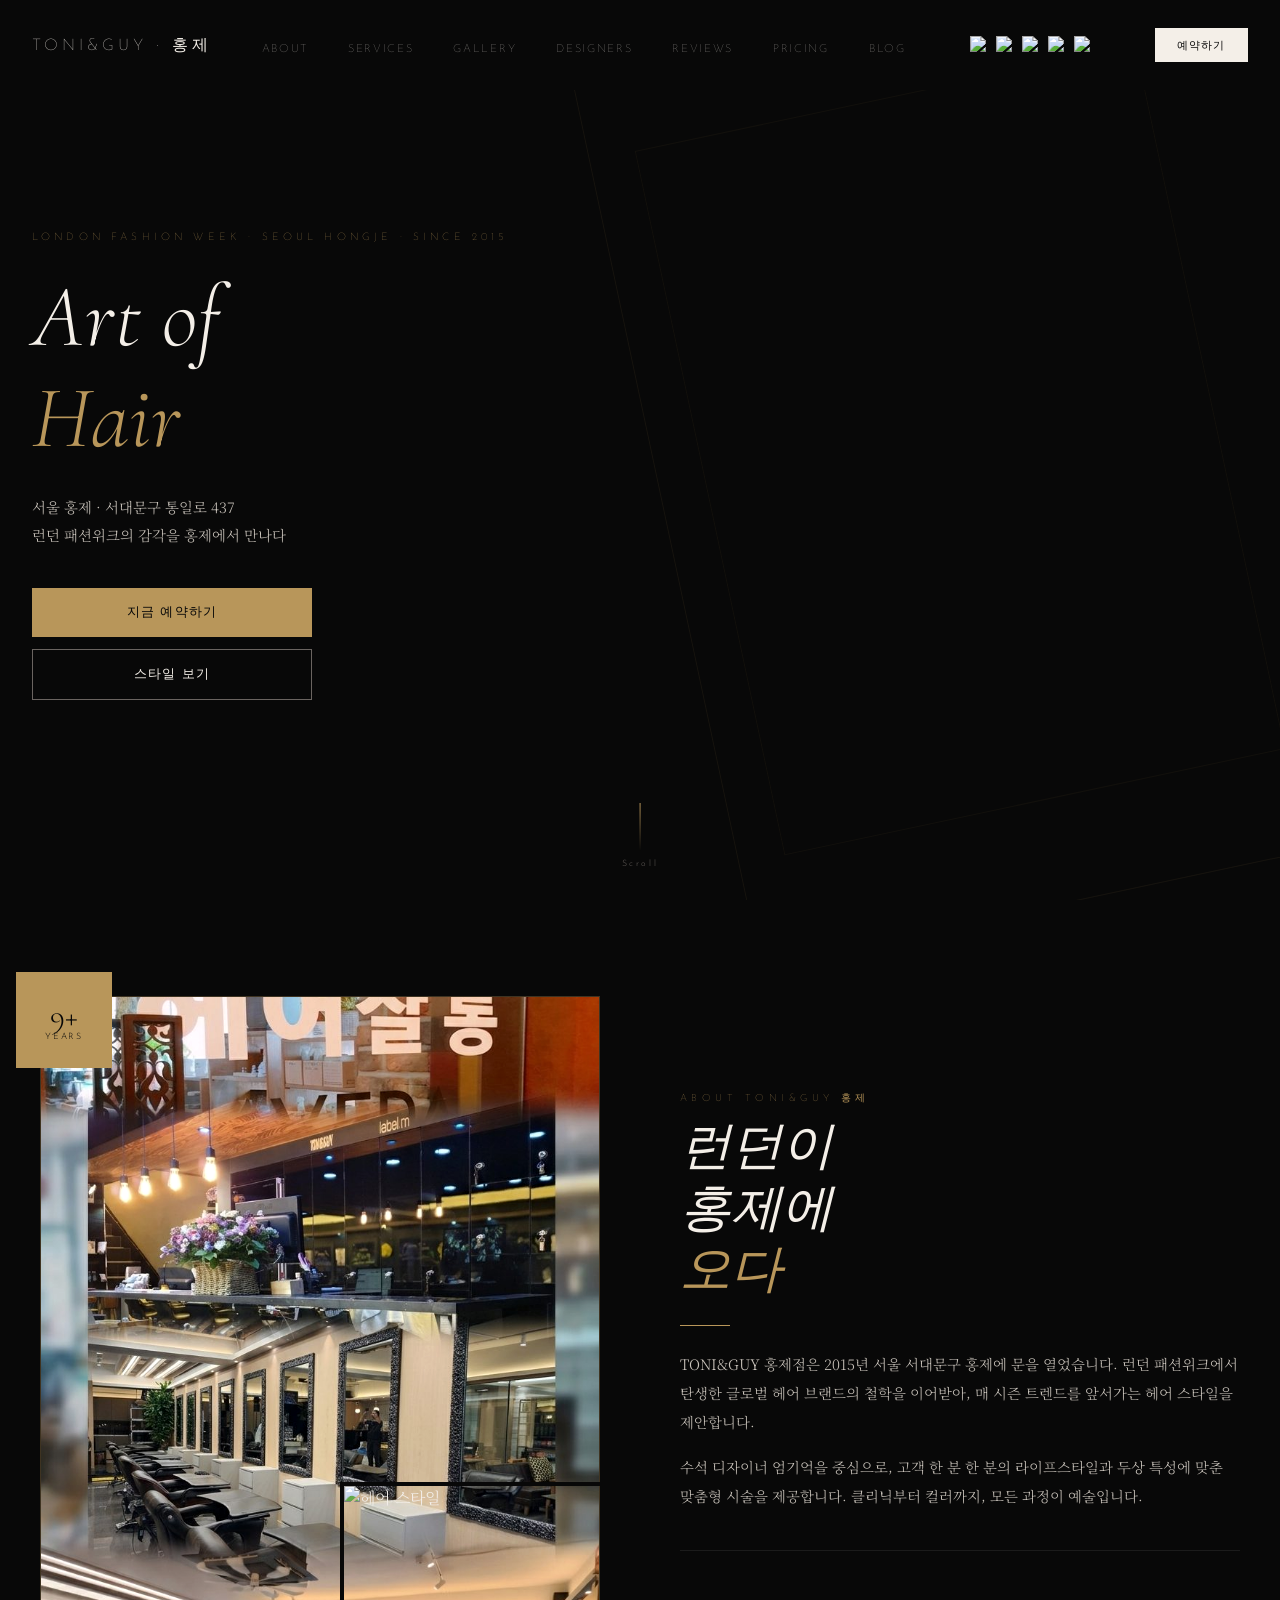
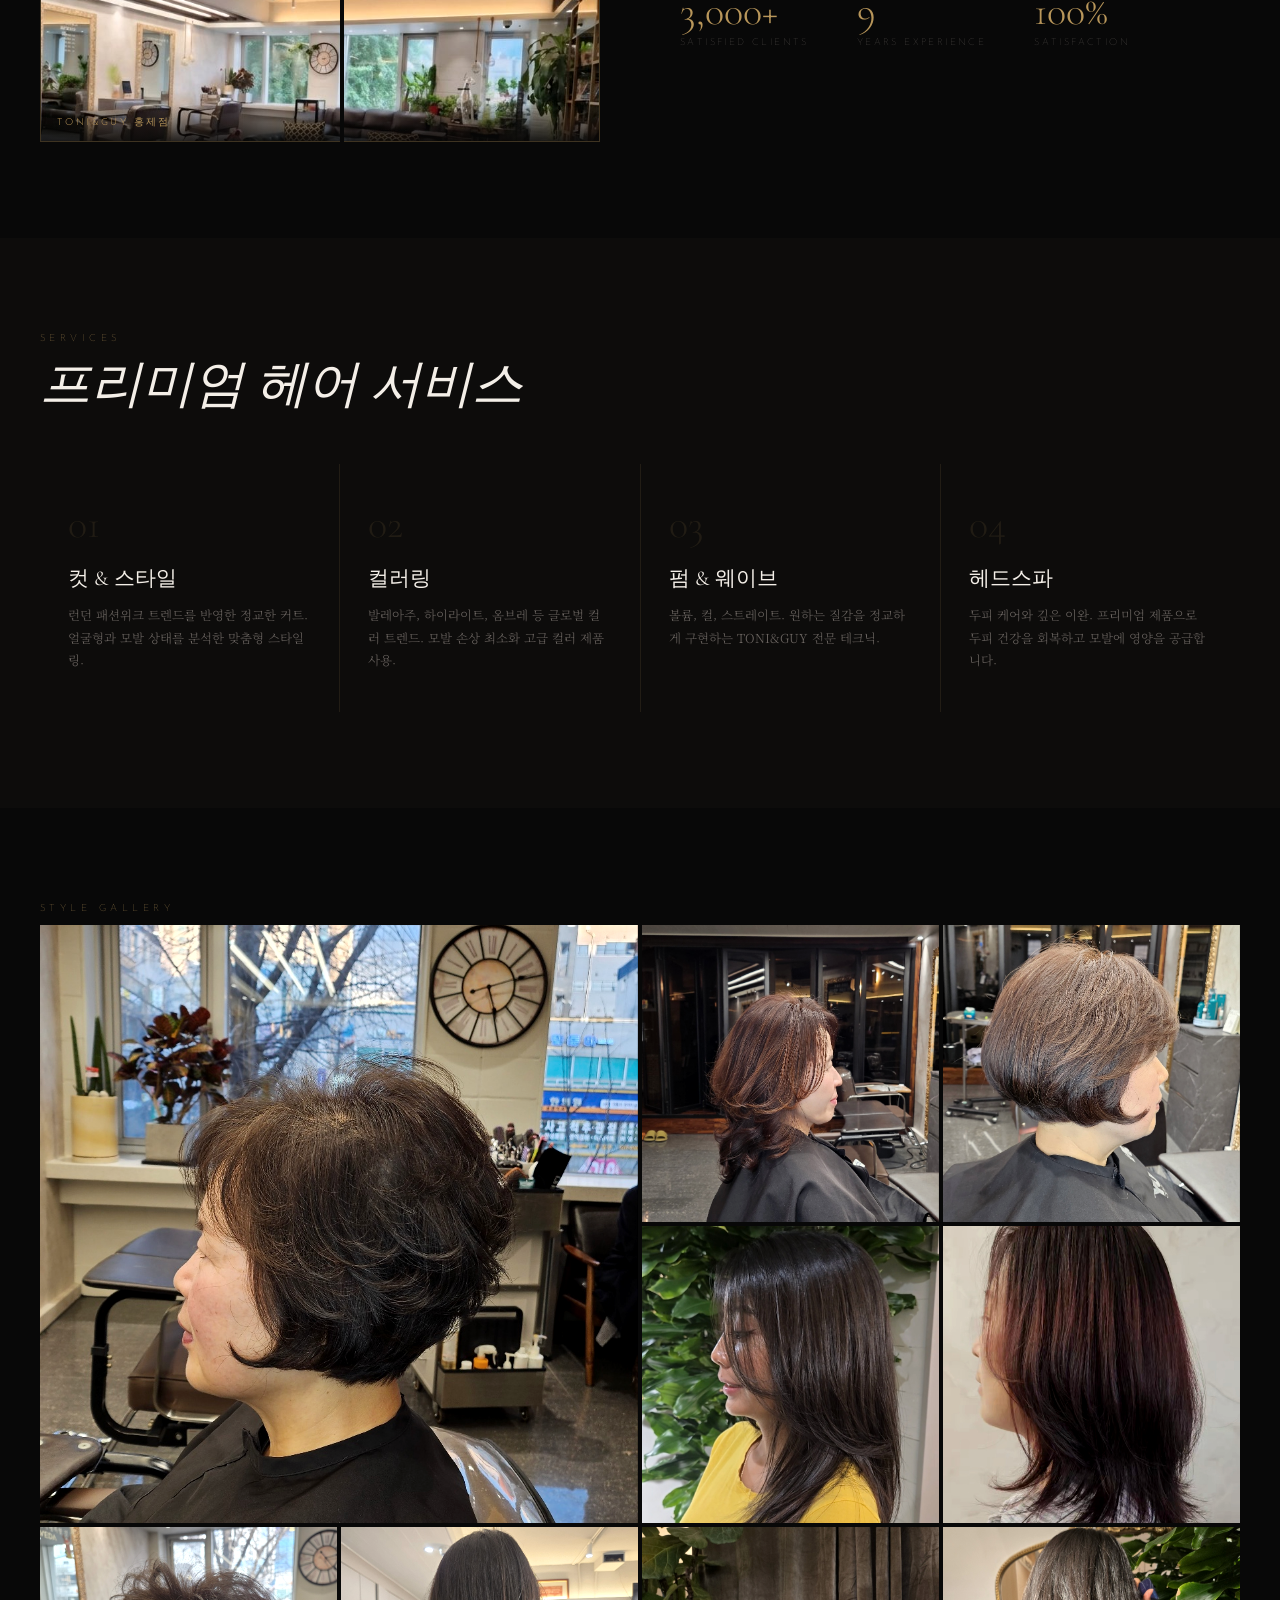
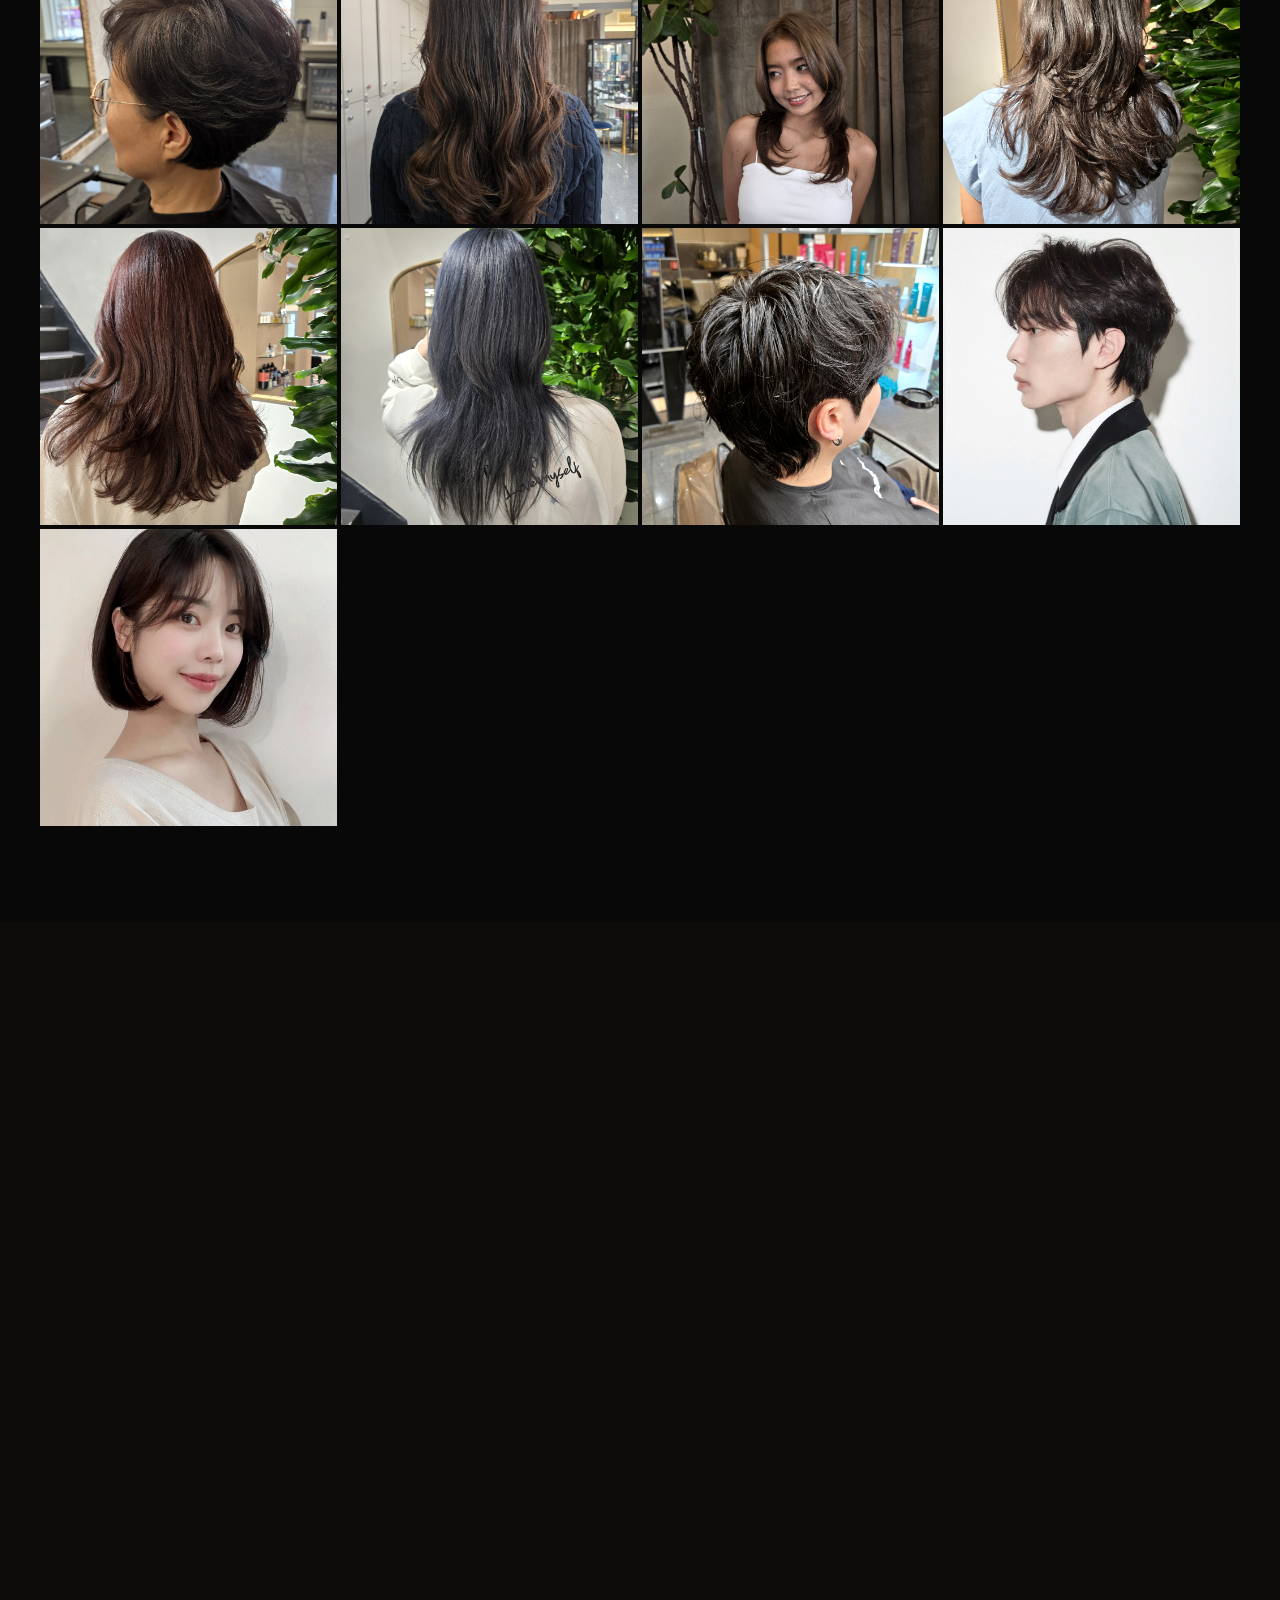
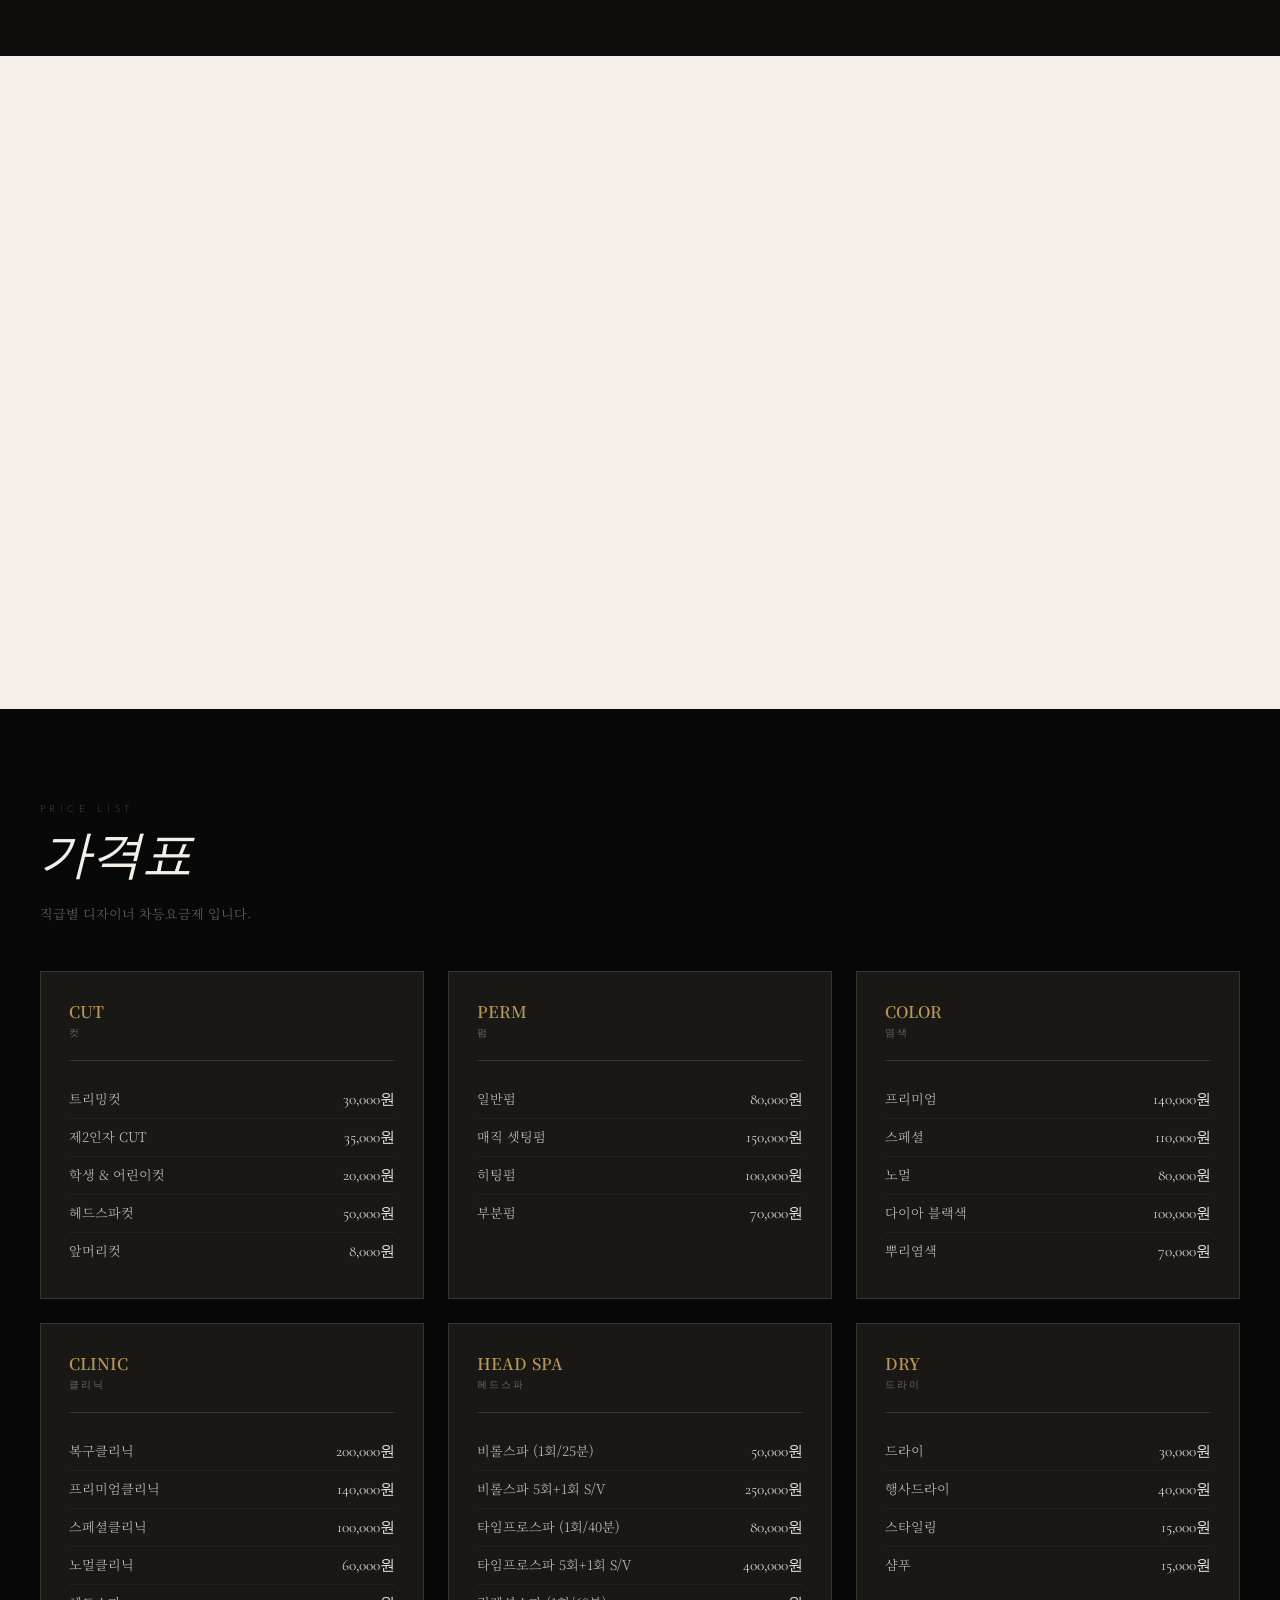
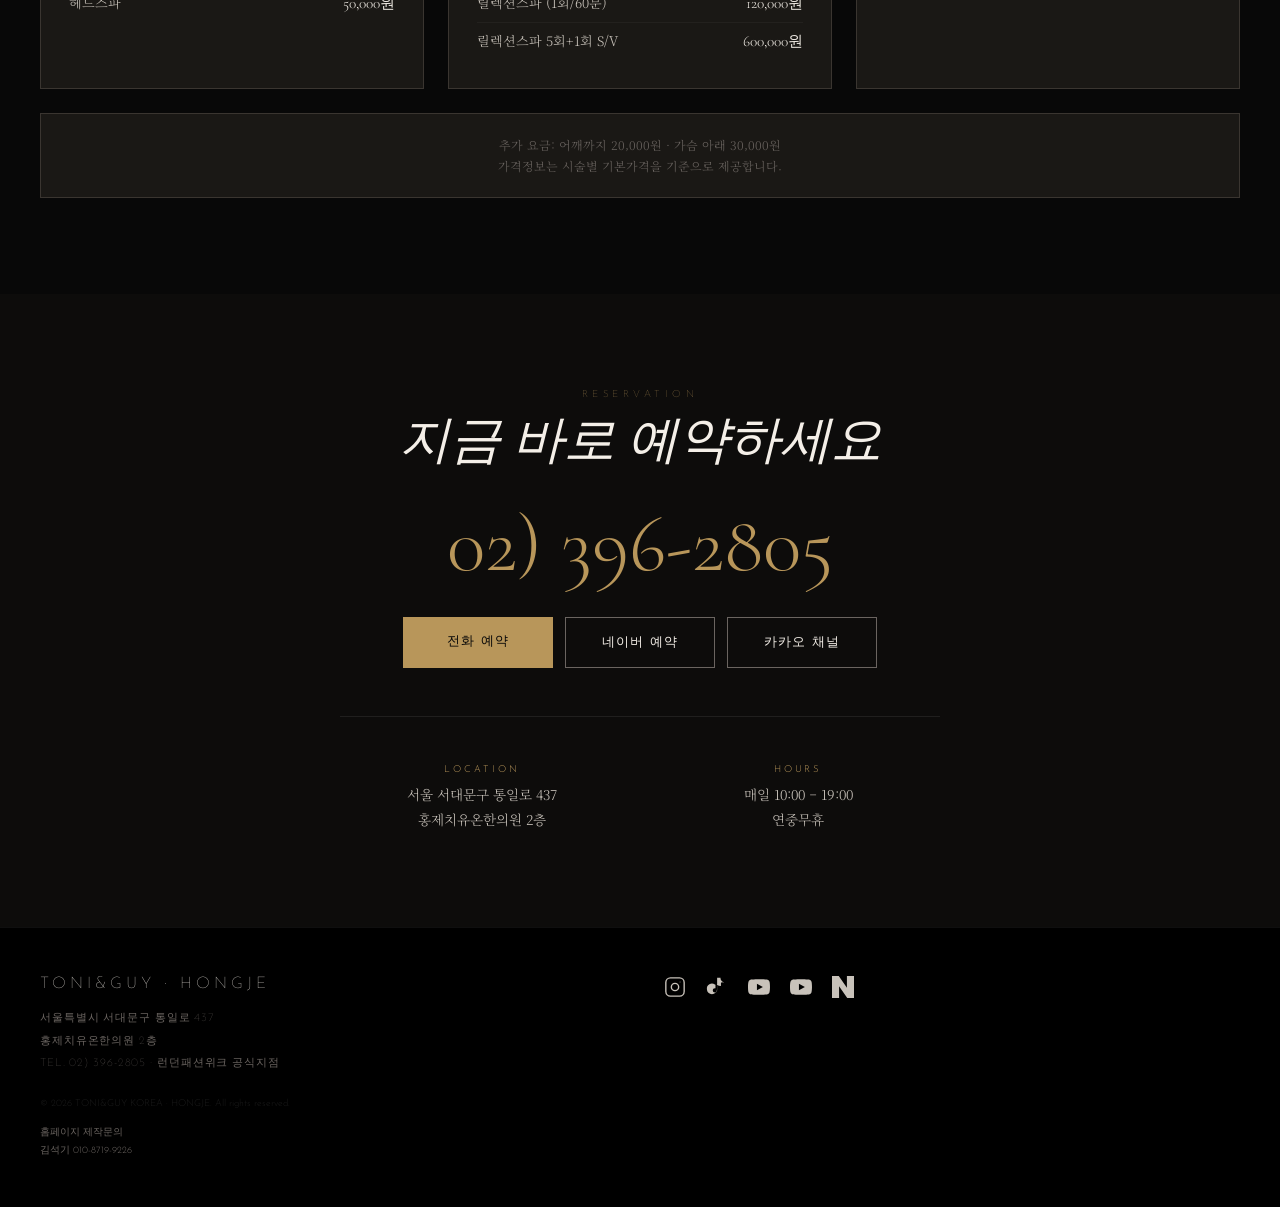
==== index.html @ 8ac2a091 "Add social media links to navigation" ====
<!DOCTYPE html>
<html lang="ko" style="overflow-x:hidden;">
<head>
  <meta charset="UTF-8" />
  <meta name="viewport" content="width=device-width, initial-scale=1.0, maximum-scale=1" />
  <title>TONI&GUY 홍제점 | London Fashion Week Hair</title>
  <meta name="description" content="TONI&GUY 홍제점 - 런던 패션위크의 감각을 서울 홍제에서. 프리미엄 헤어 살롱, 컷, 컬러, 펌, 헤드스파 전문. 예약 02-396-2805">
  <meta name="keywords" content="토니앤가이, 홍제미용실, 홍제헤어, 서대문구미용실, 헤드스파, 펌, 염색">
  <meta property="og:title" content="TONI&GUY 홍제점 | London Fashion Week Hair">
  <meta property="og:description" content="런던 패션위크의 감각을 서울 홍제에서 만나다. 프리미엄 헤어 살롱">
  <meta property="og:type" content="website">
  <link rel="preconnect" href="https://fonts.googleapis.com" />
  <link rel="preconnect" href="https://fonts.gstatic.com" crossorigin />
  <link href="https://fonts.googleapis.com/css2?family=Cormorant+Garamond:ital,wght@0,300;0,400;0,600;1,300;1,400&family=Noto+Serif+KR:wght@300;400;600&family=Josefin+Sans:wght@100;200;300;400&display=swap" rel="stylesheet" />
  <style>
    :root{--black:#080808;--black2:#0d0c0b;--white:#f4efe8;--gold:#b8965a;--gold-l:#d4b07a;--grey:#6a6460;--grey-l:#c8c2ba;--bdr:rgba(255,255,255,0.08);}
    *,*::before,*::after{box-sizing:border-box;margin:0;padding:0;}
    html{scroll-behavior:smooth;}
    body{background:var(--black);color:var(--white);font-family:'Noto Serif KR',serif;font-weight:300;overflow-x:hidden;}

    /* NAV */
    nav{position:fixed;top:0;left:0;right:0;z-index:100;display:flex;justify-content:space-between;align-items:center;padding:1.75rem 2rem;background:var(--black);transition:padding .3s,background .3s;}
    nav.sc{padding:1rem 2rem;background:rgba(8,8,8,.92);backdrop-filter:blur(8px);}
    .nlogo{font-family:'Josefin Sans',sans-serif;font-weight:100;font-size:1rem;letter-spacing:.25em;color:var(--white);text-decoration:none;}
    .nlinks{display:flex;gap:2.5rem;list-style:none;}
    .nlinks a{font-family:'Josefin Sans',sans-serif;font-weight:100;font-size:.7rem;letter-spacing:.15em;text-transform:uppercase;color:var(--white);opacity:.7;text-decoration:none;transition:opacity .3s;}
    .nlinks a:hover{opacity:1;}
    .ncta{font-family:'Josefin Sans',sans-serif;font-weight:100;font-size:.7rem;letter-spacing:.1em;text-transform:uppercase;color:var(--black);background:var(--white);padding:.6rem 1.4rem;text-decoration:none;transition:background .3s;}
    .ncta:hover{background:var(--gold-l);}
    .nham{display:none;background:none;border:none;cursor:pointer;padding:4px;flex-direction:column;gap:5px;}
    .nham span{display:block;width:22px;height:1px;background:var(--white);}
    .mmenu{display:none;position:fixed;inset:0;top:60px;background:var(--black);z-index:90;flex-direction:column;align-items:center;justify-content:center;gap:2rem;}
    .mmenu.open{display:flex;}
    .mmenu a{font-family:'Cormorant Garamond',serif;font-style:italic;font-weight:300;font-size:2rem;color:var(--white);text-decoration:none;transition:color .3s;}
    .mmenu a:hover,.mmenu a.gld{color:var(--gold);}

    /* HERO */
    #hero{min-height:100vh;display:flex;align-items:center;background:var(--black);position:relative;overflow:hidden;padding:5rem 2rem 3rem;}
    .hdeco{position:absolute;pointer-events:none;}
    .hdeco1{top:-20%;right:-10%;width:60vw;height:120vh;border:1px solid rgba(184,150,90,.08);transform:rotate(-12deg);}
    .hdeco2{top:10%;right:5%;width:40vw;height:80vh;border:1px solid rgba(184,150,90,.05);transform:rotate(-12deg);}
    .hinner{position:relative;z-index:1;max-width:560px;}
    .htag{font-family:'Josefin Sans',sans-serif;font-weight:100;font-size:.65rem;letter-spacing:.4em;text-transform:uppercase;color:var(--gold);margin-bottom:1.5rem;opacity:0;animation:fup 1s .3s forwards;}
    .htitle{font-family:'Cormorant Garamond',serif;font-weight:300;font-style:italic;font-size:clamp(3.5rem,8vw,5.5rem);line-height:1.15;color:var(--white);margin-bottom:1.5rem;opacity:0;animation:fup 1s .5s forwards;}
    .htitle .gld{color:var(--gold);}
    .hsub{font-size:.9rem;color:var(--grey-l);line-height:1.9;margin-bottom:2.5rem;opacity:0;animation:fup 1s .7s forwards;}
    .hbtns{display:flex;flex-direction:column;gap:.75rem;max-width:280px;opacity:0;animation:fup 1s .9s forwards;}
    .bpri{display:block;text-align:center;padding:1rem 2rem;background:var(--gold);color:var(--black);font-family:'Josefin Sans',sans-serif;font-weight:100;font-size:.8rem;letter-spacing:.1em;text-transform:uppercase;text-decoration:none;transition:background .3s;}
    .bpri:hover{background:var(--gold-l);}
    .bsec{display:block;text-align:center;padding:1rem 2rem;border:1px solid var(--grey);color:var(--white);font-family:'Josefin Sans',sans-serif;font-weight:100;font-size:.8rem;letter-spacing:.1em;text-transform:uppercase;text-decoration:none;transition:border-color .3s;}
    .bsec:hover{border-color:var(--gold-l);}
    .hscroll{position:absolute;bottom:2rem;left:50%;transform:translateX(-50%);display:flex;flex-direction:column;align-items:center;gap:.5rem;opacity:0;animation:fin 1s 1.5s forwards;}
    .hscroll span{font-family:'Josefin Sans',sans-serif;font-size:.55rem;letter-spacing:.3em;color:var(--grey);}
    .sbar{width:1px;height:48px;background:linear-gradient(to bottom,var(--gold),transparent);animation:pls 2s ease-in-out infinite;}
    @keyframes fup{from{opacity:0;transform:translateY(28px)}to{opacity:1;transform:translateY(0)}}
    @keyframes fin{from{opacity:0}to{opacity:1}}
    @keyframes pls{0%,100%{opacity:.3}50%{opacity:1}}

    /* SECTIONS */
    section{padding:6rem 2rem;}
    .cnt{max-width:1200px;margin:0 auto;}
    .stag{font-family:'Josefin Sans',sans-serif;font-weight:100;font-size:.62rem;letter-spacing:.45em;text-transform:uppercase;color:var(--gold);margin-bottom:.75rem;}
    .stitle{font-family:'Cormorant Garamond',serif;font-weight:300;font-style:italic;font-size:clamp(2.2rem,5vw,3.2rem);line-height:1.2;color:var(--white);margin-bottom:1.5rem;}
    .dvdr{width:50px;height:1px;background:var(--gold);margin:1.5rem 0;}
    .r{opacity:0;transform:translateY(32px);transition:opacity .9s ease,transform .9s ease;}
    .r.vis{opacity:1;transform:translateY(0);}
    .d1{transition-delay:.1s}.d2{transition-delay:.2s}.d3{transition-delay:.3s}.d4{transition-delay:.4s}

    /* ABOUT */
    #about{background:var(--black);}
    .agrid{display:grid;grid-template-columns:1fr 1fr;gap:5rem;align-items:center;}
    .awrap{position:relative;}
    .awrap-frame{position:relative;border:1px solid rgba(184,150,90,.3);overflow:hidden;}
    .awrap-frame::before{content:'TONI\00026GUY 홍제점';position:absolute;bottom:0;left:0;right:0;padding:.75rem 1rem;background:linear-gradient(to top,rgba(8,8,8,.85),transparent);font-family:'Josefin Sans',sans-serif;font-size:.6rem;letter-spacing:.25em;color:var(--gold);z-index:2;text-transform:uppercase;}
    .abadge{position:absolute;top:-1.5rem;left:-1.5rem;z-index:2;width:6rem;height:6rem;background:var(--gold);display:flex;flex-direction:column;align-items:center;justify-content:center;}
    .abnum{font-family:'Cormorant Garamond',serif;font-size:2rem;font-weight:300;color:var(--black);line-height:1;}
    .absub{font-family:'Josefin Sans',sans-serif;font-size:.55rem;letter-spacing:.2em;color:var(--black);}
    .amain{width:100%;aspect-ratio:3/4;object-fit:cover;display:block;filter:grayscale(10%) contrast(1.08);}
    .aacc{position:absolute;bottom:-3rem;right:-3rem;width:55%;aspect-ratio:1;border:4px solid var(--black);overflow:hidden;}
    .aacc img{width:100%;height:100%;object-fit:cover;display:block;filter:grayscale(20%);}
    .atext p{color:var(--grey-l);line-height:2;font-size:.9rem;margin-bottom:1rem;}
    .astats{display:flex;gap:3rem;margin-top:2.5rem;padding-top:2.5rem;border-top:1px solid var(--bdr);}
    .stn{font-family:'Cormorant Garamond',serif;font-size:2.5rem;font-weight:300;color:var(--gold);line-height:1;}
    .stl{font-family:'Josefin Sans',sans-serif;font-weight:100;font-size:.6rem;letter-spacing:.25em;color:var(--grey);margin-top:.4rem;text-transform:uppercase;}

    /* SERVICES */
    #services{background:var(--black2);}
    .sgrid{display:grid;grid-template-columns:repeat(4,1fr);gap:1px;background:rgba(184,150,90,.12);margin-top:3rem;}
    .scard{background:var(--black2);padding:2.5rem 1.75rem;position:relative;transition:background .4s;}
    .scard::after{content:'';position:absolute;bottom:0;left:0;width:100%;height:2px;background:var(--gold);transform:scaleX(0);transform-origin:left;transition:transform .4s;}
    .scard:hover{background:#121008;}
    .scard:hover::after{transform:scaleX(1);}
    .snum{font-family:'Cormorant Garamond',serif;font-size:2.5rem;font-weight:300;color:rgba(184,150,90,.12);line-height:1;margin-bottom:1.25rem;transition:color .4s;}
    .scard:hover .snum{color:rgba(184,150,90,.25);}
    .sname{font-family:'Cormorant Garamond',serif;font-size:1.3rem;font-weight:400;color:var(--white);margin-bottom:.75rem;}
    .sdesc{font-size:.78rem;color:var(--grey);line-height:1.8;}

    /* GALLERY */
    #gallery{background:var(--black);}
    .ggrid{display:grid;grid-template-columns:repeat(4,1fr);gap:4px;}
    .gi{position:relative;overflow:hidden;cursor:pointer;aspect-ratio:1;}
    .gi:nth-child(1){grid-column:1/3;grid-row:1/3;}
    .gi img{width:100%;height:100%;object-fit:cover;display:block;filter:grayscale(20%) contrast(1.1);transition:transform .5s;}
    .gi:hover img{transform:scale(1.06);}
    .gov{position:absolute;inset:0;background:linear-gradient(to top,rgba(8,8,8,.75) 0%,transparent 60%);opacity:0;transition:opacity .4s;display:flex;flex-direction:column;justify-content:flex-end;padding:1rem;}
    .gi:hover .gov{opacity:1;}
    .glbl{font-family:'Josefin Sans',sans-serif;font-size:.6rem;letter-spacing:.2em;color:var(--gold);}

    /* DESIGNERS */
    #designers{background:var(--black2);}
    .dgrid{display:grid;grid-template-columns:repeat(4,1fr);gap:2rem;margin-top:3rem;}
    .dphoto{position:relative;aspect-ratio:1;overflow:hidden;margin-bottom:1rem;}
    .dphoto img{width:100%;height:100%;object-fit:cover;display:block;filter:grayscale(20%) contrast(1.1);transition:transform .4s;}
    .dcard:hover .dphoto img{transform:scale(1.05);}
    .dhov{position:absolute;inset:0;background:rgba(8,8,8,.5);display:flex;align-items:center;justify-content:center;opacity:0;transition:opacity .4s;}
    .dcard:hover .dhov{opacity:1;}
    .dhov a{font-family:'Josefin Sans',sans-serif;font-weight:100;font-size:.65rem;letter-spacing:.25em;text-transform:uppercase;color:var(--gold);text-decoration:none;transition:color .3s;}
    .dhov a:hover{color:var(--gold-l);}
    .dname{font-family:'Cormorant Garamond',serif;font-size:1.15rem;font-weight:300;color:var(--white);margin-bottom:.2rem;}
    .drole{font-family:'Josefin Sans',sans-serif;font-weight:100;font-size:.6rem;letter-spacing:.2em;color:var(--gold);margin-bottom:.5rem;}
    .dmeta{font-size:.75rem;color:var(--grey-l);line-height:1.7;margin-bottom:.5rem;}
    .dmeta span{color:var(--grey);}
    .ddesc{font-size:.75rem;color:var(--grey-l);line-height:1.7;margin-bottom:.7rem;}
    .drept{font-family:'Josefin Sans',sans-serif;font-size:.6rem;letter-spacing:.15em;color:var(--gold);margin-bottom:.35rem;}
    .dreps{font-size:.72rem;color:var(--grey-l);line-height:1.7;margin-bottom:.7rem;}
    .dtags{display:flex;flex-wrap:wrap;gap:.35rem;margin-bottom:.8rem;}
    .dtag{font-size:.65rem;padding:.25rem .6rem;background:#2a2520;color:var(--grey-l);}
    .dbtn{display:block;width:100%;text-align:center;padding:.6rem;background:var(--gold);color:var(--black);font-family:'Josefin Sans',sans-serif;font-weight:100;font-size:.7rem;letter-spacing:.1em;text-transform:uppercase;text-decoration:none;transition:background .3s;}
    .dbtn:hover{background:var(--gold-l);}

    /* STYLIST PROFILE */
    .sprofile{margin-top:1rem;border-top:1px solid rgba(184,150,90,.15);padding-top:.85rem;}
    .sprofile-toggle{display:flex;align-items:center;justify-content:space-between;width:100%;background:none;border:none;cursor:pointer;padding:0;font-family:'Josefin Sans',sans-serif;font-size:.58rem;letter-spacing:.2em;text-transform:uppercase;color:var(--gold);opacity:.8;transition:opacity .3s;}
    .sprofile-toggle:hover{opacity:1;}
    .sprofile-toggle svg{transition:transform .35s;flex-shrink:0;}
    .sprofile-toggle.open svg{transform:rotate(180deg);}
    .sprofile-body{max-height:0;overflow:hidden;transition:max-height .4s ease;}
    .sprofile-body.open{max-height:600px;}
    .sprofile-intro{font-size:.73rem;color:var(--grey-l);line-height:1.8;margin:0.75rem 0 0.6rem;}
    .sprofile-items{list-style:none;padding:0;margin:0;}
    .sprofile-items li{font-size:.68rem;color:var(--grey);line-height:1.85;padding:.05rem 0 .05rem .75rem;position:relative;}
    .sprofile-items li::before{content:'—';position:absolute;left:0;color:var(--gold);opacity:.45;font-size:.58rem;top:.1rem;}

    /* REVIEWS */
    #reviews{background:var(--white);}
    #reviews .stag{color:var(--grey);}
    #reviews .stitle{color:var(--black);}
    #reviews .dvdr{background:var(--gold);}
    .rslider{position:relative;overflow:hidden;}
    .rtrack{display:flex;transition:transform .5s ease;}
    .rcard{min-width:100%;padding:3rem;background:var(--black);flex-shrink:0;}
    .rstars{color:var(--gold);font-size:1.1rem;letter-spacing:.15em;margin-bottom:1.5rem;}
    .rtext{font-size:1rem;color:var(--grey-l);line-height:1.9;font-style:italic;margin-bottom:1.5rem;font-family:'Cormorant Garamond',serif;}
    .rauth{font-family:'Josefin Sans',sans-serif;font-size:.7rem;letter-spacing:.2em;color:var(--gold);}
    .rsvc{font-family:'Josefin Sans',sans-serif;font-size:.6rem;letter-spacing:.15em;color:var(--grey);margin-top:.25rem;}
    .rctrls{display:flex;justify-content:center;gap:1rem;margin-top:2rem;}
    .rbtn{width:40px;height:40px;border:1px solid #aaa;background:none;color:var(--black);display:flex;align-items:center;justify-content:center;cursor:pointer;font-size:1rem;transition:all .3s;}
    .rbtn:hover{border-color:var(--gold);color:var(--gold);}
    .rdots{display:flex;gap:.5rem;justify-content:center;margin-top:1.25rem;}
    .rdot{width:6px;height:6px;border-radius:50%;background:var(--grey);cursor:pointer;transition:background .3s;}
    .rdot.on{background:var(--gold);}

    /* PRICING */
    #pricing{background:var(--black);}
    .pgrid{display:grid;grid-template-columns:repeat(3,1fr);gap:1.5rem;margin-top:3rem;}
    .pcard{background:#1a1815;border:1px solid #3a3530;padding:1.75rem;}
    .ptitle{font-size:1rem;font-weight:600;color:var(--gold);margin-bottom:.25rem;}
    .psub{font-family:'Josefin Sans',sans-serif;font-size:.6rem;letter-spacing:.2em;color:var(--grey);margin-bottom:1.25rem;padding-bottom:1.25rem;border-bottom:1px solid #3a3530;}
    .prow{display:flex;justify-content:space-between;align-items:baseline;padding:.5rem 0;border-bottom:1px solid rgba(255,255,255,.04);}
    .prow:last-of-type{border-bottom:none;}
    .prn{font-size:.82rem;color:var(--grey-l);}
    .prv{font-family:'Cormorant Garamond',serif;font-size:.95rem;color:var(--white);white-space:nowrap;margin-left:.75rem;}
    .pfooter{margin-top:1.5rem;padding:1.25rem;background:#1a1815;border:1px solid #3a3530;text-align:center;font-size:.75rem;color:var(--grey);line-height:1.8;}

    /* RESERVE */
    #reserve{background:var(--black2);text-align:center;}
    .rphone{display:block;font-family:'Cormorant Garamond',serif;font-weight:300;font-size:clamp(2.8rem,7vw,5rem);color:var(--gold);text-decoration:none;margin:1.5rem 0;transition:color .3s;}
    .rphone:hover{color:var(--gold-l);}
    .rbtns{display:flex;gap:.75rem;justify-content:center;flex-wrap:wrap;margin-bottom:3rem;}
    .rinfo{display:grid;grid-template-columns:1fr 1fr;gap:2rem;max-width:600px;margin:0 auto;padding-top:3rem;border-top:1px solid var(--bdr);}
    .rilbl{font-family:'Josefin Sans',sans-serif;font-size:.6rem;letter-spacing:.3em;color:var(--gold);margin-bottom:.5rem;text-transform:uppercase;}
    .rival{font-size:.85rem;color:var(--grey-l);line-height:1.8;}

    /* FOOTER */
    footer{background:#000;border-top:1px solid rgba(255,255,255,.06);padding:3rem 2rem;}
    .finner{max-width:1200px;margin:0 auto;display:grid;grid-template-columns:1fr 1fr;gap:3rem;}
    .flogo{font-family:'Josefin Sans',sans-serif;font-weight:100;font-size:1rem;letter-spacing:.25em;color:var(--white);display:block;margin-bottom:1rem;text-decoration:none;}
    .faddr{font-family:'Josefin Sans',sans-serif;font-weight:100;font-size:.7rem;letter-spacing:.08em;color:var(--grey);line-height:2;}
    .fcopy{font-family:'Josefin Sans',sans-serif;font-size:.6rem;color:rgba(255,255,255,.1);margin-top:1.5rem;}
    .fcred{font-family:'Josefin Sans',sans-serif;font-size:.6rem;color:var(--grey);margin-top:1rem;line-height:1.8;}
    .fsns{display:flex;gap:1.25rem;align-items:center;}
    .fsns a{color:var(--grey-l);transition:color .3s;text-decoration:none;}
    .fsns a:hover{color:var(--gold);}

    /* STYLIST PROFILE */
    .sprofile{margin-top:1.25rem;padding-top:1.25rem;border-top:1px solid rgba(184,150,90,.2);}
    .sprofile-toggle{display:flex;align-items:center;gap:.5rem;background:none;border:none;cursor:pointer;padding:0;font-family:'Josefin Sans',sans-serif;font-size:.6rem;letter-spacing:.2em;text-transform:uppercase;color:var(--gold);opacity:.75;transition:opacity .3s;}
    .sprofile-toggle:hover{opacity:1;}
    .sprofile-toggle svg{transition:transform .3s;}
    .sprofile-toggle.open svg{transform:rotate(180deg);}
    .sprofile-body{display:none;margin-top:1rem;}
    .sprofile-body.open{display:block;}
    .sprofile-items{list-style:none;padding:0;margin:0;}
    .sprofile-items li{font-size:.72rem;color:var(--grey-l);line-height:1.85;padding:.1rem 0;padding-left:.8rem;position:relative;}
    .sprofile-items li::before{content:'—';position:absolute;left:0;color:var(--gold);opacity:.5;font-size:.6rem;}
    @media(max-width:900px){
      nav{padding:1.2rem 1.5rem;}
      .nlinks,.ncta{display:none;}
      .nham{display:flex;}
      section{padding:4rem 1.25rem;}
      .agrid{display:flex;flex-direction:column;gap:2rem;overflow:hidden;max-width:100%;}
      .agrid > *{width:100%;max-width:100%;overflow:hidden;}
      .awrap{overflow:hidden;}
      .awrap-frame{height:240px;width:100%;max-width:100%;}
      .awrap-frame .amain{width:100% !important;height:240px !important;aspect-ratio:unset !important;object-fit:cover;object-position:center 30%;}
      .aacc{display:none;}
      .abadge{top:-.75rem;left:-.75rem;}
      .sgrid{grid-template-columns:1fr 1fr;}
      .ggrid{grid-template-columns:1fr 1fr;}
      .gi:nth-child(1){grid-column:auto;grid-row:auto;}
      .dgrid{grid-template-columns:1fr 1fr;}
      .pgrid{grid-template-columns:1fr 1fr;}
      .rinfo{grid-template-columns:1fr;}
      .finner{grid-template-columns:1fr;gap:2rem;}
    }
    @media(max-width:540px){
      .sgrid,.dgrid,.pgrid{grid-template-columns:1fr;}
    }
  </style>
</head>
<body>

<!-- NAV -->
<nav id="nb">
  <a href="#hero" class="nlogo">TONI&GUY · 홍제</a>
  <ul class="nlinks">
    <li><a href="#about">About</a></li>
    <li><a href="#services">Services</a></li>
    <li><a href="#gallery">Gallery</a></li>
    <li><a href="#designers">Designers</a></li>
    <li><a href="#reviews">Reviews</a></li>
    <li><a href="#pricing">Pricing</a></li>
    <li><a href="https://m.blog.naver.com/p750616" target="_blank" rel="noopener">Blog</a></li>
  </ul>
  <div class="nav-sns-top" style="display: flex; gap: 10px; align-items: center; margin: 0 15px; z-index: 1001;">
  <a href="https://www.instagram.com/toniguy_hongje" target="_blank"><img src="https://img.icons8.com/ios-filled/20/c9a96e/instagram-new.png" style="width:18px;"></a>
  <a href="https://www.tiktok.com/@toni_guy777" target="_blank"><img src="https://img.icons8.com/ios-filled/20/c9a96e/tiktok.png" style="width:18px;"></a>
  <a href="https://youtube.com/@tonihongje2580" target="_blank"><img src="https://img.icons8.com/ios-filled/20/c9a96e/youtube-play.png" style="width:18px;"></a>
  <a href="https://m.blog.naver.com/p750616" target="_blank"><img src="https://img.icons8.com/ios-filled/20/c9a96e/naver.png" style="width:18px;"></a>
  <a href="http://pf.kakao.com/_ZHCXj" target="_blank"><img src="https://img.icons8.com/ios-filled/20/c9a96e/kakao-talk.png" style="width:18px;"></a>
</div>

  <a href="tel:02-396-2805" class="ncta">예약하기</a>
  <button class="nham" id="ham"><span></span><span></span><span></span></button>
</nav>

<div class="mmenu" id="mm">
  <a href="#about" onclick="cm()">About</a>
  <a href="#services" onclick="cm()">Services</a>
  <a href="#gallery" onclick="cm()">Gallery</a>
  <a href="#designers" onclick="cm()">Designers</a>
  <a href="#reviews" onclick="cm()">Reviews</a>
  <a href="#pricing" onclick="cm()">Pricing</a>
  <a href="https://m.blog.naver.com/p750616" target="_blank" rel="noopener" onclick="cm()">Blog</a>
  <a href="tel:02-396-2805" class="gld" onclick="cm()">예약하기</a>
</div>

<!-- HERO -->
<section id="hero">
  <div class="hdeco hdeco1"></div>
  <div class="hdeco hdeco2"></div>
  <div class="hinner">
    <p class="htag">London Fashion Week · Seoul Hongje · Since 2015</p>
    <h1 class="htitle">Art of<br><span class="gld">Hair</span></h1>
    <p class="hsub">서울 홍제 · 서대문구 통일로 437<br>런던 패션위크의 감각을 홍제에서 만나다</p>
    <div class="hbtns">
      <a href="https://naver.me/GI651JOX" target="_blank" rel="noopener" class="bpri">지금 예약하기</a>
      <a href="#gallery" class="bsec">스타일 보기</a>
    </div>
  </div>
  <div class="hscroll"><div class="sbar"></div><span>Scroll</span></div>
</section>

<!-- ABOUT -->
<section id="about">
  <div class="cnt">
    <div class="agrid">
      <div class="r">
        <div class="awrap">
          <div class="abadge"><span class="abnum">9+</span><span class="absub">YEARS</span></div>
          <div class="awrap-frame">
          <img class="amain" src="[data-uri]" alt="TONI&GUY 홍제점 내부" /></div>
          <div class="aacc"><img src="https://d2xsxph8kpxj0f.cloudfront.net/110903155/eXjKMB8VtT6ULVPXcfBvVn/about-image-accent-in9DdJU3Q3dVHaRLR6kNER.webp" alt="헤어 스타일" /></div>
        </div>
      </div>
      <div class="r d2">
        <div class="stag">About TONI&GUY 홍제</div>
        <h2 class="stitle">런던이<br>홍제에<br><span style="color:var(--gold)">오다</span></h2>
        <div class="dvdr"></div>
        <div class="atext">
          <p>TONI&GUY 홍제점은 2015년 서울 서대문구 홍제에 문을 열었습니다. 런던 패션위크에서 탄생한 글로벌 헤어 브랜드의 철학을 이어받아, 매 시즌 트렌드를 앞서가는 헤어 스타일을 제안합니다.</p>
          <p>수석 디자이너 엄기억을 중심으로, 고객 한 분 한 분의 라이프스타일과 두상 특성에 맞춘 맞춤형 시술을 제공합니다. 클리닉부터 컬러까지, 모든 과정이 예술입니다.</p>
        </div>
        <div class="astats">
          <div><div class="stn">3,000+</div><div class="stl">Satisfied Clients</div></div>
          <div><div class="stn">9</div><div class="stl">Years Experience</div></div>
          <div><div class="stn">100%</div><div class="stl">Satisfaction</div></div>
        </div>
      </div>
    </div>
  </div>
</section>

<!-- SERVICES -->
<section id="services">
  <div class="cnt">
    <div class="r"><div class="stag">Services</div><h2 class="stitle">프리미엄 헤어 서비스</h2></div>
    <div class="sgrid">
      <div class="scard r d1"><div class="snum">01</div><div class="sname">컷 & 스타일</div><p class="sdesc">런던 패션위크 트렌드를 반영한 정교한 커트. 얼굴형과 모발 상태를 분석한 맞춤형 스타일링.</p></div>
      <div class="scard r d2"><div class="snum">02</div><div class="sname">컬러링</div><p class="sdesc">발레아주, 하이라이트, 옴브레 등 글로벌 컬러 트렌드. 모발 손상 최소화 고급 컬러 제품 사용.</p></div>
      <div class="scard r d3"><div class="snum">03</div><div class="sname">펌 & 웨이브</div><p class="sdesc">볼륨, 컬, 스트레이트. 원하는 질감을 정교하게 구현하는 TONI&GUY 전문 테크닉.</p></div>
      <div class="scard r d4"><div class="snum">04</div><div class="sname">헤드스파</div><p class="sdesc">두피 케어와 깊은 이완. 프리미엄 제품으로 두피 건강을 회복하고 모발에 영양을 공급합니다.</p></div>
    </div>
  </div>
</section>
<section id="gallery">
    <div class="cnt">
        <div class="r"><div class="stag">Style Gallery</div></div>
        <div class="ggrid r">
            <div class="gi"><img src="8209.jpg"></div>
            <div class="gi"><img src="8210.jpg"></div>
            <div class="gi"><img src="8211.jpg"></div>
            <div class="gi"><img src="8212.jpg"></div>
            <div class="gi"><img src="8213.jpg"></div>
            <div class="gi"><img src="8214.jpg"></div>
            <div class="gi"><img src="8215.jpg"></div>
            <div class="gi"><img src="8216.jpg"></div>
            <div class="gi"><img src="8217.jpg"></div>
            <div class="gi"><img src="8218.jpg"></div>
            <div class="gi"><img src="8219.jpg"></div>
            <div class="gi"><img src="8220.jpg"></div>
            <div class="gi"><img src="8221.jpg"></div>
            <div class="gi"><img src="8222.jpg"></div>
        </div>
    </div>
</section>

<!-- DESIGNERS -->
<section id="designers">
  <div class="cnt">
    <div class="r"><div class="stag">Our Team</div><h2 class="stitle">디자이너</h2></div>
    <div class="dgrid">

      <div class="dcard r d1">
        <div class="dphoto"><img src="https://d2xsxph8kpxj0f.cloudfront.net/110903155/eXjKMB8VtT6ULVPXcfBvVn/Screenshot_20260402_013909_NAVER_70ce2b4b.jpg" alt="엄기억"/><div class="dhov"><a href="https://m.blog.naver.com/p750616" target="_blank" rel="noopener">작품 보기</a></div></div>
        <div class="dname">엄기억</div><div class="drole">Art Director · 대표원장</div>
        <div class="dmeta"><span>경력:</span> 30년 · <span>소요:</span> 1.5~3시간</div>
        <div class="ddesc">TONI&GUY 영국 크리에이티브 컷 디플로마 소유. KBS 2TV 인간극장 5회 출연, 유명 연예인 다수 헤어 담당.</div>
        <div class="drept">대표 시술</div>
        <div class="dreps">• 시니어 볼륨 웨이브 (100,000원)<br>• 우아한 레이어드 스타일 (40,000원)<br>• 프리미엄 클리닉 (80,000원)</div>
        <div class="dtags"><span class="dtag">시니어 볼륨컷</span><span class="dtag">볼륨펌</span><span class="dtag">레이어드컷</span><span class="dtag">헤드스파</span></div>
        <a href="https://booking.naver.com/booking/13/bizes/49697" target="_blank" rel="noopener" class="dbtn">네이버로 예약</a>
        <div class="sprofile">
          <button class="sprofile-toggle" onclick="this.classList.toggle('open');this.nextElementSibling.classList.toggle('open')">
            Stylist Profile <svg width="12" height="12" viewBox="0 0 24 24" fill="none" stroke="currentColor" stroke-width="2"><polyline points="6 9 12 15 18 9"/></svg>
          </button>
          <div class="sprofile-body">
            <p class="sprofile-intro">시니어 전문 홍제동 1위. 볼륨컷·볼륨펌·디자인보브컷·레이어드컷 전문. 꼼꼼하고 세심한 상담으로 얼굴형에 맞는 스타일을 추천해드립니다.</p>
            <ul class="sprofile-items">
              <li>TONI&GUY 영국 크리에이티브컷 디플로마</li>
              <li>TONI&GUY 코리아 살롱인터내셔널 수료</li>
              <li>로레알 컬러키 수료 / 밀본컬러 과정 이수</li>
              <li>화쇼코리아 기술강사 / 정화예술대 외래교수</li>
              <li>볼륨펌 전문경력 30년</li>
              <li>KBS 2TV 인간극장 5회 출연</li>
              <li>유명 연예인 다수 헤어 담당</li>
            </ul>
          </div>
        </div>
      </div>

      <div class="dcard r d2">
        <div class="dphoto"><img src="https://d2xsxph8kpxj0f.cloudfront.net/110903155/eXjKMB8VtT6ULVPXcfBvVn/Screenshot_20260402_015754_NAVER_40bb2ed1.jpg" alt="진"/><div class="dhov"><a href="https://m.blog.naver.com/p750616" target="_blank" rel="noopener">작품 보기</a></div></div>
        <div class="dname">진</div><div class="drole">Vice Director · 부원장</div>
        <div class="dmeta"><span>경력:</span> 25년 · <span>소요:</span> 1.5~3시간</div>
        <div class="ddesc">1:1 맞춤 상담과 25년 전문가의 손길로 아름다운 디자인을 선물해드립니다.</div>
        <div class="drept">대표 시술</div>
        <div class="dreps">• 단발 펌 (80,000원)<br>• 보브 스타일 (40,000원)<br>• 매직셋팅 (120,000원)</div>
        <div class="dtags"><span class="dtag">단발컷&펌</span><span class="dtag">보브컷&펌</span><span class="dtag">매직셋팅</span></div>
        <a href="https://booking.naver.com/booking/13/bizes/49697" target="_blank" rel="noopener" class="dbtn">네이버로 예약</a>
        <div class="sprofile">
          <button class="sprofile-toggle" onclick="this.classList.toggle('open');this.nextElementSibling.classList.toggle('open')">
            Stylist Profile <svg width="12" height="12" viewBox="0 0 24 24" fill="none" stroke="currentColor" stroke-width="2"><polyline points="6 9 12 15 18 9"/></svg>
          </button>
          <div class="sprofile-body">
            <p class="sprofile-intro">단발컷&펌·보브컷&펌·매직셋팅&펌 전문. 1:1 맞춤 상담과 25년 전문가의 손길을 담아 디자인해드립니다.</p>
            <ul class="sprofile-items">
              <li>TONI&GUY ACADEMY 수료</li>
              <li>L'OREAL pro Color key 수료</li>
              <li>마케자이너 교육 이수</li>
              <li>아시아 해외 연수 (일본 / 방콕)</li>
            </ul>
          </div>
        </div>
      </div>

      <div class="dcard r d3">
        <div class="dphoto"><img src="https://d2xsxph8kpxj0f.cloudfront.net/110903155/eXjKMB8VtT6ULVPXcfBvVn/Screenshot_20260402_013552_NAVER_f59200f7.jpg" alt="안나"/><div class="dhov"><a href="https://m.blog.naver.com/p750616" target="_blank" rel="noopener">작품 보기</a></div></div>
        <div class="dname">안나</div><div class="drole">Senior Designer · 실장</div>
        <div class="dmeta"><span>경력:</span> 26년 · <span>소요:</span> 1~3시간</div>
        <div class="ddesc">얼굴형, 모질, 라이프스타일까지 고려해 매일 기분 좋아지는 헤어를 디자인합니다.</div>
        <div class="drept">대표 시술</div>
        <div class="dreps">• 레이어드 롱 웨이브 (40,000원)<br>• 손상 최소화 펌 (80,000원)<br>• 남성 컷 (35,000원)</div>
        <div class="dtags"><span class="dtag">레이어드컷</span><span class="dtag">손상모펌</span><span class="dtag">블리치 컬러</span></div>
        <a href="https://booking.naver.com/booking/13/bizes/49697" target="_blank" rel="noopener" class="dbtn">네이버로 예약</a>
        <div class="sprofile">
          <button class="sprofile-toggle" onclick="this.classList.toggle('open');this.nextElementSibling.classList.toggle('open')">
            Stylist Profile <svg width="12" height="12" viewBox="0 0 24 24" fill="none" stroke="currentColor" stroke-width="2"><polyline points="6 9 12 15 18 9"/></svg>
          </button>
          <div class="sprofile-body">
            <p class="sprofile-intro">레이어드컷·손상모펌·남성컷 전문. 재방문으로 증명되는 1:1 맞춤 디자인. 얼굴형·모질·라이프스타일까지 고려해 매일 기분 좋아지는 헤어를 디자인합니다.</p>
            <ul class="sprofile-items">
              <li>본사 아카데미 교육 이수 (경력 26년)</li>
              <li>레이어드컷 재방문 고객 다수</li>
              <li>손상 최소화 펌 디자인 전문</li>
              <li>안나실장 지정예약 시 시술 이력·스타일 관리 연속 진행</li>
            </ul>
          </div>
        </div>
      </div>

      <div class="dcard r d4">
        <div class="dphoto"><img src="https://d2xsxph8kpxj0f.cloudfront.net/110903155/eXjKMB8VtT6ULVPXcfBvVn/Screenshot_20260402_015009_NAVER_27e8b377.jpg" alt="수호"/><div class="dhov"><a href="https://m.blog.naver.com/p750616" target="_blank" rel="noopener">작품 보기</a></div></div>
        <div class="dname">수호</div><div class="drole">Specialist · 실장</div>
        <div class="dmeta"><span>경력:</span> 10년+ · <span>소요:</span> 30분~2.5시간</div>
        <div class="ddesc">멘즈 스타일 NO.1, 재방문율 NO.1. 한 분만을 위한 인생머리를 만들어드립니다.</div>
        <div class="drept">대표 시술</div>
        <div class="dreps">• 남성 아이롱펌 (80,000원)<br>• 트렌드 쇼트 컷 (35,000원)<br>• 다운펌 (80,000원)</div>
        <div class="dtags"><span class="dtag">아이롱펌</span><span class="dtag">다운펌</span><span class="dtag">가일컷</span></div>
        <a href="https://booking.naver.com/booking/13/bizes/49697" target="_blank" rel="noopener" class="dbtn">네이버로 예약</a>
        <div class="sprofile">
          <button class="sprofile-toggle" onclick="this.classList.toggle('open');this.nextElementSibling.classList.toggle('open')">
            Stylist Profile <svg width="12" height="12" viewBox="0 0 24 24" fill="none" stroke="currentColor" stroke-width="2"><polyline points="6 9 12 15 18 9"/></svg>
          </button>
          <div class="sprofile-body">
            <p class="sprofile-intro">멘즈 스타일 NO.1 · 재방문율 NO.1. 아이롱펌·다운펌·가일컷·애즈펌·시스루댄디 전문. 한 분만을 위한 디자인으로 인생머리를 만들어드립니다.</p>
            <ul class="sprofile-items">
              <li>TONI&GUY ACADEMY 수료</li>
              <li>KDB 아카데미 수료</li>
              <li>밀본 컬러 교육 이수</li>
              <li>앙포레 헤드스파 교육</li>
              <li>K-뷰티 월드페스티벌 디자인펌 그랑프리 수상</li>
            </ul>
          </div>
        </div>
      </div>

      <div class="dcard r">
        <div class="dphoto"><img src="https://d2xsxph8kpxj0f.cloudfront.net/110903155/eXjKMB8VtT6ULVPXcfBvVn/Screenshot_20260402_014553_NAVER_2faf6528.jpg" alt="가희"/><div class="dhov"><a href="https://m.blog.naver.com/p750616" target="_blank" rel="noopener">작품 보기</a></div></div>
        <div class="dname">가희</div><div class="drole">Specialist · 실장</div>
        <div class="dmeta"><span>경력:</span> 8년+ · <span>소요:</span> 1.5~3시간</div>
        <div class="ddesc">고객님의 라이프 스타일에 맞게 아름다운 디자인을 선물해드리겠습니다.</div>
        <div class="drept">대표 시술</div>
        <div class="dreps">• 히든펌 (100,000원)<br>• 탈모커버펌 (120,000원)<br>• 프리미엄 컬러 (80,000원)</div>
        <div class="dtags"><span class="dtag">히든펌</span><span class="dtag">탈모커버펌</span><span class="dtag">컬러</span></div>
        <a href="https://booking.naver.com/booking/13/bizes/49697" target="_blank" rel="noopener" class="dbtn">네이버로 예약</a>
        <div class="sprofile">
          <button class="sprofile-toggle" onclick="this.classList.toggle('open');this.nextElementSibling.classList.toggle('open')">
            Stylist Profile <svg width="12" height="12" viewBox="0 0 24 24" fill="none" stroke="currentColor" stroke-width="2"><polyline points="6 9 12 15 18 9"/></svg>
          </button>
          <div class="sprofile-body">
            <p class="sprofile-intro">히든펌·탈모커버펌 전문. 일상을 이해하는 단 하나의 디자인으로 달라집니다.</p>
            <ul class="sprofile-items">
              <li>TONI&GUY ACADEMY 수료</li>
              <li>Milbon Color Masters 수료</li>
              <li>LOREAL Silver Diploma / Milbon ColorDay's Diploma</li>
              <li>Aveda Colorist & Specialist Diploma</li>
              <li>2016~2019 TONI&GUY New Trend Collection 교육 이수</li>
              <li>2018 뷰쎄콘테스트 대상 수상</li>
              <li>2017 뷰쎄콘테스트 금상·우수상 수상</li>
              <li>피부·두피관리사·가모관리·미용 실기교사 자격증</li>
            </ul>
          </div>
        </div>
      </div>

      <div class="dcard r d1">
        <div class="dphoto"><img src="https://d2xsxph8kpxj0f.cloudfront.net/110903155/eXjKMB8VtT6ULVPXcfBvVn/Screenshot_20260402_015629_NAVER_15f72070.jpg" alt="솔빈"/><div class="dhov"><a href="https://m.blog.naver.com/p750616" target="_blank" rel="noopener">작품 보기</a></div></div>
        <div class="dname">솔빈</div><div class="drole">Designer · 디자이너</div>
        <div class="dmeta"><span>경력:</span> 8년+ · <span>소요:</span> 1.5~3.5시간</div>
        <div class="ddesc">손상 없이 건강한 머릿결을 유지하면서 최신 트렌드를 선도하는 디자이너.</div>
        <div class="drept">대표 시술</div>
        <div class="dreps">• 매직스트레이트 + 컬러 (180,000원)<br>• 젤리펌 + 클리닉 (160,000원)<br>• 릴렉싱 헤드스파 (120,000원)</div>
        <div class="dtags"><span class="dtag">매직스트레이트</span><span class="dtag">레이어드컷</span><span class="dtag">젤리펌</span></div>
        <a href="https://booking.naver.com/booking/13/bizes/49697" target="_blank" rel="noopener" class="dbtn">네이버로 예약</a>
        <div class="sprofile">
          <button class="sprofile-toggle" onclick="this.classList.toggle('open');this.nextElementSibling.classList.toggle('open')">
            Stylist Profile <svg width="12" height="12" viewBox="0 0 24 24" fill="none" stroke="currentColor" stroke-width="2"><polyline points="6 9 12 15 18 9"/></svg>
          </button>
          <div class="sprofile-body">
            <p class="sprofile-intro">매직·레이어드컷 전문. 손상 없이 건강한 머릿결을 유지하면서 최신 트렌드를 선도하는 디자이너.</p>
            <ul class="sprofile-items">
              <li>TONI&GUY ACADEMY 수료</li>
              <li>진솔사 베이직커트 과정 / KDB 디자인 베이직컷 수료</li>
              <li>로레알 컬러키 / 아베체·아베다·밀본 컬러 이수</li>
              <li>앙포레 헤드스파 수료</li>
            </ul>
          </div>
        </div>
      </div>

      <div class="dcard r d2">
        <div class="dphoto"><img src="https://d2xsxph8kpxj0f.cloudfront.net/110903155/eXjKMB8VtT6ULVPXcfBvVn/Screenshot_20260402_015126_NAVER_2255ea2d.jpg" alt="은지"/><div class="dhov"><a href="https://m.blog.naver.com/p750616" target="_blank" rel="noopener">작품 보기</a></div></div>
        <div class="dname">은지</div><div class="drole">Designer · 디자이너</div>
        <div class="dmeta"><span>경력:</span> 7년+ · <span>소요:</span> 1.5~3시간</div>
        <div class="ddesc">트렌디한 디자인으로 당신만을 위한 맞춤 시그니처 스타일로 함께 하겠습니다.</div>
        <div class="drept">대표 시술</div>
        <div class="dreps">• 레이어드 웨이브 (100,000원)<br>• 슬릭 스타일 (80,000원)<br>• 허쉬 펌 (90,000원)</div>
        <div class="dtags"><span class="dtag">레이어드컷&펌</span><span class="dtag">슬릭컷&펌</span><span class="dtag">허쉬컷</span></div>
        <a href="https://booking.naver.com/booking/13/bizes/49697" target="_blank" rel="noopener" class="dbtn">네이버로 예약</a>
        <div class="sprofile">
          <button class="sprofile-toggle" onclick="this.classList.toggle('open');this.nextElementSibling.classList.toggle('open')">
            Stylist Profile <svg width="12" height="12" viewBox="0 0 24 24" fill="none" stroke="currentColor" stroke-width="2"><polyline points="6 9 12 15 18 9"/></svg>
          </button>
          <div class="sprofile-body">
            <p class="sprofile-intro">레이어드컷&펌·슬릭컷&펌·허쉬컷&펌 전문. 트렌디한 디자인으로 당신만을 위한 맞춤 시그니처 스타일을 함께 만들어갑니다.</p>
            <ul class="sprofile-items">
              <li>TONI&GUY ACADEMY 수료</li>
              <li>앙포레 헤드스파 골드 디플로마 / 디플로마 취득</li>
              <li>로레알 실버 컬러키 취득</li>
              <li>KDB 아카데미 졸업</li>
              <li>진솔사 베이직 커트과정 수료</li>
            </ul>
          </div>
        </div>
      </div>

      <div class="dcard r d3">
        <div class="dphoto"><img src="https://d2xsxph8kpxj0f.cloudfront.net/110903155/eXjKMB8VtT6ULVPXcfBvVn/Screenshot_20260402_015436_NAVER_7325b1c7.jpg" alt="서진"/><div class="dhov"><a href="https://m.blog.naver.com/p750616" target="_blank" rel="noopener">작품 보기</a></div></div>
        <div class="dname">서진</div><div class="drole">Designer · 디자이너</div>
        <div class="dmeta"><span>경력:</span> 5년+ · <span>소요:</span> 1~3시간</div>
        <div class="ddesc">디테일한 상담으로 두상과 얼굴형에 맞는 스타일 제안. 손질 편한 일상 디자인.</div>
        <div class="drept">대표 시술</div>
        <div class="dreps">• 맞춤 여성 컷 (40,000원)<br>• 펌 & 웨이브 (80,000원)<br>• 프리미엄 컬러 (80,000원)</div>
        <div class="dtags"><span class="dtag">여성 디자인 컷</span><span class="dtag">펌&웨이브</span><span class="dtag">컬러링</span></div>
        <a href="https://booking.naver.com/booking/13/bizes/49697" target="_blank" rel="noopener" class="dbtn">네이버로 예약</a>
        <div class="sprofile">
          <button class="sprofile-toggle" onclick="this.classList.toggle('open');this.nextElementSibling.classList.toggle('open')">
            Stylist Profile <svg width="12" height="12" viewBox="0 0 24 24" fill="none" stroke="currentColor" stroke-width="2"><polyline points="6 9 12 15 18 9"/></svg>
          </button>
          <div class="sprofile-body">
            <p class="sprofile-intro">디테일하고 구체적인 상담으로 두상·얼굴형·모질에 맞는 스타일 제안. 손질 편한 일상 디자인을 추구합니다.</p>
            <ul class="sprofile-items">
              <li>TONI&GUY ACADEMY BTS 수료</li>
              <li>수인아카데미 디자이너 과정 수료</li>
              <li>진솔 여성디자인컷 과정 수료</li>
              <li>밀본 컬러 스탠다드</li>
            </ul>
          </div>
        </div>
      </div>

      <div class="dcard r d4">
        <div class="dphoto"><img src="https://d2xsxph8kpxj0f.cloudfront.net/110903155/eXjKMB8VtT6ULVPXcfBvVn/Screenshot_20260402_013027_NAVER_07eff228.jpg" alt="케빈"/><div class="dhov"><a href="https://m.blog.naver.com/p750616" target="_blank" rel="noopener">작품 보기</a></div></div>
        <div class="dname">케빈</div><div class="drole">Designer · 디자이너</div>
        <div class="dmeta"><span>경력:</span> 5년+ · <span>소요:</span> 1~3시간</div>
        <div class="ddesc">재현성 100%의 스타일. 1:1 맞춤 상담 후 꼼꼼하게 시술해드립니다.</div>
        <div class="drept">대표 시술</div>
        <div class="dreps">• 여성 펌 (80,000원)<br>• 여성 염색 (80,000원)<br>• 맞춤 여성 컷 (40,000원)</div>
        <div class="dtags"><span class="dtag">여성 펌</span><span class="dtag">여성 염색</span><span class="dtag">맞춤 컷</span></div>
        <a href="https://booking.naver.com/booking/13/bizes/49697" target="_blank" rel="noopener" class="dbtn">네이버로 예약</a>
        <div class="sprofile">
          <button class="sprofile-toggle" onclick="this.classList.toggle('open');this.nextElementSibling.classList.toggle('open')">
            Stylist Profile <svg width="12" height="12" viewBox="0 0 24 24" fill="none" stroke="currentColor" stroke-width="2"><polyline points="6 9 12 15 18 9"/></svg>
          </button>
          <div class="sprofile-body">
            <p class="sprofile-intro">중국어 가능. 조용하고 편한 서비스를 원하시는 고객님께 추천. 1:1 맞춤 상담 후 재현성 100%의 스타일을 꼼꼼하게 시술해드립니다.</p>
            <ul class="sprofile-items">
              <li>TONI&GUY ACADEMY Advance 수료</li>
              <li>사이리즘 아카데미 여성컷 디플로마</li>
              <li>레삐 염색 디플로마</li>
            </ul>
          </div>
        </div>
      </div>

      <div class="dcard r d1">
        <div class="dphoto" style="position:relative;overflow:hidden;">
          <div id="cs" style="display:flex;transition:transform .4s;height:100%;">
            <img src="[data-uri]" style="min-width:100%;height:100%;object-fit:cover;filter:grayscale(20%) contrast(1.1);"/>
            <img src="[data-uri]" style="min-width:100%;height:100%;object-fit:cover;filter:grayscale(20%) contrast(1.1);"/>
          </div>
          <button onclick="sc('cs',2,-1)" style="position:absolute;left:4px;top:50%;transform:translateY(-50%);background:rgba(0,0,0,.55);border:none;color:#b8965a;cursor:pointer;padding:3px 8px;font-size:1rem;">&#8249;</button>
          <button onclick="sc('cs',2,1)" style="position:absolute;right:4px;top:50%;transform:translateY(-50%);background:rgba(0,0,0,.55);border:none;color:#b8965a;cursor:pointer;padding:3px 8px;font-size:1rem;">&#8250;</button>
        </div>
        <div class="dname">모발 클리닉</div><div class="drole">Premium Hair Clinic · 전문 시술</div>
        <div class="dmeta"><span>시술:</span> 팀장 직접 시술 · <span>소요:</span> 상담 후 안내</div>
        <div class="ddesc">단계별로 필요한 영양분을 상담 후 모발에 맞게 집중 케어해드립니다.</div>
        <div class="drept">안내 사항</div>
        <div class="dreps">• 네이버 예약 후 방문, 시술 후 매장 결제<br>• 팀장님이 직접 시술</div>
        <div class="dtags"><span class="dtag">모발복구</span><span class="dtag">집중케어</span><span class="dtag">영양클리닉</span></div>
        <a href="https://booking.naver.com/booking/13/bizes/49697" target="_blank" rel="noopener" class="dbtn">네이버로 예약</a>
      </div>

      <div class="dcard r d2">
        <div class="dphoto" style="position:relative;overflow:hidden;">
          <div id="ss" style="display:flex;transition:transform .4s;height:100%;">
            <img src="[data-uri]" style="min-width:100%;height:100%;object-fit:cover;filter:grayscale(20%) contrast(1.1);"/>
            <img src="[data-uri]" style="min-width:100%;height:100%;object-fit:cover;filter:grayscale(20%) contrast(1.1);"/>
            <img src="[data-uri]" style="min-width:100%;height:100%;object-fit:cover;filter:grayscale(20%) contrast(1.1);"/>
          </div>
          <button onclick="sc('ss',3,-1)" style="position:absolute;left:4px;top:50%;transform:translateY(-50%);background:rgba(0,0,0,.55);border:none;color:#b8965a;cursor:pointer;padding:3px 8px;font-size:1rem;">&#8249;</button>
          <button onclick="sc('ss',3,1)" style="position:absolute;right:4px;top:50%;transform:translateY(-50%);background:rgba(0,0,0,.55);border:none;color:#b8965a;cursor:pointer;padding:3px 8px;font-size:1rem;">&#8250;</button>
        </div>
        <div class="dname">두피 커버링</div><div class="drole">Scalp Covering · 전문 시술</div>
        <div class="dmeta"><span>시술:</span> 김혜진 원장 직접 · <span>소요:</span> 1.5~2시간</div>
        <div class="ddesc">정수리 탈모 등 두피 커버링 전문 시술. 자세한 문의는 매장으로 연락 주시면 상담 후 진행해드립니다.</div>
        <div class="drept">안내 사항</div>
        <div class="dreps">• 매장 문의 시 박팀장 연락<br>• 1차 시술 후 2주 뒤 리터치 진행</div>
        <div class="dtags"><span class="dtag">두피커버링</span><span class="dtag">탈모커버</span><span class="dtag">정수리케어</span></div>
        <a href="tel:02-396-2805" class="dbtn">전화 문의</a>
      </div>

    </div>
  </div>
</section>

<!-- REVIEWS -->
<section id="reviews">
  <div class="cnt">
    <div class="r"><div class="stag">Customer Reviews</div><h2 class="stitle" style="color:var(--black)">고객 후기</h2><div class="dvdr"></div></div>
    <div class="rslider r">
      <div class="rtrack" id="rt">
        <div class="rcard"><div class="rstars">★★★★★</div><p class="rtext">엄기억 대표님의 시니어 볼륨컷 정말 최고예요. 얼굴형에 맞게 완벽하게 잘라주셔서 손질도 편하고 스타일도 예뻐요. 매번 방문할 때마다 만족합니다.</p><div class="rauth">김미영</div><div class="rsvc">시니어 볼륨컷 · 엄기억 디자이너</div></div>
        <div class="rcard"><div class="rstars">★★★★★</div><p class="rtext">솔빈 디자이너의 크리스탈 매직 정말 좋아요. 머릿결 손상 없이 자연스럽고 매끄러운 스트레이트가 완성돼요. 시술 후 관리법도 자세히 설명해주셔서 감사합니다.</p><div class="rauth">박수진</div><div class="rsvc">매직스트레이트 · 솔빈 디자이너</div></div>
        <div class="rcard"><div class="rstars">★★★★★</div><p class="rtext">수호 실장님의 남성 아이롱펌 정말 추천합니다. 세련되고 트렌디한 스타일로 완성해주셨어요. 펌이 자연스럽고 오래가서 정기적으로 방문하고 있습니다.</p><div class="rauth">이준호</div><div class="rsvc">남성 아이롱펌 · 수호 디자이너</div></div>
        <div class="rcard"><div class="rstars">★★★★★</div><p class="rtext">솔빈 디자이너의 헤드스파 정말 힐링돼요. 두피가 한결 개운해지고 머릿결도 부드러워져요. 겨울철 두피 건강 관리에 최고입니다.</p><div class="rauth">이영희</div><div class="rsvc">헤드스파 & 두피케어 · 솔빈 디자이너</div></div>
        <div class="rcard"><div class="rstars">★★★★★</div><p class="rtext">안나 실장님의 레이어드컷과 염색 정말 좋아요. 트렌디한 스타일로 완벽하게 변신했어요. 상담도 꼼꼼하고 시술도 정성스럽습니다.</p><div class="rauth">최지은</div><div class="rsvc">레이어드컷 & 염색 · 안나 디자이너</div></div>
        <div class="rcard"><div class="rstars">★★★★★</div><p class="rtext">솔빈 디자이너의 젤리펌 정말 탄력있고 예뻐요. 고데기 한 듯 자연스러운 웨이브가 오래 유지돼요. 20대 트렌드 펌 추천합니다!</p><div class="rauth">정민지</div><div class="rsvc">젤리펌 · 솔빈 디자이너</div></div>
      </div>
      <div class="rctrls">
        <button class="rbtn" id="rp">&#8592;</button>
        <button class="rbtn" id="rn">&#8594;</button>
      </div>
      <div class="rdots" id="rd"></div>
    </div>
  </div>
</section>

<!-- PRICING -->
<section id="pricing">
  <div class="cnt">
    <div class="r"><div class="stag">Price List</div><h2 class="stitle">가격표</h2><p style="font-size:.82rem;color:var(--grey);margin-top:-.5rem;">직급별 디자이너 차등요금제 입니다.</p></div>
    <div class="pgrid">
      <div class="pcard r d1">
        <div class="ptitle">CUT</div><div class="psub">컷</div>
        <div class="prow"><span class="prn">트리밍컷</span><span class="prv">30,000원</span></div>
        <div class="prow"><span class="prn">제2인자 CUT</span><span class="prv">35,000원</span></div>
        <div class="prow"><span class="prn">학생 & 어린이컷</span><span class="prv">20,000원</span></div>
        <div class="prow"><span class="prn">헤드스파컷</span><span class="prv">50,000원</span></div>
        <div class="prow"><span class="prn">앞머리컷</span><span class="prv">8,000원</span></div>
      </div>
      <div class="pcard r d2">
        <div class="ptitle">PERM</div><div class="psub">펌</div>
        <div class="prow"><span class="prn">일반펌</span><span class="prv">80,000원</span></div>
        <div class="prow"><span class="prn">매직 셋팅펌</span><span class="prv">150,000원</span></div>
        <div class="prow"><span class="prn">히팅펌</span><span class="prv">100,000원</span></div>
        <div class="prow"><span class="prn">부분펌</span><span class="prv">70,000원</span></div>
      </div>
      <div class="pcard r d3">
        <div class="ptitle">COLOR</div><div class="psub">염색</div>
        <div class="prow"><span class="prn">프리미엄</span><span class="prv">140,000원</span></div>
        <div class="prow"><span class="prn">스페셜</span><span class="prv">110,000원</span></div>
        <div class="prow"><span class="prn">노멀</span><span class="prv">80,000원</span></div>
        <div class="prow"><span class="prn">다이아 블랙색</span><span class="prv">100,000원</span></div>
        <div class="prow"><span class="prn">뿌리염색</span><span class="prv">70,000원</span></div>
      </div>
      <div class="pcard r d1">
        <div class="ptitle">CLINIC</div><div class="psub">클리닉</div>
        <div class="prow"><span class="prn">복구클리닉</span><span class="prv">200,000원</span></div>
        <div class="prow"><span class="prn">프리미엄클리닉</span><span class="prv">140,000원</span></div>
        <div class="prow"><span class="prn">스페셜클리닉</span><span class="prv">100,000원</span></div>
        <div class="prow"><span class="prn">노멀클리닉</span><span class="prv">60,000원</span></div>
        <div class="prow"><span class="prn">헤드스파</span><span class="prv">50,000원</span></div>
      </div>
      <div class="pcard r d2">
        <div class="ptitle">HEAD SPA</div><div class="psub">헤드스파</div>
        <div class="prow"><span class="prn">비롤스파 (1회/25분)</span><span class="prv">50,000원</span></div>
        <div class="prow"><span class="prn">비롤스파 5회+1회 S/V</span><span class="prv">250,000원</span></div>
        <div class="prow"><span class="prn">타임프로스파 (1회/40분)</span><span class="prv">80,000원</span></div>
        <div class="prow"><span class="prn">타임프로스파 5회+1회 S/V</span><span class="prv">400,000원</span></div>
        <div class="prow"><span class="prn">릴렉션스파 (1회/60분)</span><span class="prv">120,000원</span></div>
        <div class="prow"><span class="prn">릴렉션스파 5회+1회 S/V</span><span class="prv">600,000원</span></div>
      </div>
      <div class="pcard r d3">
        <div class="ptitle">DRY</div><div class="psub">드라이</div>
        <div class="prow"><span class="prn">드라이</span><span class="prv">30,000원</span></div>
        <div class="prow"><span class="prn">행사드라이</span><span class="prv">40,000원</span></div>
        <div class="prow"><span class="prn">스타일링</span><span class="prv">15,000원</span></div>
        <div class="prow"><span class="prn">샴푸</span><span class="prv">15,000원</span></div>
      </div>
    </div>
    <div class="pfooter r">추가 요금: 어깨까지 20,000원 · 가슴 아래 30,000원<br>가격정보는 시술별 기본가격을 기준으로 제공합니다.</div>
  </div>
</section>

<!-- RESERVE -->
<section id="reserve">
  <div class="cnt" style="max-width:700px;text-align:center;">
    <div class="r">
      <div class="stag">Reservation</div>
      <h2 class="stitle">지금 바로 예약하세요</h2>
      <a href="tel:+82-2-396-2805" class="rphone">02) 396-2805</a>
      <div class="rbtns">
        <a href="tel:+82-2-396-2805" class="bpri" style="min-width:150px;">전화 예약</a>
        <a href="https://booking.naver.com/booking/13/bizes/49697" target="_blank" rel="noopener" class="bsec" style="min-width:150px;">네이버 예약</a>
        <a href="http://pf.kakao.com/_ZHCXj" target="_blank" rel="noopener" class="bsec" style="min-width:150px;">카카오 채널</a>
      </div>
      <div class="rinfo">
        <div><div class="rilbl">Location</div><div class="rival">서울 서대문구 통일로 437<br>홍제치유온한의원 2층</div></div>
        <div><div class="rilbl">Hours</div><div class="rival">매일 10:00 – 19:00<br>연중무휴</div></div>
      </div>
    </div>
  </div>
</section>

<!-- FOOTER -->
<footer>
  <div class="finner">
    <div>
      <a href="#" class="flogo">TONI&GUY · HONGJE</a>
      <div class="faddr">서울특별시 서대문구 통일로 437<br>홍제치유온한의원 2층<br>TEL. 02) 396-2805 · 런던패션위크 공식지점</div>
      <div class="fcopy">© 2026 TONI&GUY KOREA · HONGJE. All rights reserved.</div>
      <div class="fcred">홈페이지 제작문의<br>김석기 010-8719-9226</div>
    </div>
    <div>
      <div class="fsns">
        <a href="https://www.instagram.com/toniguy_hongje" target="_blank" rel="noopener" aria-label="Instagram">
          <svg width="22" height="22" viewBox="0 0 24 24" fill="none" stroke="currentColor" stroke-width="1.5"><rect x="2" y="2" width="20" height="20" rx="5"/><circle cx="12" cy="12" r="4"/><circle cx="17.5" cy="6.5" r="0.5" fill="currentColor" stroke="none"/></svg>
        </a>
        <a href="https://www.tiktok.com/@toni_guy777" target="_blank" rel="noopener" aria-label="TikTok">
          <svg width="22" height="22" viewBox="0 0 24 24" fill="currentColor"><path d="M19.59 6.69a4.83 4.83 0 0 1-3.77-4.25V2h-3.68v13.67a2.4 2.4 0 1 1-2.4-2.4c.2 0 .41.02.6.05V9.41a5.5 5.5 0 0 0-.6-.05A5.5 5.5 0 0 0 1 14.5a5.5 5.5 0 0 0 5.5 5.5 5.5 5.5 0 0 0 5.5-5.5V9.59a7.35 7.35 0 0 0 4.3 1.38V7.37A4.85 4.85 0 0 1 19.59 6.69z"/></svg>
        </a>
        <a href="https://youtube.com/@tonihongje2580" target="_blank" rel="noopener" aria-label="YouTube">
          <svg width="22" height="22" viewBox="0 0 24 24" fill="currentColor"><path d="M23.5 6.2a3 3 0 0 0-2.1-2.1C19.6 3.5 12 3.5 12 3.5s-7.6 0-9.4.6a3 3 0 0 0-2.1 2.1C0 8 0 12 0 12s0 4 .5 5.8a3 3 0 0 0 2.1 2.1C4.4 20.5 12 20.5 12 20.5s7.6 0 9.4-.6a3 3 0 0 0 2.1-2.1C24 16 24 12 24 12s0-4-.5-5.8zM9.75 15.5v-7l6.5 3.5-6.5 3.5z"/></svg>
        </a>
        <a href="https://youtube.com/@tv-wj6wn?si=zYsSw8a2Rw_w2Lbj" target="_blank" rel="noopener" aria-label="YouTube2">
          <svg width="22" height="22" viewBox="0 0 24 24" fill="currentColor"><path d="M23.5 6.2a3 3 0 0 0-2.1-2.1C19.6 3.5 12 3.5 12 3.5s-7.6 0-9.4.6a3 3 0 0 0-2.1 2.1C0 8 0 12 0 12s0 4 .5 5.8a3 3 0 0 0 2.1 2.1C4.4 20.5 12 20.5 12 20.5s7.6 0 9.4-.6a3 3 0 0 0 2.1-2.1C24 16 24 12 24 12s0-4-.5-5.8zM9.75 15.5v-7l6.5 3.5-6.5 3.5z"/></svg>
        </a>
        <a href="https://m.blog.naver.com/p750616" target="_blank" rel="noopener" aria-label="Naver Blog">
          <svg width="22" height="22" viewBox="0 0 24 24" fill="currentColor"><path d="M16.273 12.845L7.376 0H0v24h7.727V11.155L16.624 24H24V0h-7.727z"/></svg>
        </a>
      </div>
    </div>
  </div>
</footer>

<script>

  // Card photo slider
  var _ci={cs:0,ss:0};
  function sc(id,tot,dir){
    _ci[id]=(_ci[id]+dir+tot)%tot;
    document.getElementById(id).style.transform='translateX(-'+(_ci[id]*100)+'%)';
  }
  // Nav scroll
  const nb=document.getElementById('nb');
  window.addEventListener('scroll',()=>nb.classList.toggle('sc',scrollY>50));

  // Mobile menu
  const ham=document.getElementById('ham'),mm=document.getElementById('mm');
  ham.addEventListener('click',()=>mm.classList.toggle('open'));
  function cm(){mm.classList.remove('open');}

  // Reveal
  const ro=new IntersectionObserver(es=>{es.forEach(e=>{if(e.isIntersecting){e.target.classList.add('vis');ro.unobserve(e.target);}});},{threshold:.08,rootMargin:'0px 0px -40px 0px'});
  document.querySelectorAll('.r').forEach(el=>ro.observe(el));

  // Reviews
  const rt=document.getElementById('rt'),rd=document.getElementById('rd');
  const tot=rt.children.length;let cur=0;
  for(let i=0;i<tot;i++){const d=document.createElement('div');d.className='rdot'+(i===0?' on':'');d.onclick=()=>gt(i);rd.appendChild(d);}
  function gt(n){cur=(n+tot)%tot;rt.style.transform=`translateX(-${cur*100}%)`;document.querySelectorAll('.rdot').forEach((d,i)=>d.classList.toggle('on',i===cur));}
  document.getElementById('rp').onclick=()=>gt(cur-1);
  document.getElementById('rn').onclick=()=>gt(cur+1);
  setInterval(()=>gt(cur+1),5000);
</script>
</body>
</html>
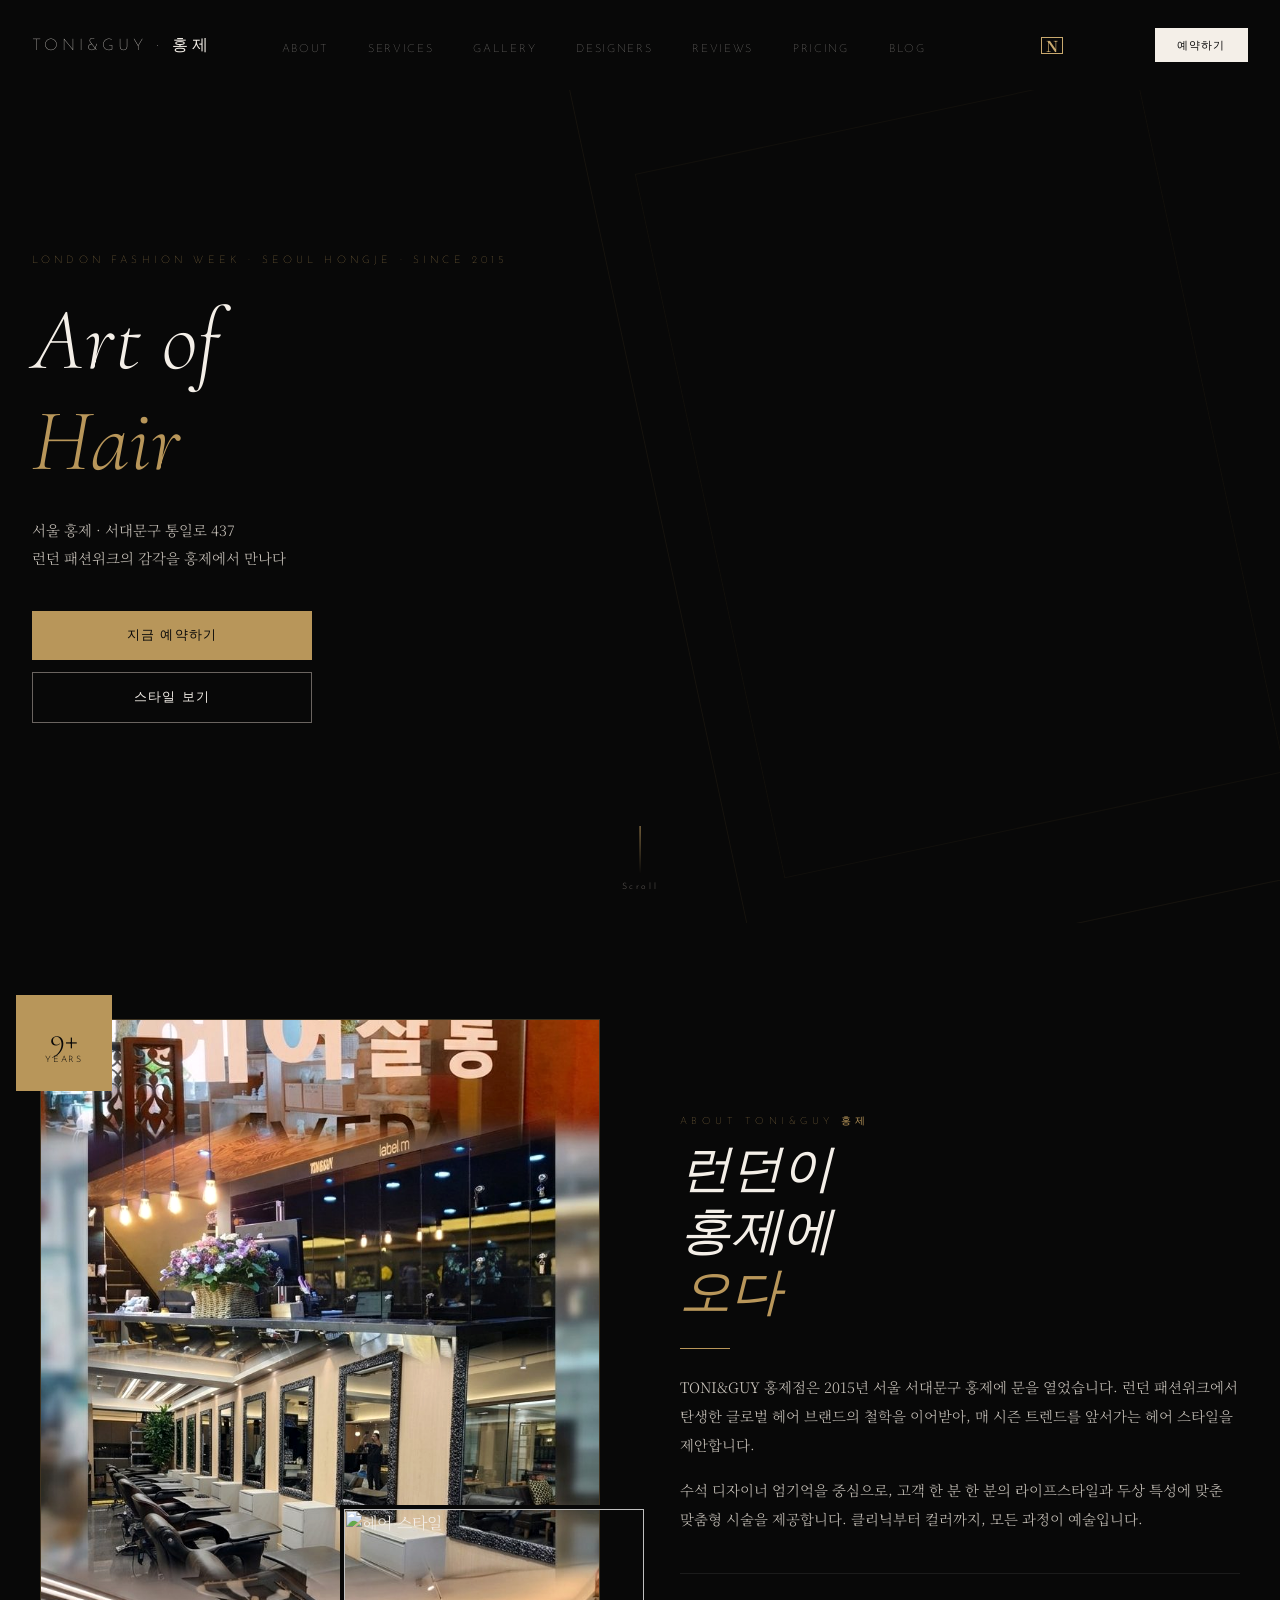
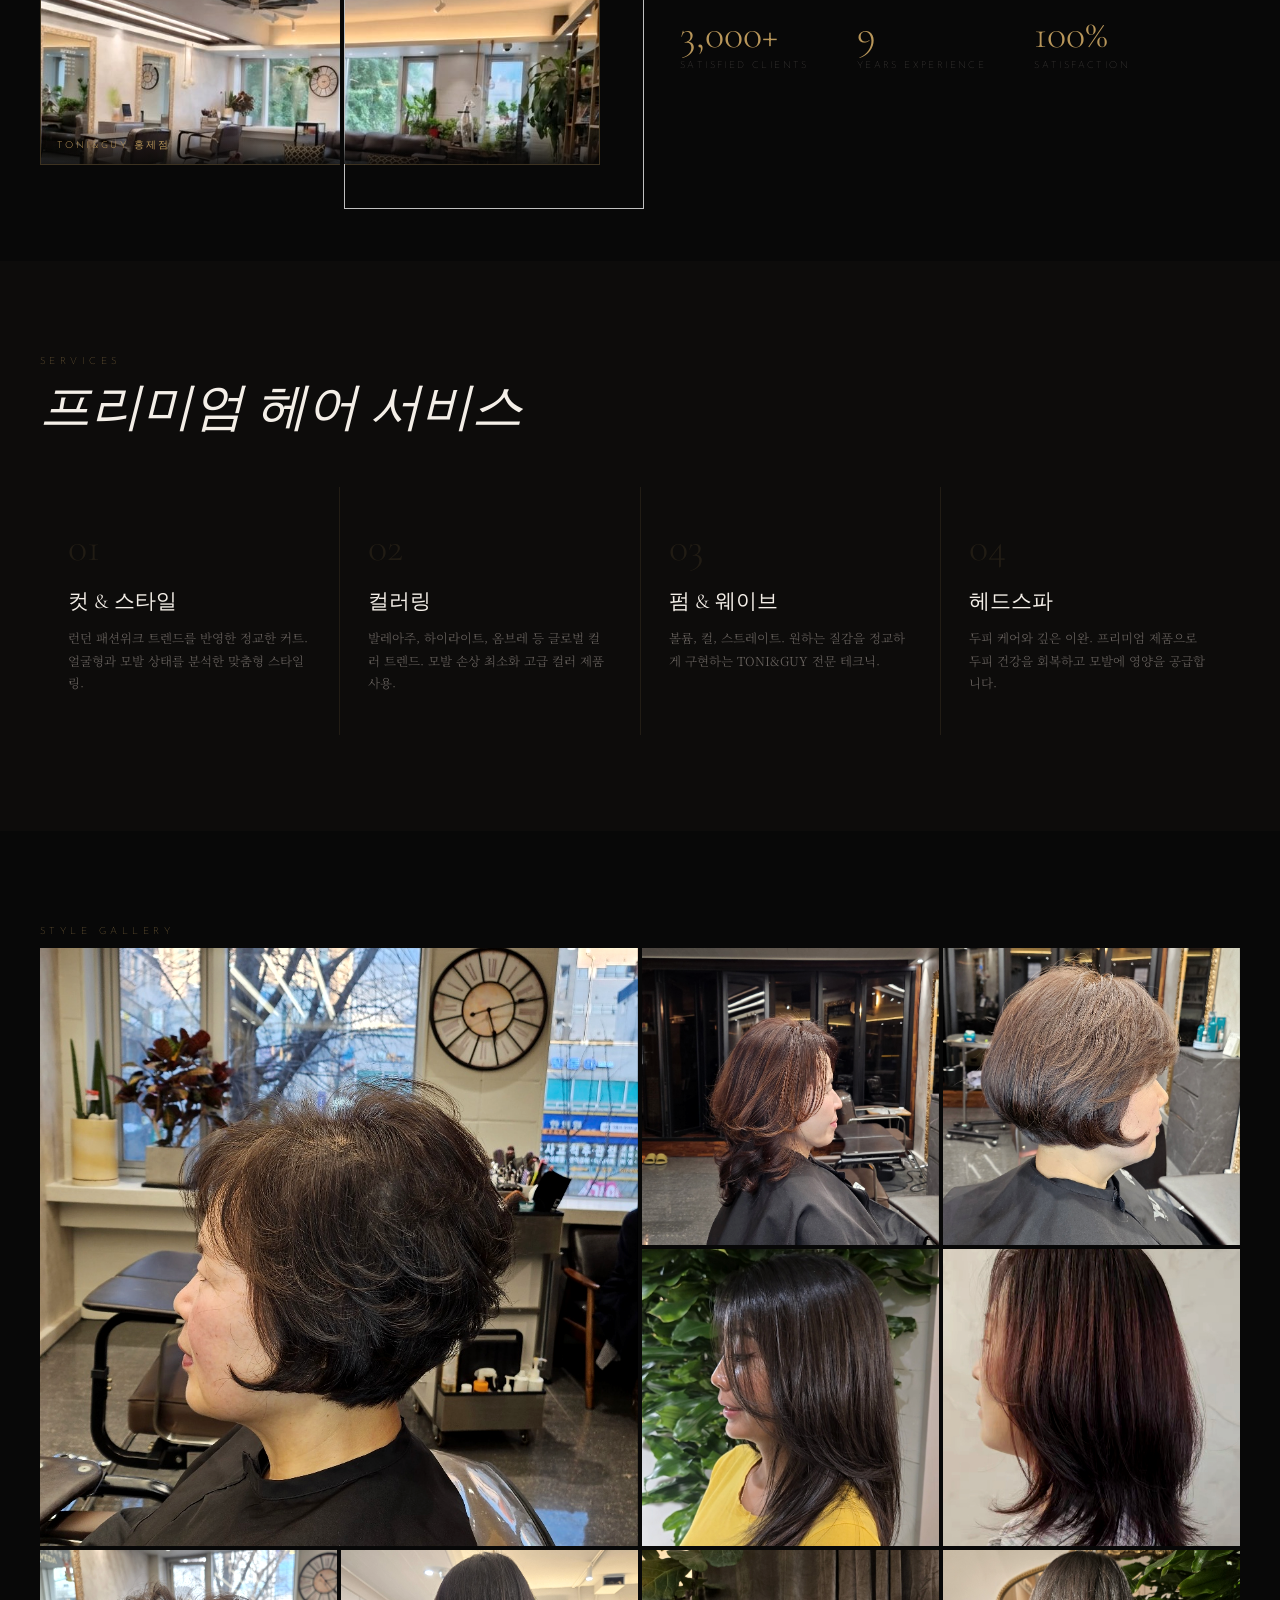
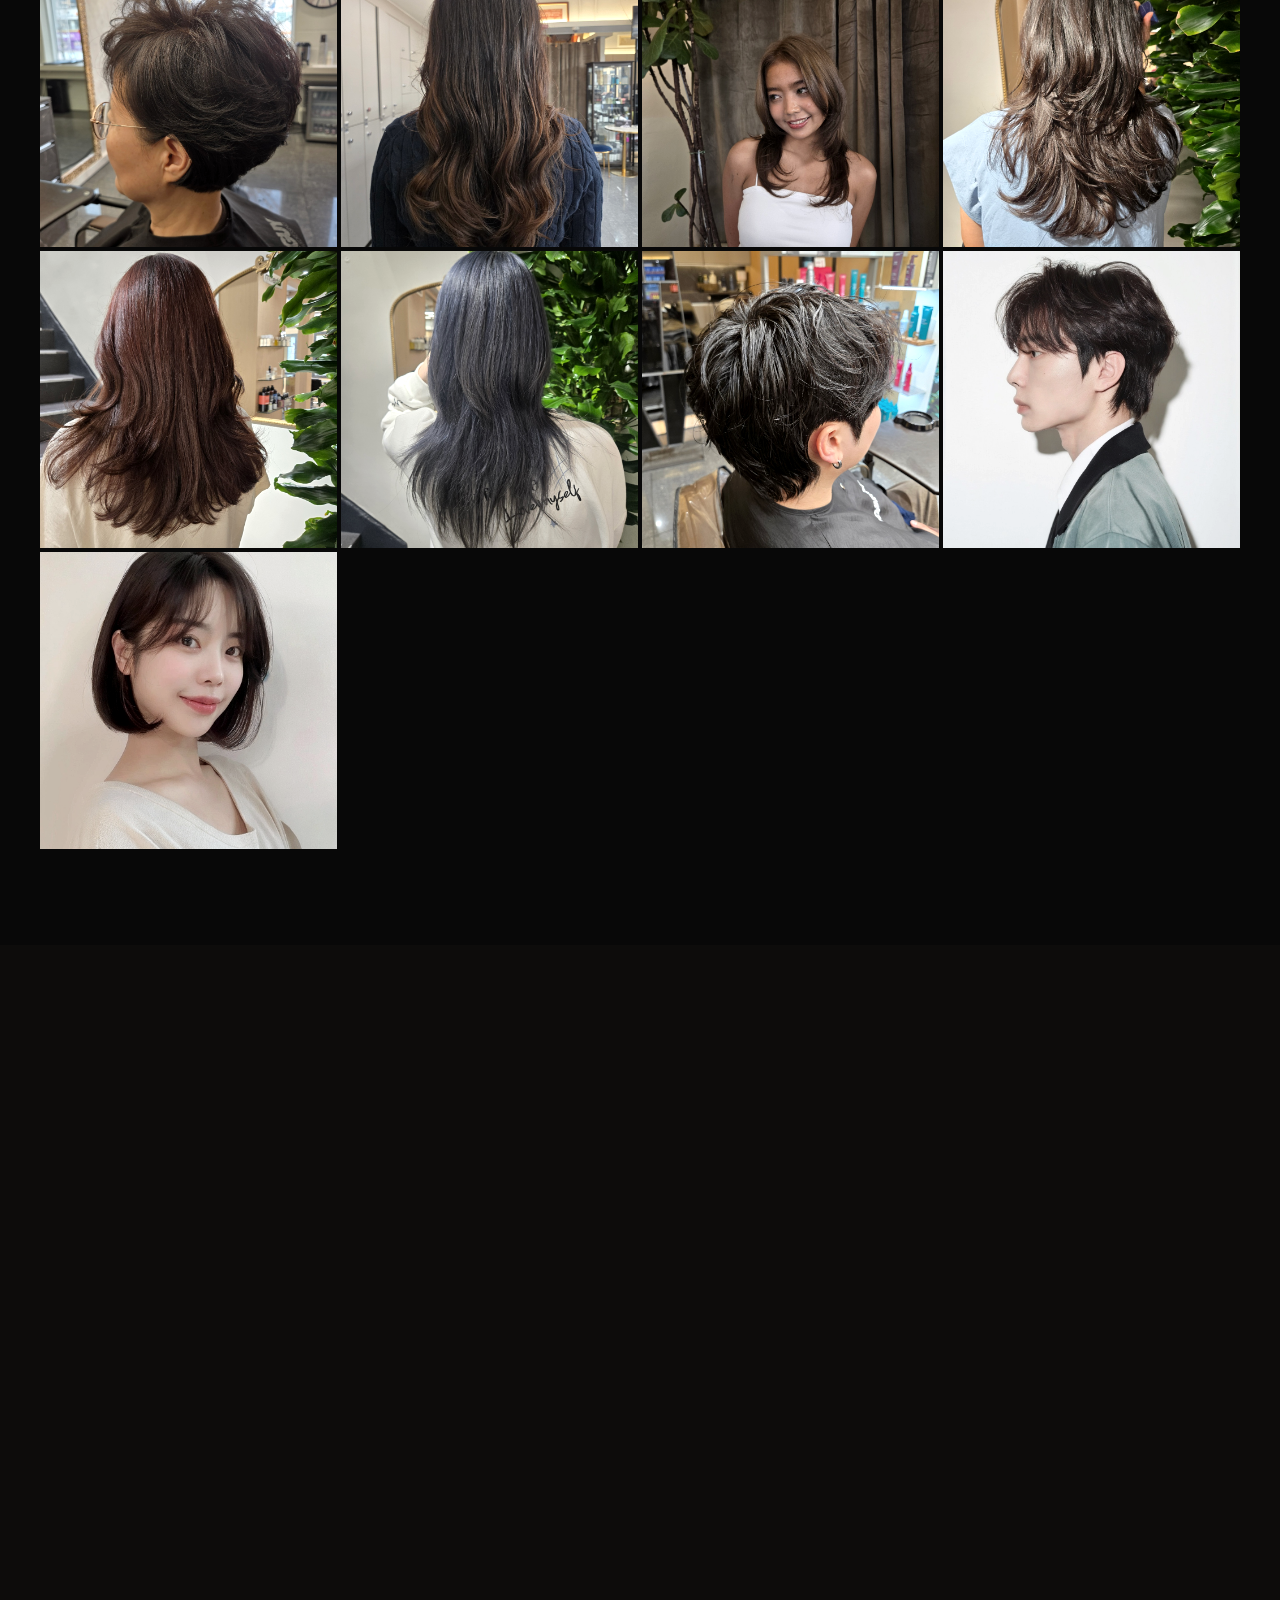
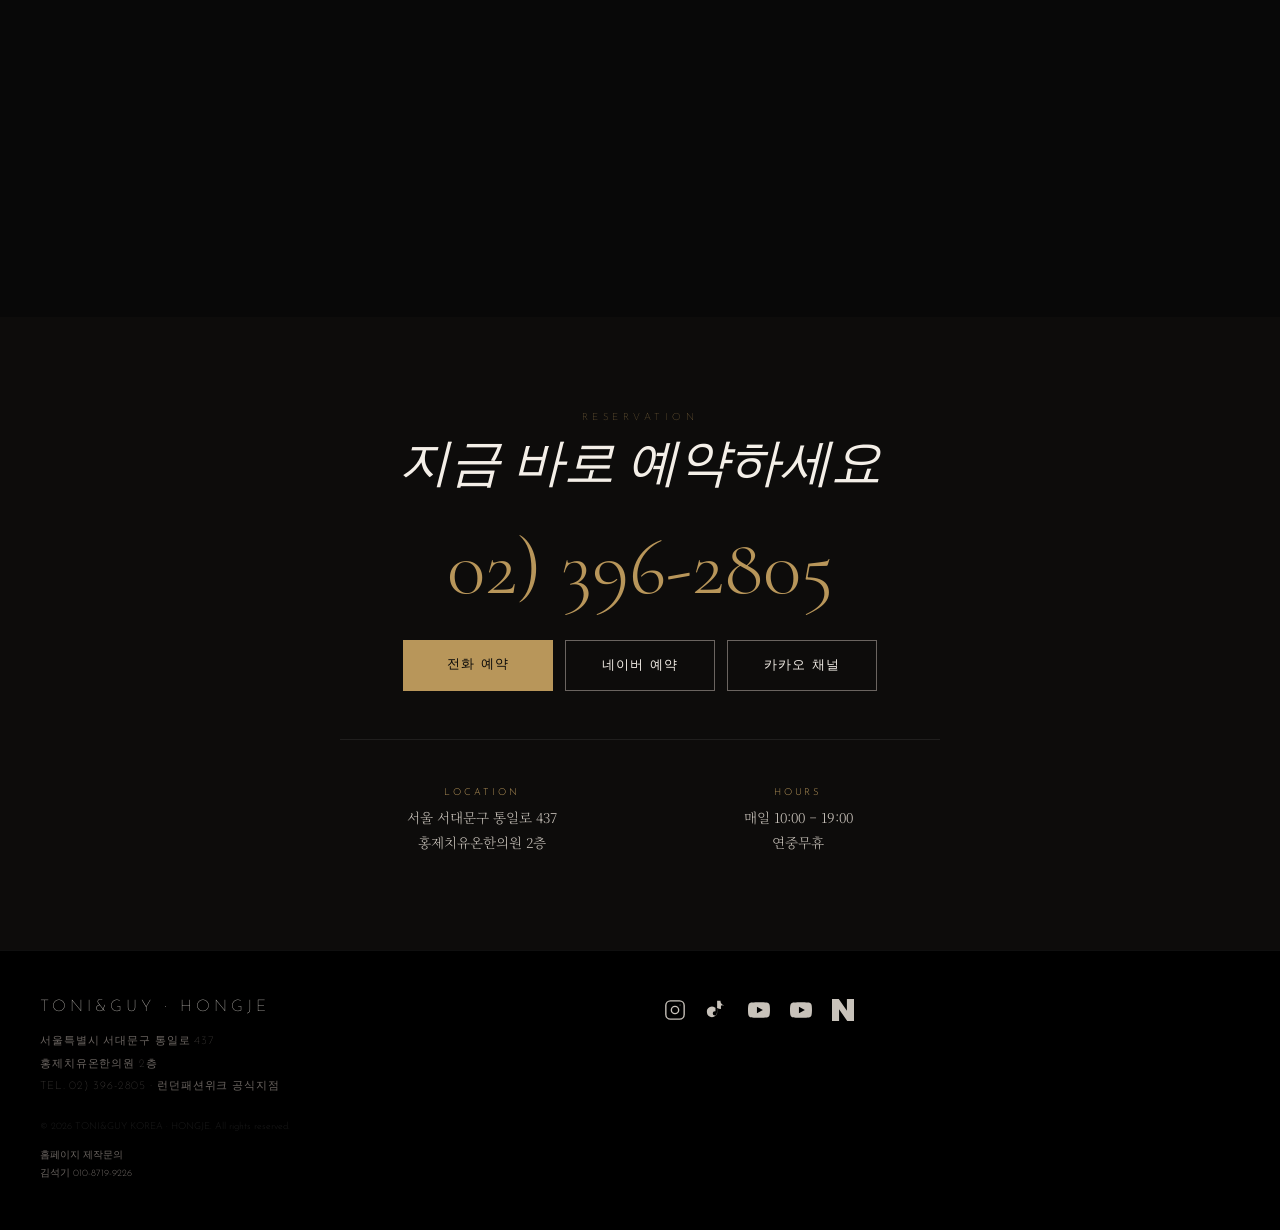
==== commit 3af453d1: "Update index.html" ====
--- a/index.html
+++ b/index.html
@@ -1,4 +1,4 @@
-<!DOCTYPE html>
+2<!DOCTYPE html>
 <html lang="ko" style="overflow-x:hidden;">
 <head>
   <meta charset="UTF-8" />
@@ -242,14 +242,13 @@
     <li><a href="#pricing">Pricing</a></li>
     <li><a href="https://m.blog.naver.com/p750616" target="_blank" rel="noopener">Blog</a></li>
   </ul>
-  <div class="nav-sns-top" style="display: flex; gap: 10px; align-items: center; margin: 0 15px; z-index: 1001;">
-  <a href="https://www.instagram.com/toniguy_hongje" target="_blank"><img src="https://img.icons8.com/ios-filled/20/c9a96e/instagram-new.png" style="width:18px;"></a>
-  <a href="https://www.tiktok.com/@toni_guy777" target="_blank"><img src="https://img.icons8.com/ios-filled/20/c9a96e/tiktok.png" style="width:18px;"></a>
-  <a href="https://youtube.com/@tonihongje2580" target="_blank"><img src="https://img.icons8.com/ios-filled/20/c9a96e/youtube-play.png" style="width:18px;"></a>
-  <a href="https://m.blog.naver.com/p750616" target="_blank"><img src="https://img.icons8.com/ios-filled/20/c9a96e/naver.png" style="width:18px;"></a>
-  <a href="http://pf.kakao.com/_ZHCXj" target="_blank"><img src="https://img.icons8.com/ios-filled/20/c9a96e/kakao-talk.png" style="width:18px;"></a>
+<div class="nav-sns-top" style="display: flex; gap: 12px; align-items: center; margin: 0 10px; z-index: 1001;">
+  <a href="https://www.instagram.com/toniguy_hongje" target="_blank" style="color:#c9a96e; text-decoration:none;"><i class="fab fa-instagram" style="font-size:18px;"></i></a>
+  <a href="https://www.tiktok.com/@toni_guy777" target="_blank" style="color:#c9a96e; text-decoration:none;"><i class="fab fa-tiktok" style="font-size:18px;"></i></a>
+  <a href="https://youtube.com/@tonihongje2580" target="_blank" style="color:#c9a96e; text-decoration:none;"><i class="fab fa-youtube" style="font-size:18px;"></i></a>
+  <a href="https://m.blog.naver.com/p750616" target="_blank" style="color:#c9a96e; text-decoration:none; font-weight:bold; font-size:15px; border:1px solid #c9a96e; padding:0 4px; line-height:1;">N</a>
+  <a href="http://pf.kakao.com/_ZHCXj" target="_blank" style="color:#c9a96e; text-decoration:none;"><i class="fas fa-comment" style="font-size:17px;"></i></a>
 </div>
-
   <a href="tel:02-396-2805" class="ncta">예약하기</a>
   <button class="nham" id="ham"><span></span><span></span><span></span></button>
 </nav>
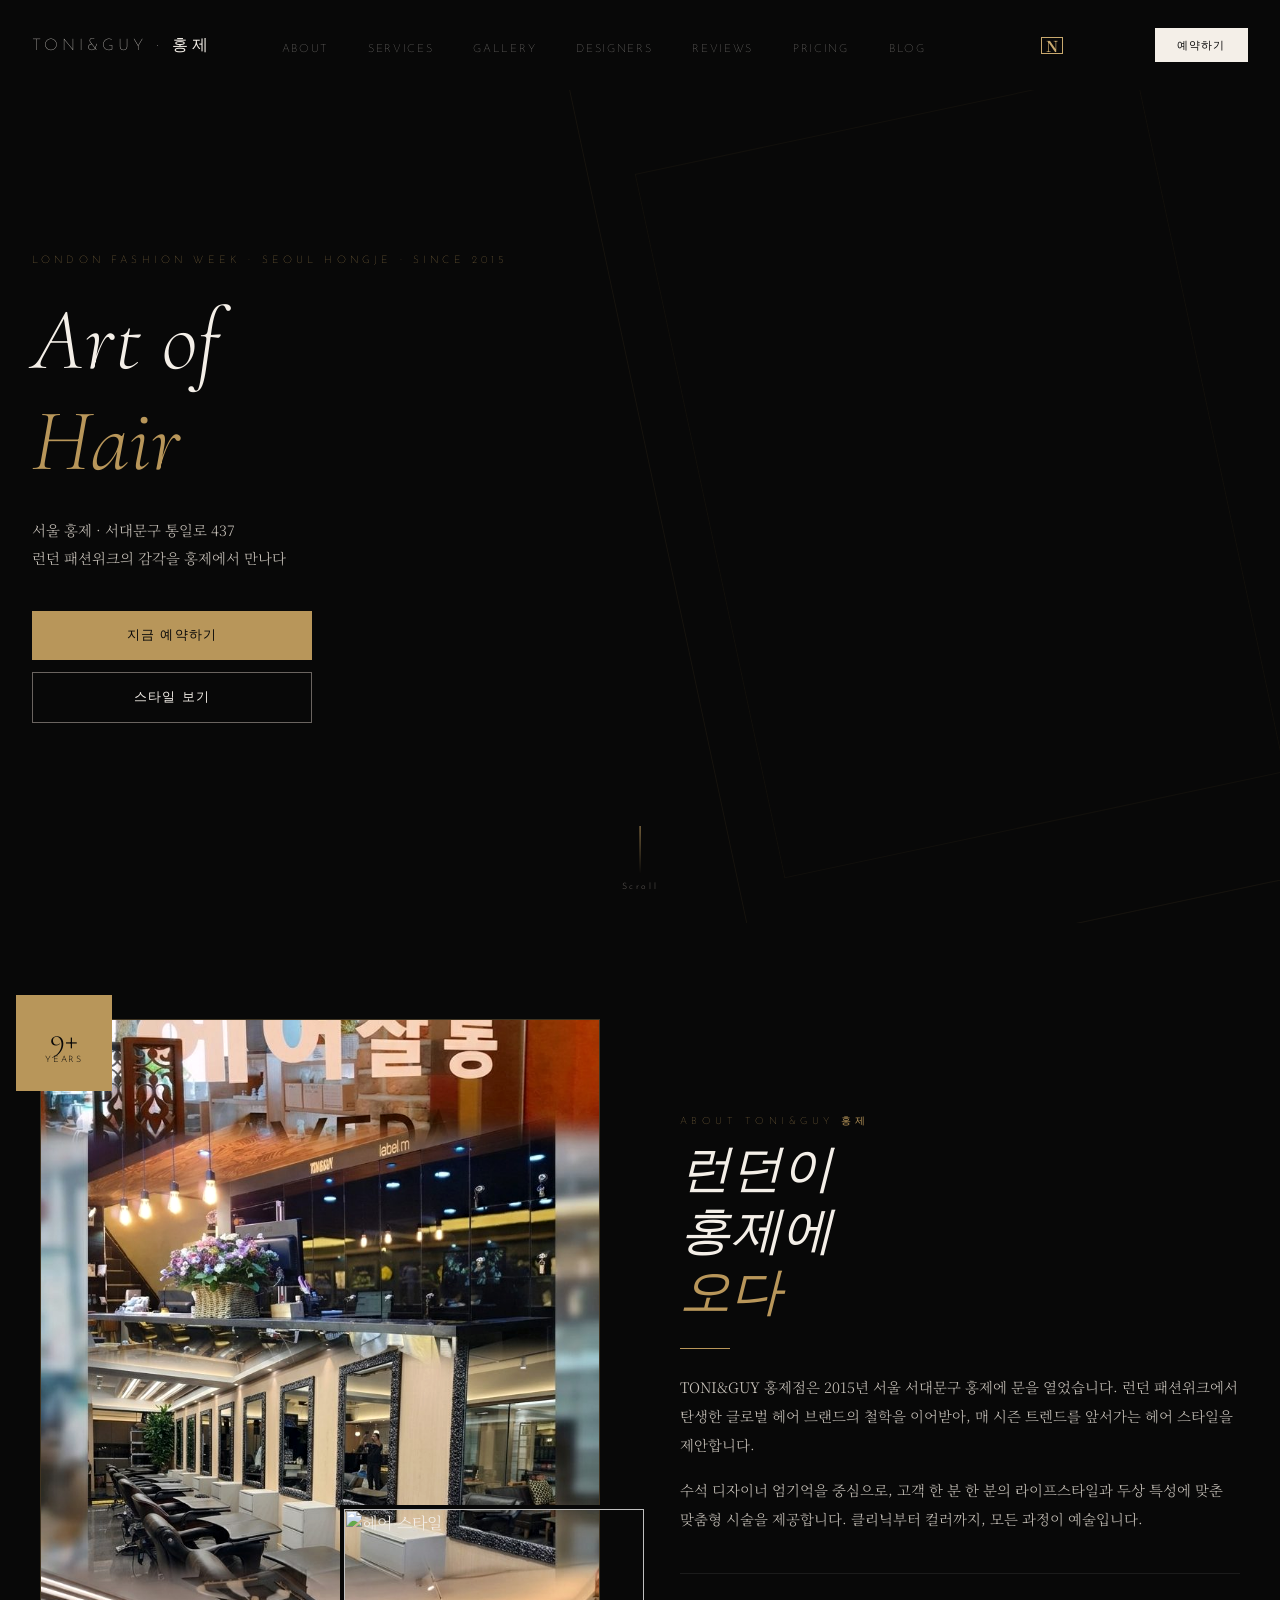
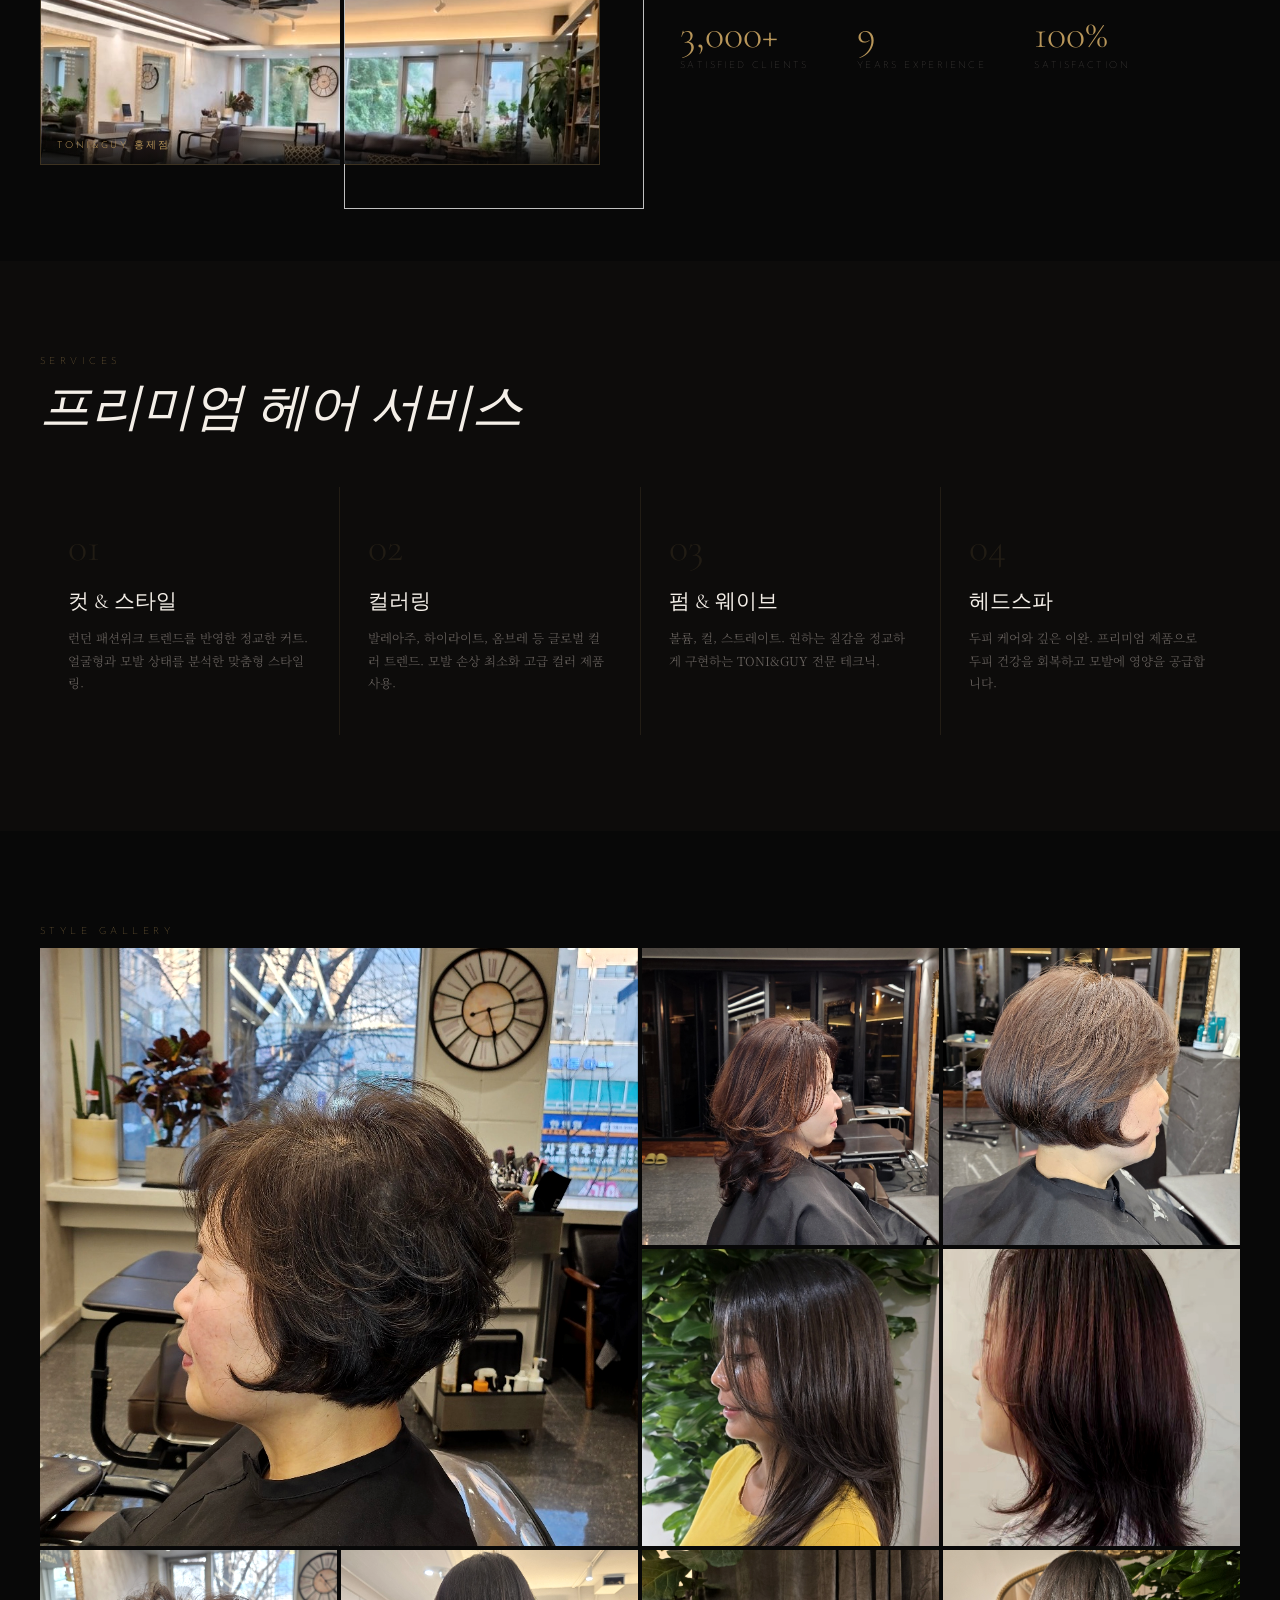
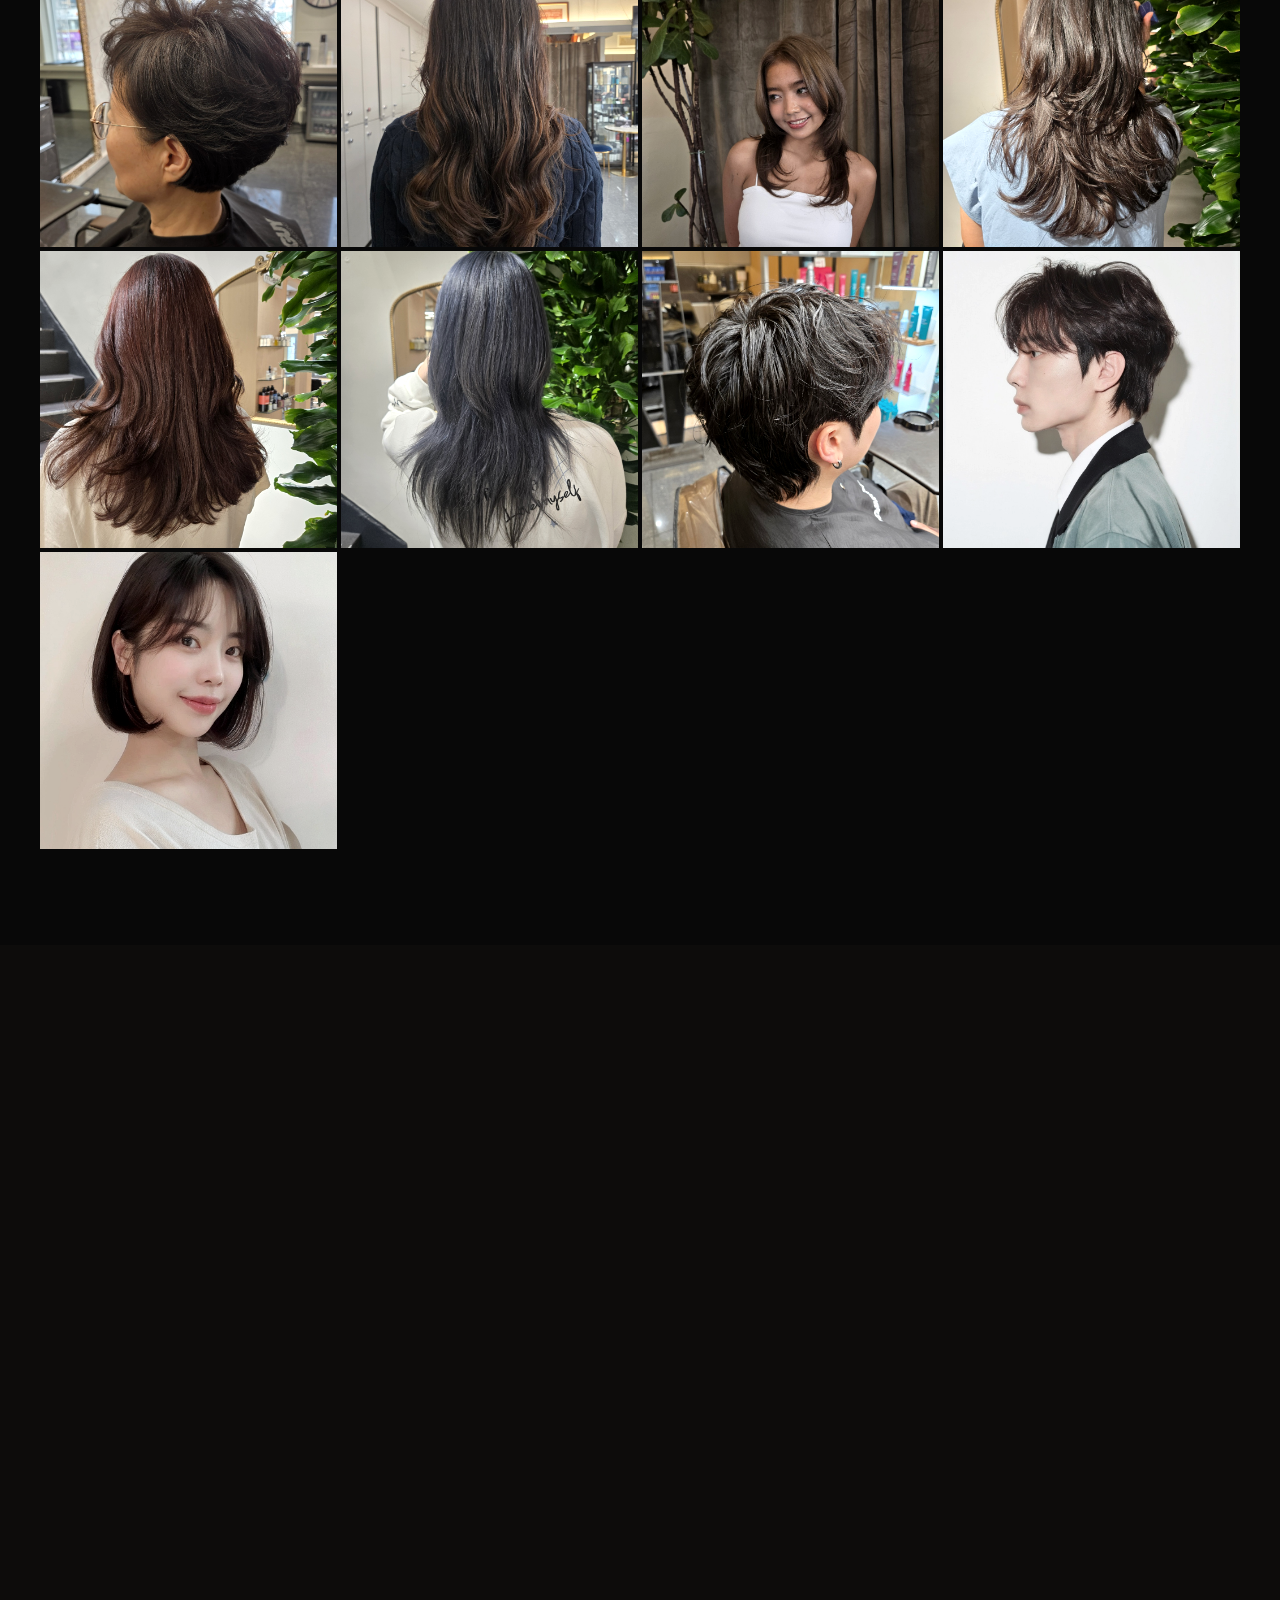
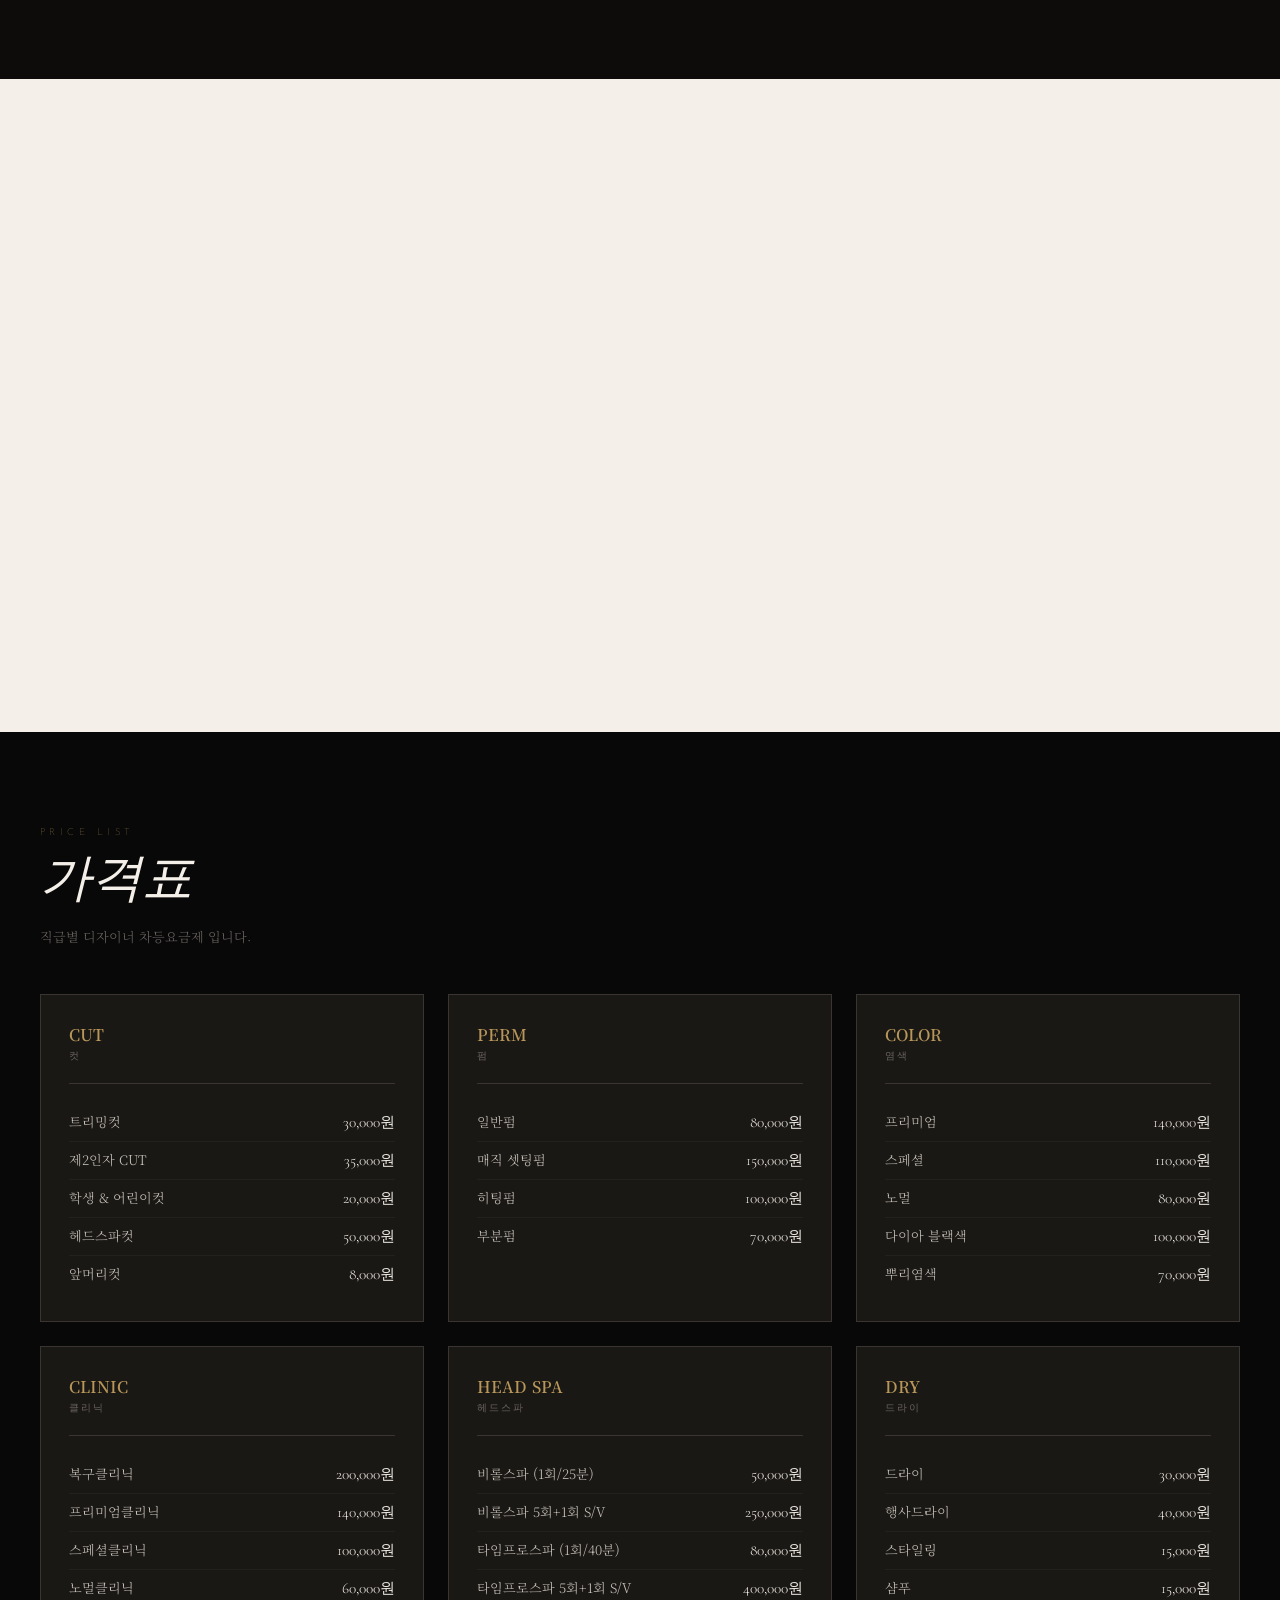
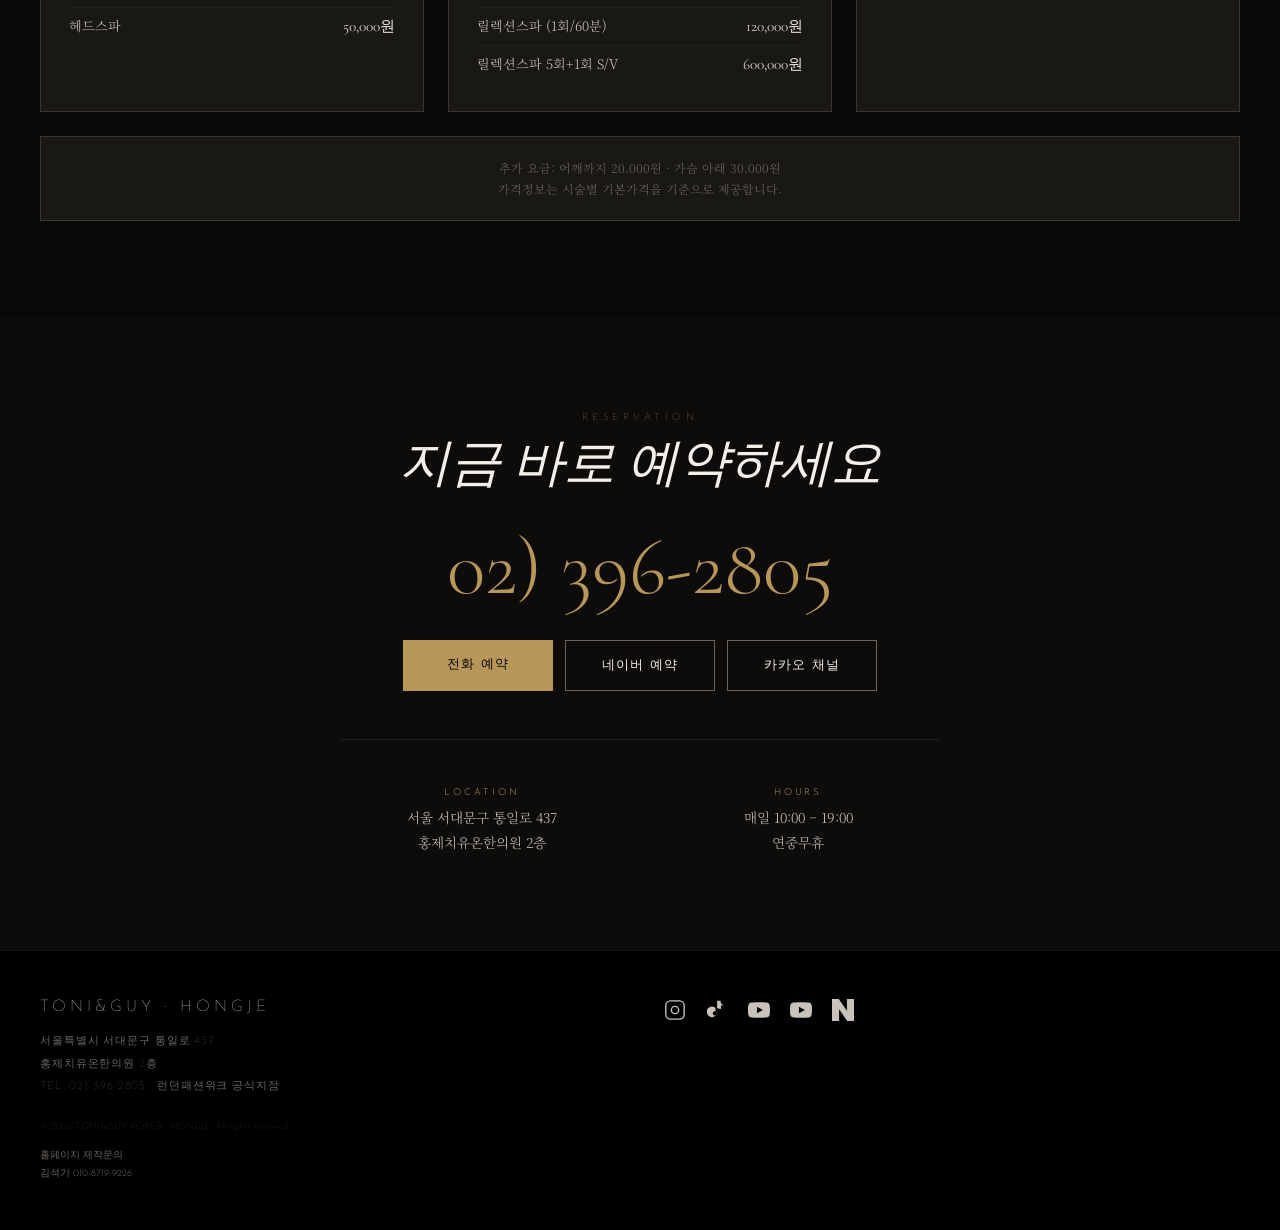
==== commit 8ab06196: "Update index.html" ====
--- a/index.html
+++ b/index.html
@@ -242,11 +242,13 @@
     <li><a href="#pricing">Pricing</a></li>
     <li><a href="https://m.blog.naver.com/p750616" target="_blank" rel="noopener">Blog</a></li>
   </ul>
-<div class="nav-sns-top" style="display: flex; gap: 12px; align-items: center; margin: 0 10px; z-index: 1001;">
+
+  <div class="nav-sns-top" style="display: flex; gap: 12px; align-items: center; margin: 0 10px; z-index: 1001;">
   <a href="https://www.instagram.com/toniguy_hongje" target="_blank" style="color:#c9a96e; text-decoration:none;"><i class="fab fa-instagram" style="font-size:18px;"></i></a>
   <a href="https://www.tiktok.com/@toni_guy777" target="_blank" style="color:#c9a96e; text-decoration:none;"><i class="fab fa-tiktok" style="font-size:18px;"></i></a>
   <a href="https://youtube.com/@tonihongje2580" target="_blank" style="color:#c9a96e; text-decoration:none;"><i class="fab fa-youtube" style="font-size:18px;"></i></a>
   <a href="https://m.blog.naver.com/p750616" target="_blank" style="color:#c9a96e; text-decoration:none; font-weight:bold; font-size:15px; border:1px solid #c9a96e; padding:0 4px; line-height:1;">N</a>
+ 
   <a href="http://pf.kakao.com/_ZHCXj" target="_blank" style="color:#c9a96e; text-decoration:none;"><i class="fas fa-comment" style="font-size:17px;"></i></a>
 </div>
   <a href="tel:02-396-2805" class="ncta">예약하기</a>
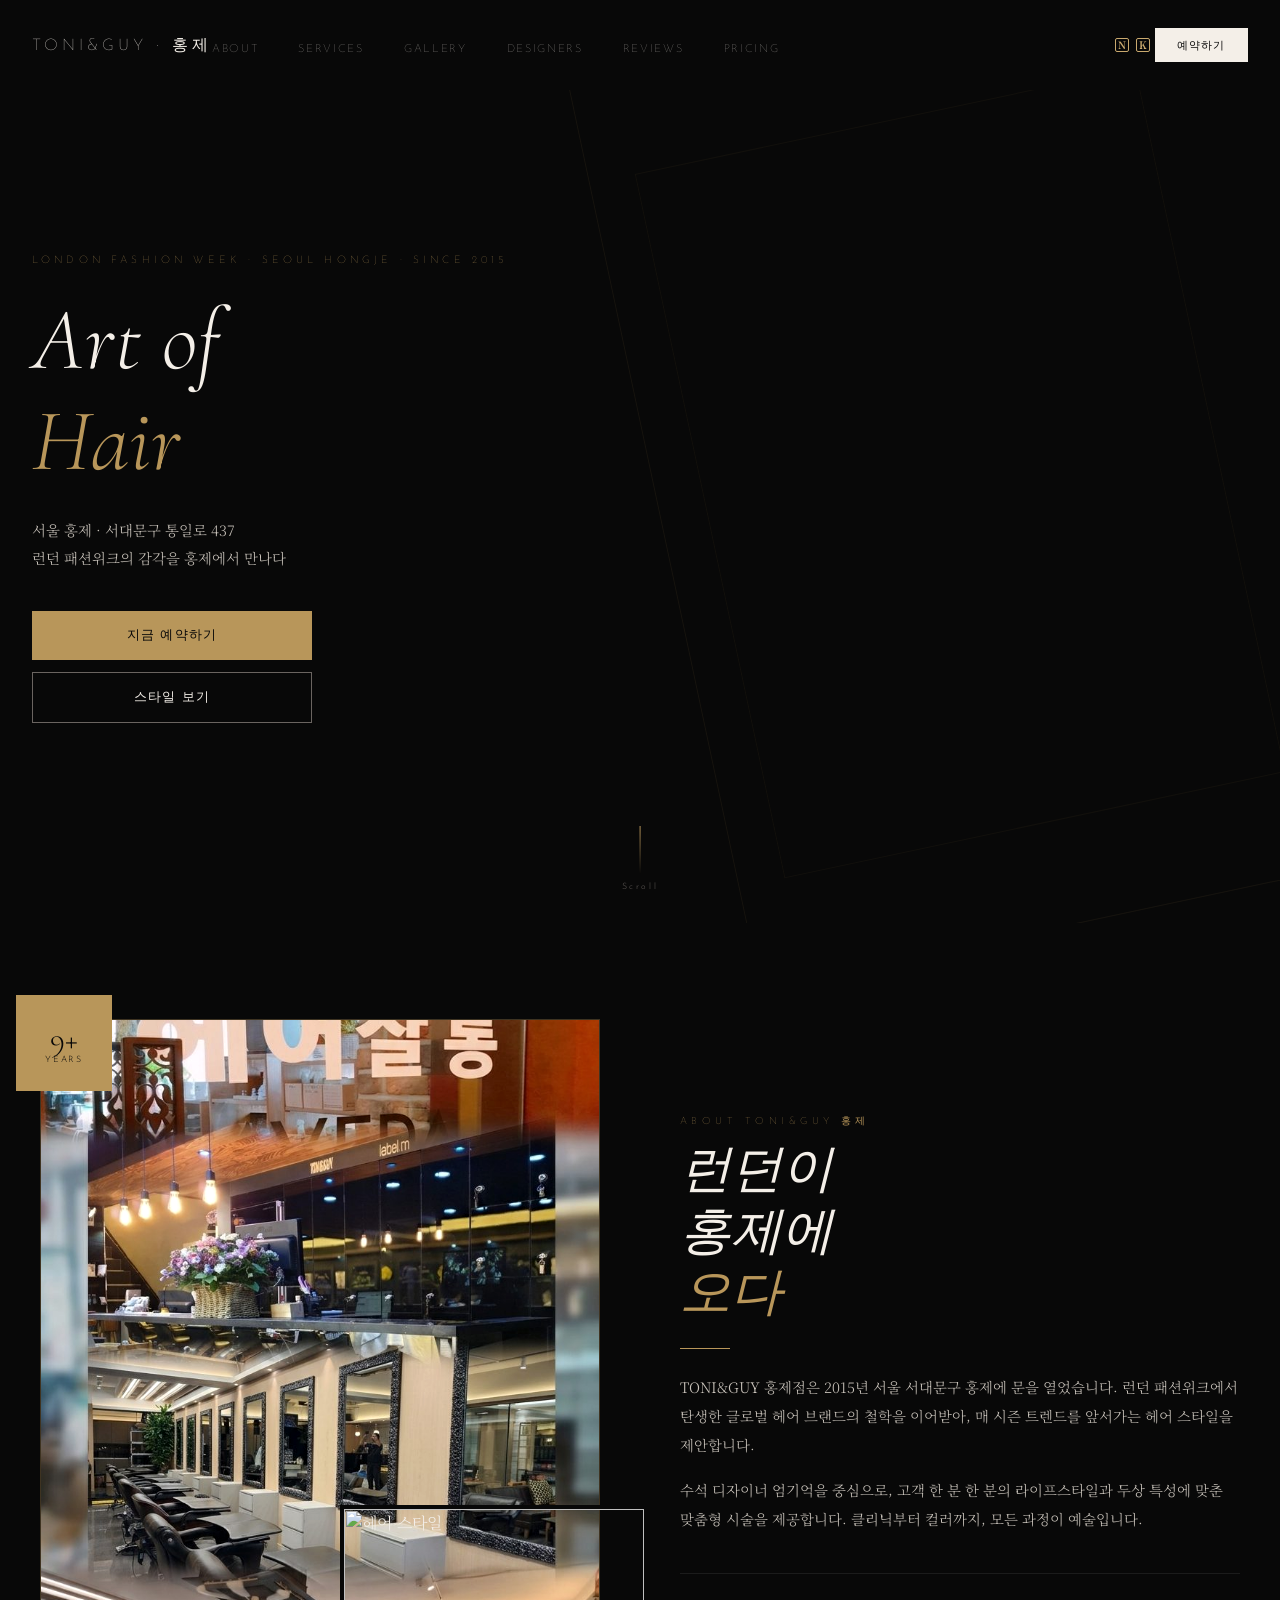
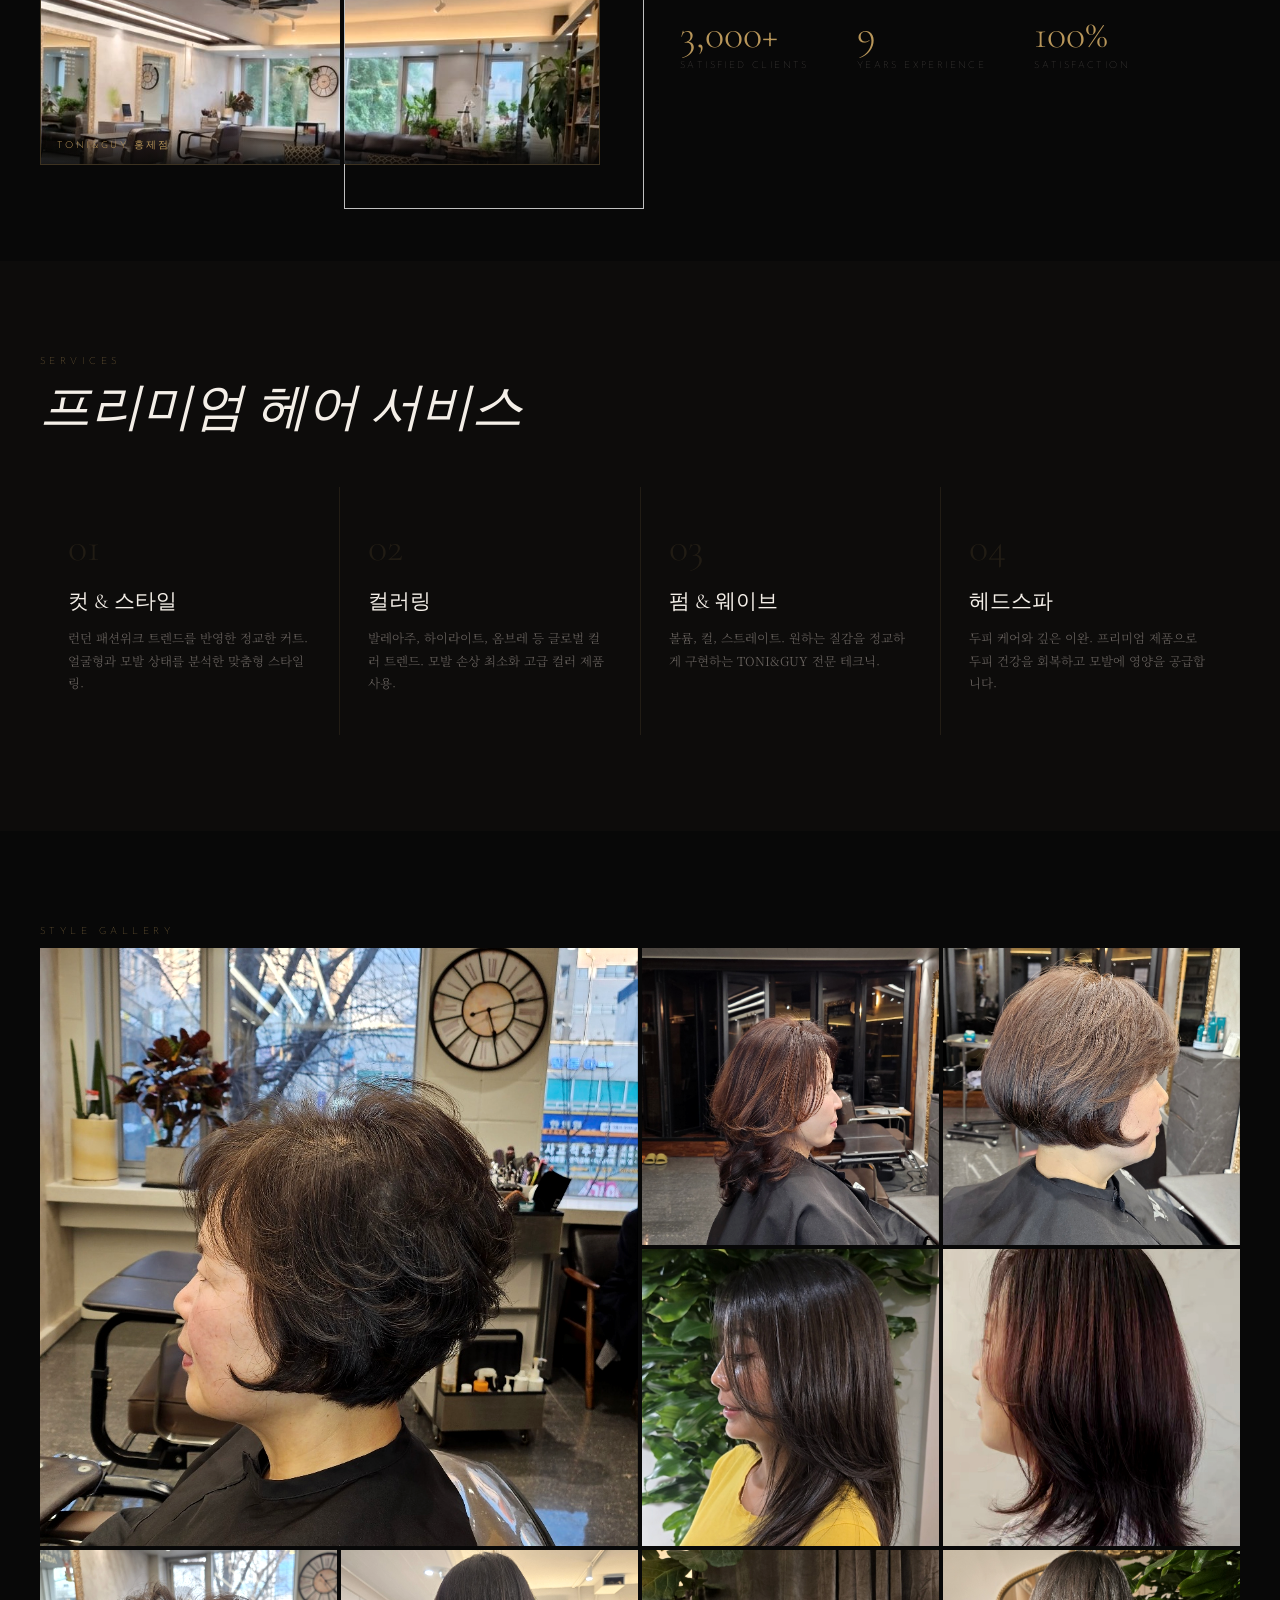
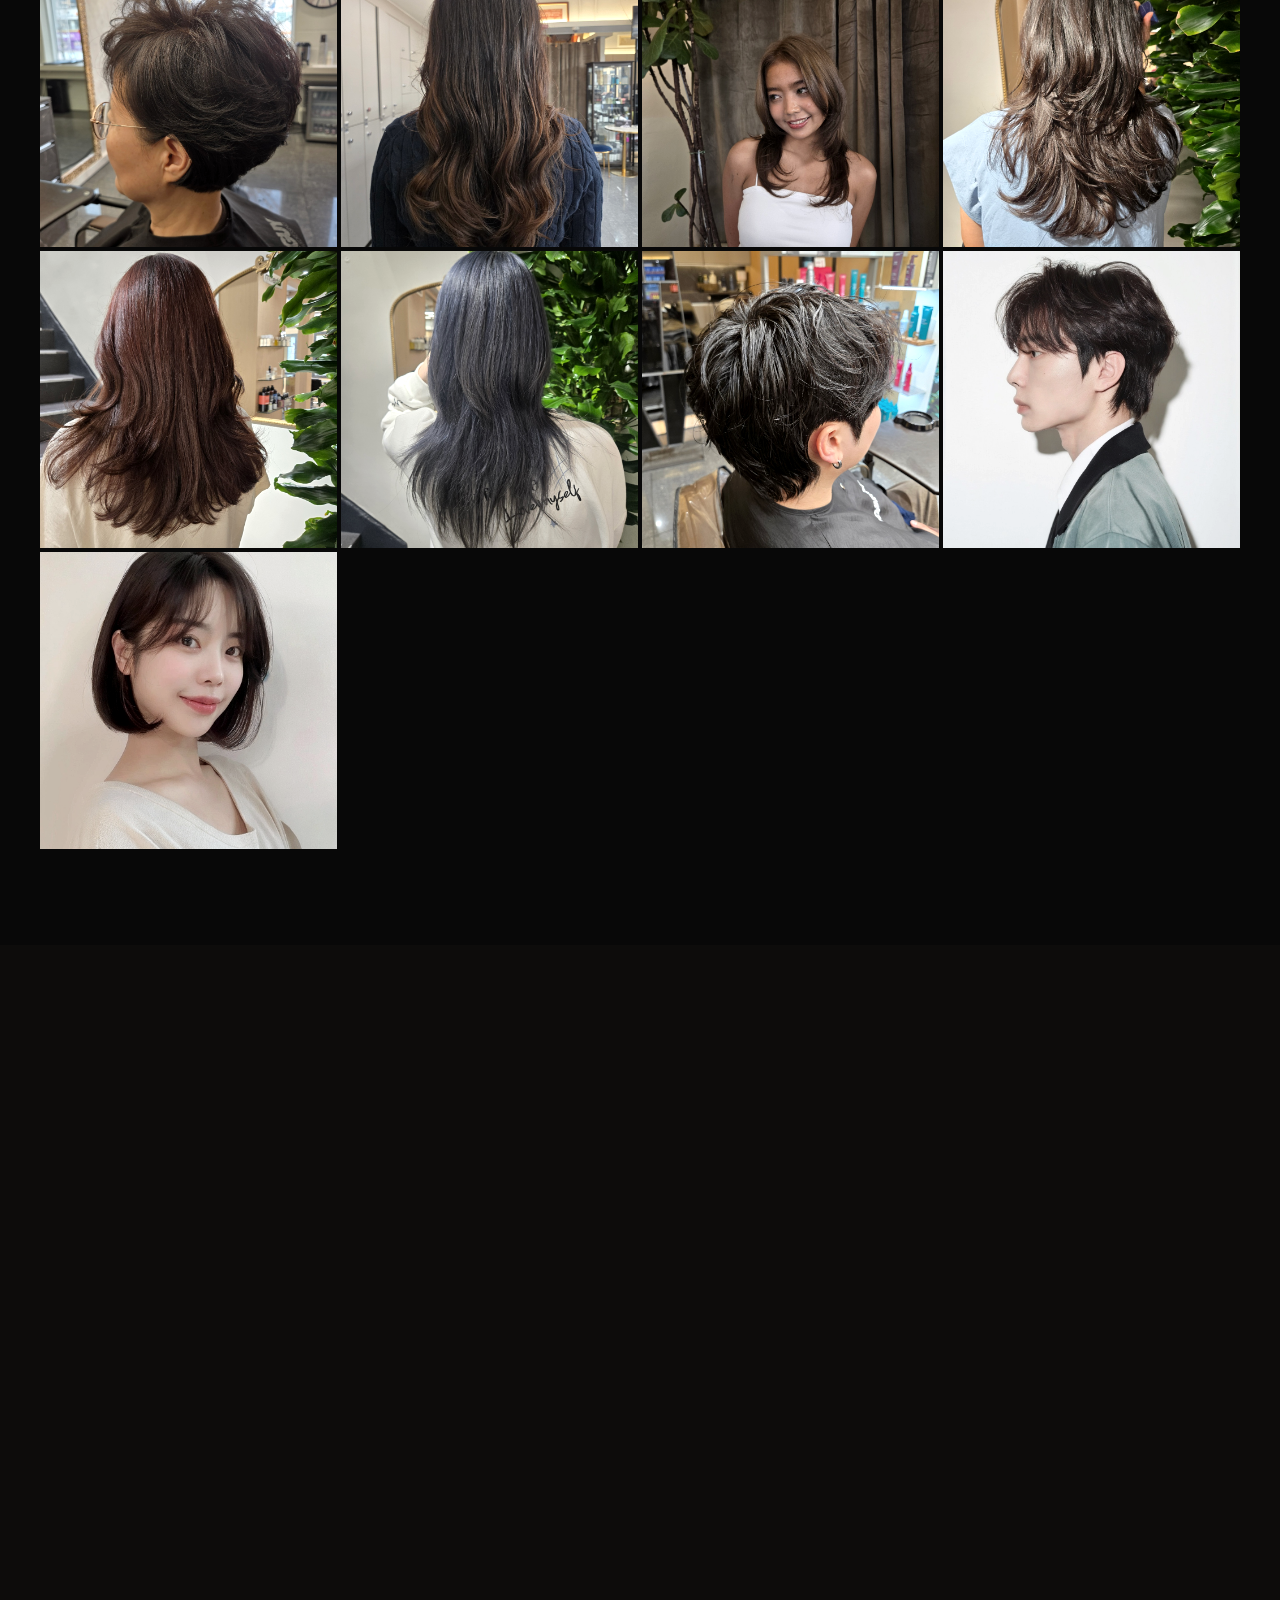
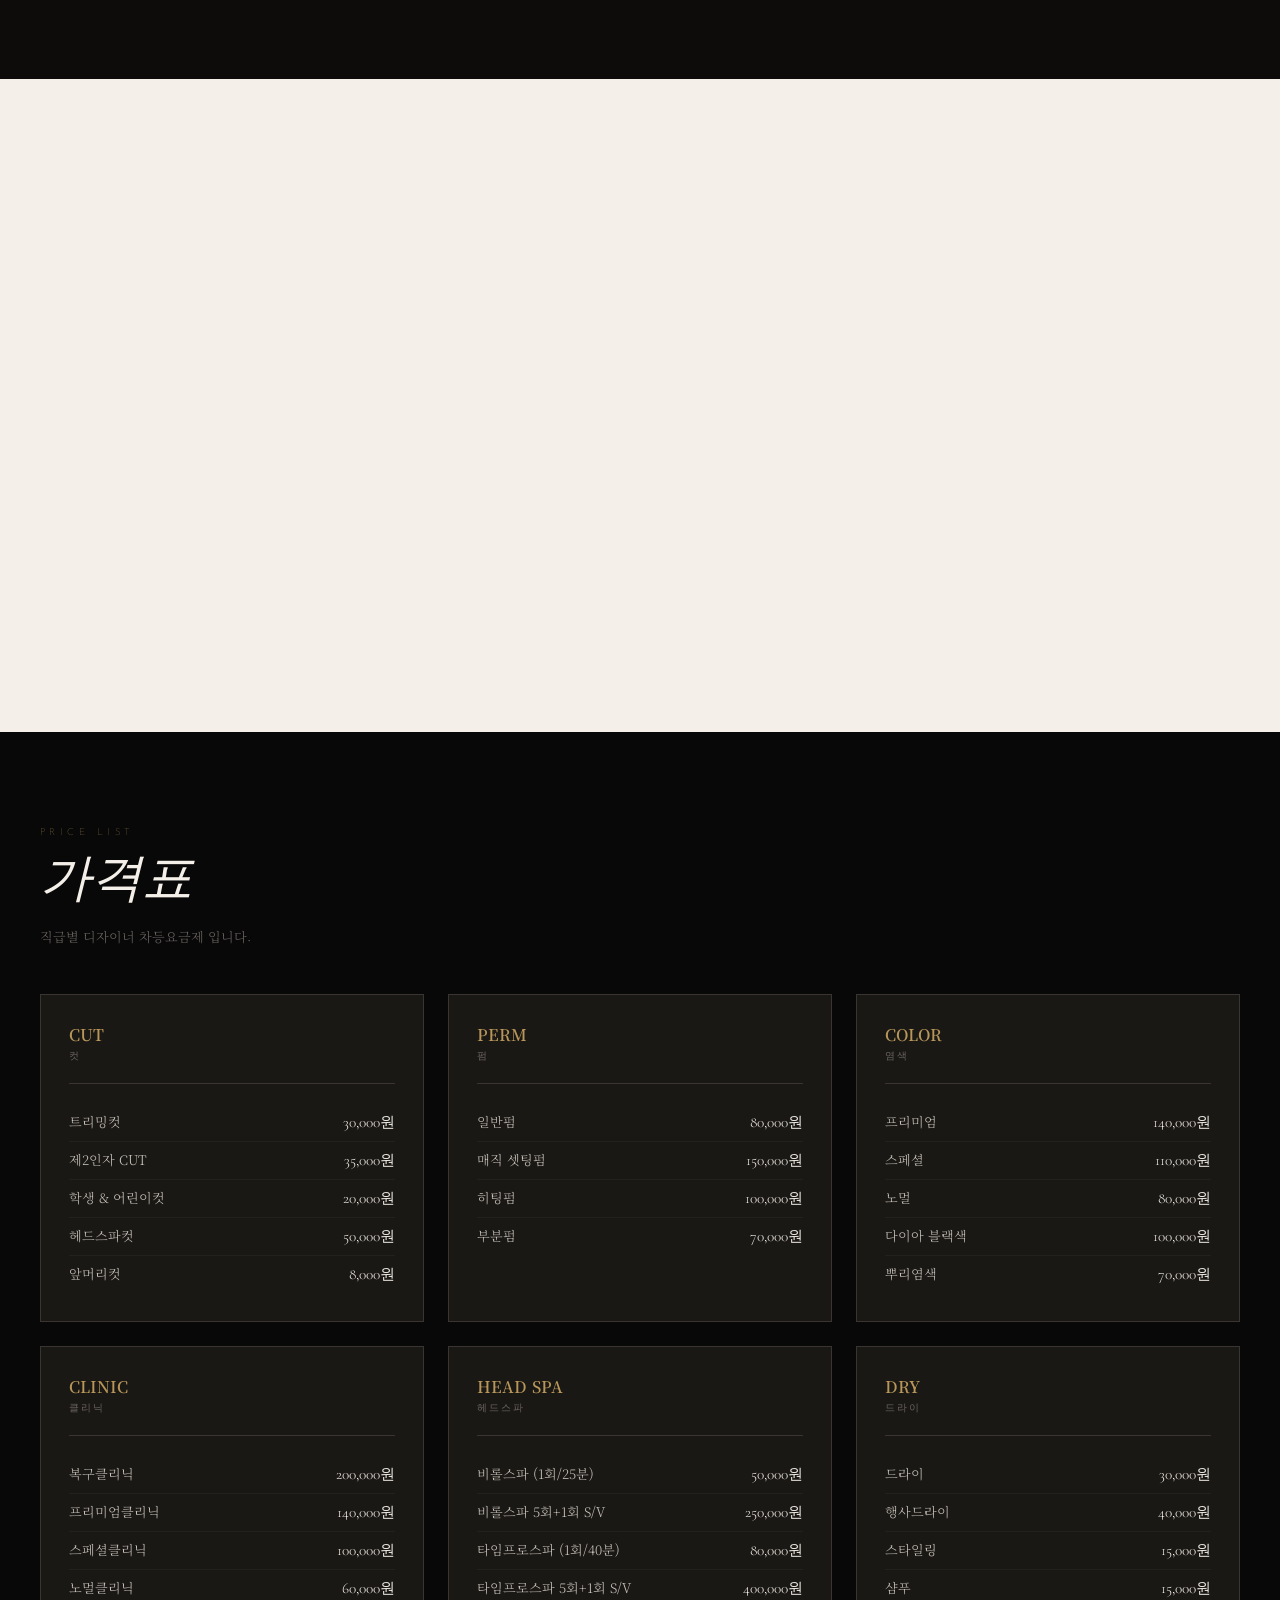
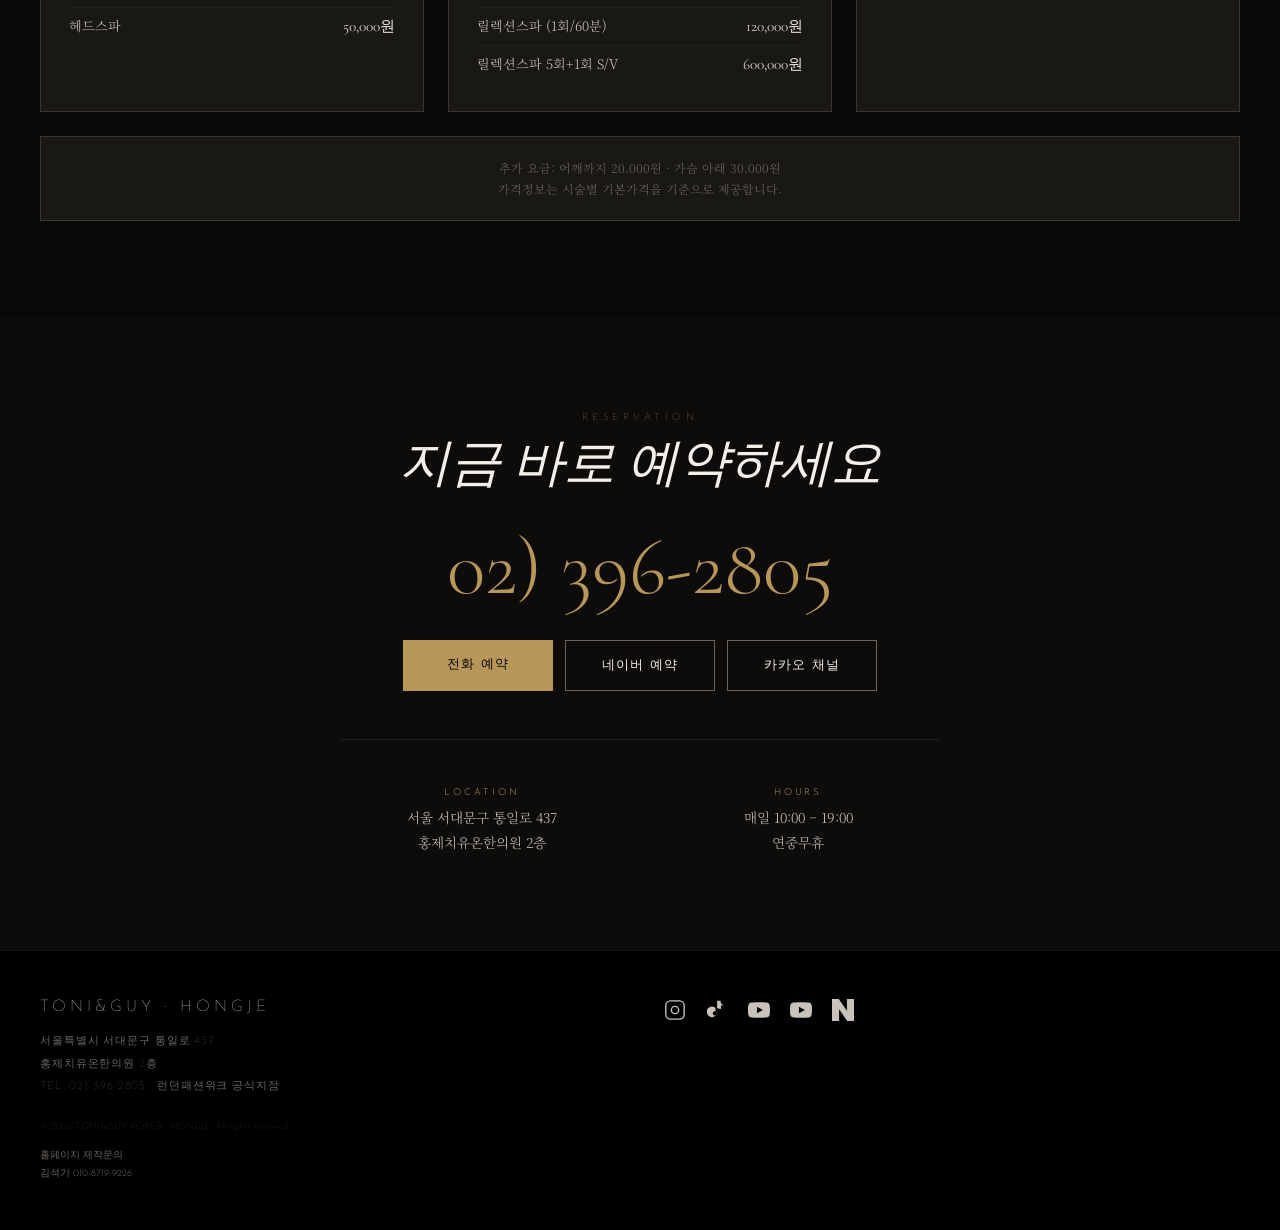
==== commit 69b68b4b: "Refactor social media links and layout Updated social media links and styles in the navigation secti" ====
--- a/index.html
+++ b/index.html
@@ -240,15 +240,17 @@
     <li><a href="#designers">Designers</a></li>
     <li><a href="#reviews">Reviews</a></li>
     <li><a href="#pricing">Pricing</a></li>
-    <li><a href="https://m.blog.naver.com/p750616" target="_blank" rel="noopener">Blog</a></li>
+    
   </ul>
 
-  <div class="nav-sns-top" style="display: flex; gap: 12px; align-items: center; margin: 0 10px; z-index: 1001;">
-  <a href="https://www.instagram.com/toniguy_hongje" target="_blank" style="color:#c9a96e; text-decoration:none;"><i class="fab fa-instagram" style="font-size:18px;"></i></a>
-  <a href="https://www.tiktok.com/@toni_guy777" target="_blank" style="color:#c9a96e; text-decoration:none;"><i class="fab fa-tiktok" style="font-size:18px;"></i></a>
-  <a href="https://youtube.com/@tonihongje2580" target="_blank" style="color:#c9a96e; text-decoration:none;"><i class="fab fa-youtube" style="font-size:18px;"></i></a>
-  <a href="https://m.blog.naver.com/p750616" target="_blank" style="color:#c9a96e; text-decoration:none; font-weight:bold; font-size:15px; border:1px solid #c9a96e; padding:0 4px; line-height:1;">N</a>
- 
+ <div class="nav-sns-top" style="display:flex; gap:7px; align-items:center; margin-left:auto; margin-right:5px; z-index:1001;">
+  <a href="https://www.instagram.com/toniguy_hongje" target="_blank" style="color:#c9a96e;"><i class="fab fa-instagram" style="font-size:15px;"></i></a>
+  <a href="https://www.tiktok.com/@toni_guy777" target="_blank" style="color:#c9a96e;"><i class="fab fa-tiktok" style="font-size:14px;"></i></a>
+  <a href="https://youtube.com/@tonihongje2580" target="_blank" style="color:#c9a96e;"><i class="fab fa-youtube" style="font-size:15px;"></i></a>
+  <a href="https://m.blog.naver.com/p750616" target="_blank" style="color:#c9a96e; text-decoration:none; font-weight:bold; font-size:10px; border:1px solid #c9a96e; padding:1px 2px; line-height:1; border-radius:2px;">N</a>
+  <a href="http://pf.kakao.com/_ZHCXj" target="_blank" style="color:#c9a96e; text-decoration:none; font-weight:bold; font-size:10px; border:1px solid #c9a96e; padding:1px 2px; line-height:1; border-radius:2px;">K</a>
+</div>
+
   <a href="http://pf.kakao.com/_ZHCXj" target="_blank" style="color:#c9a96e; text-decoration:none;"><i class="fas fa-comment" style="font-size:17px;"></i></a>
 </div>
   <a href="tel:02-396-2805" class="ncta">예약하기</a>
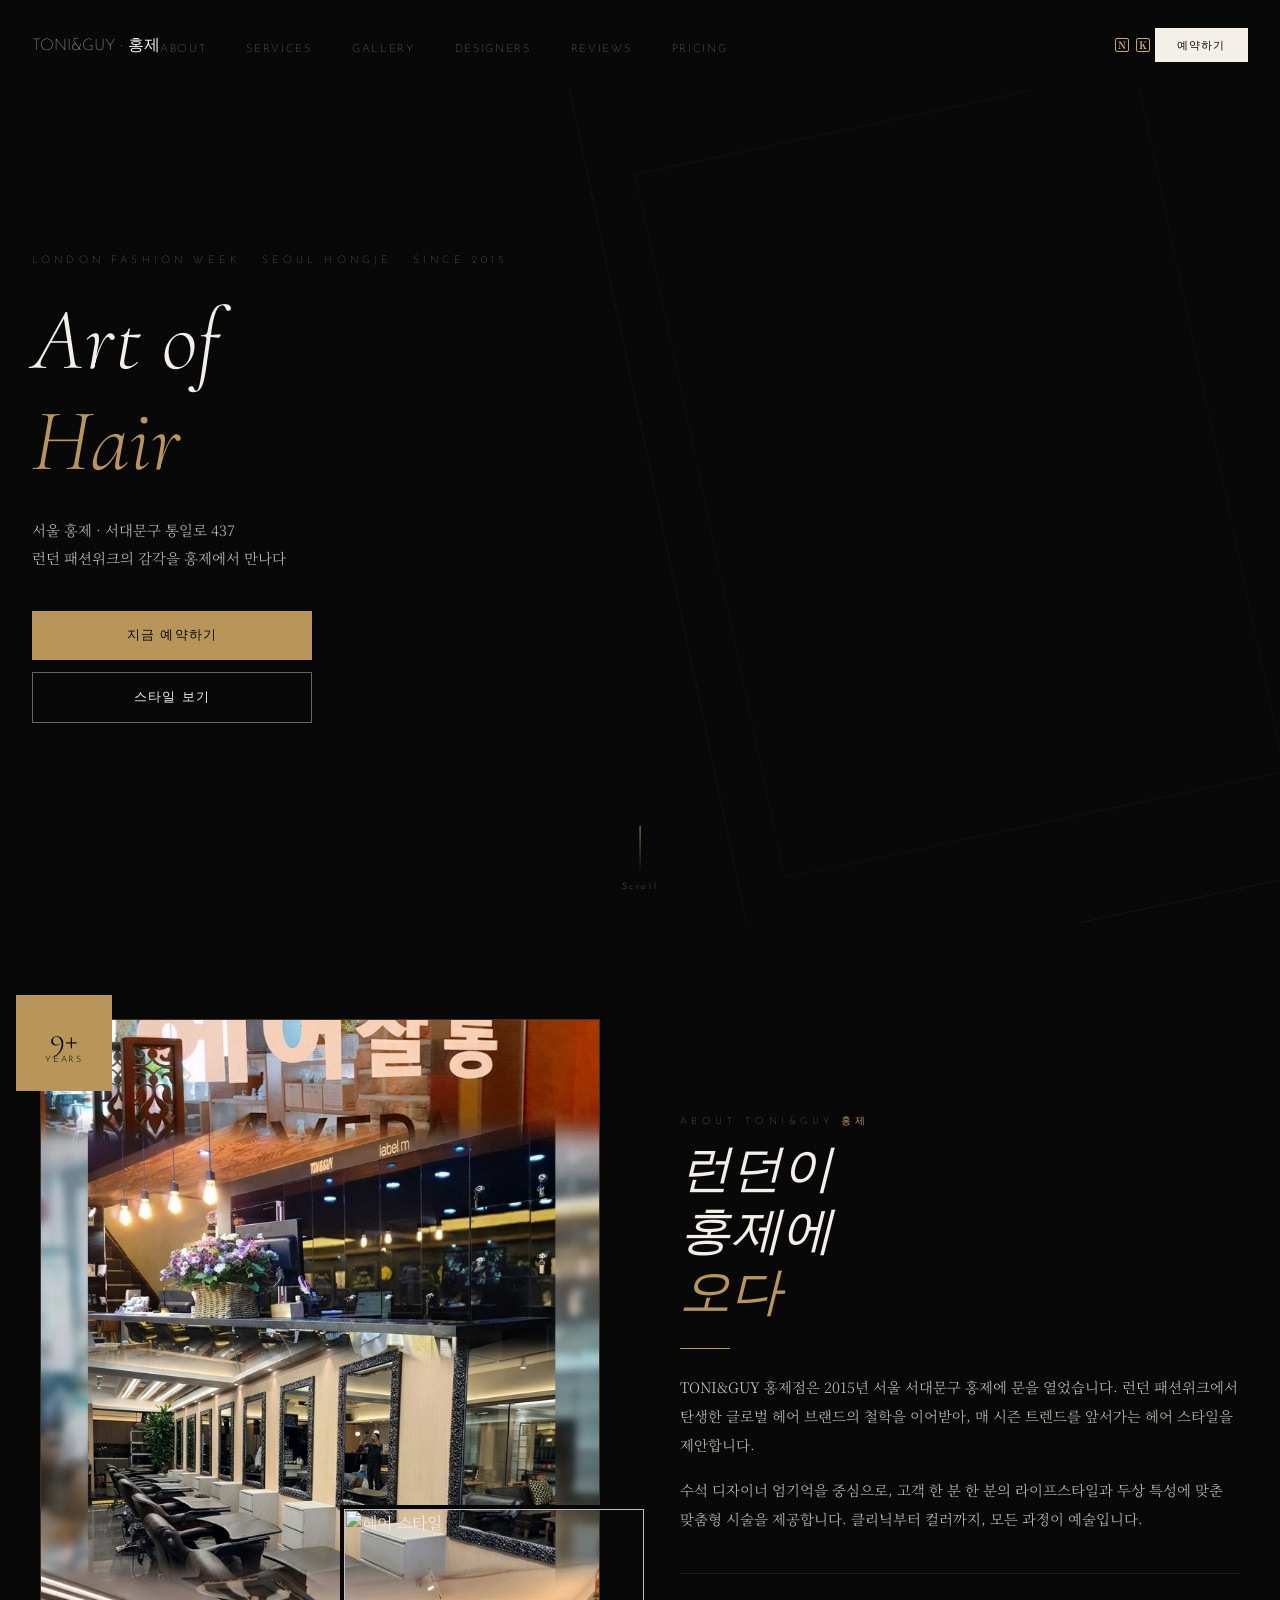
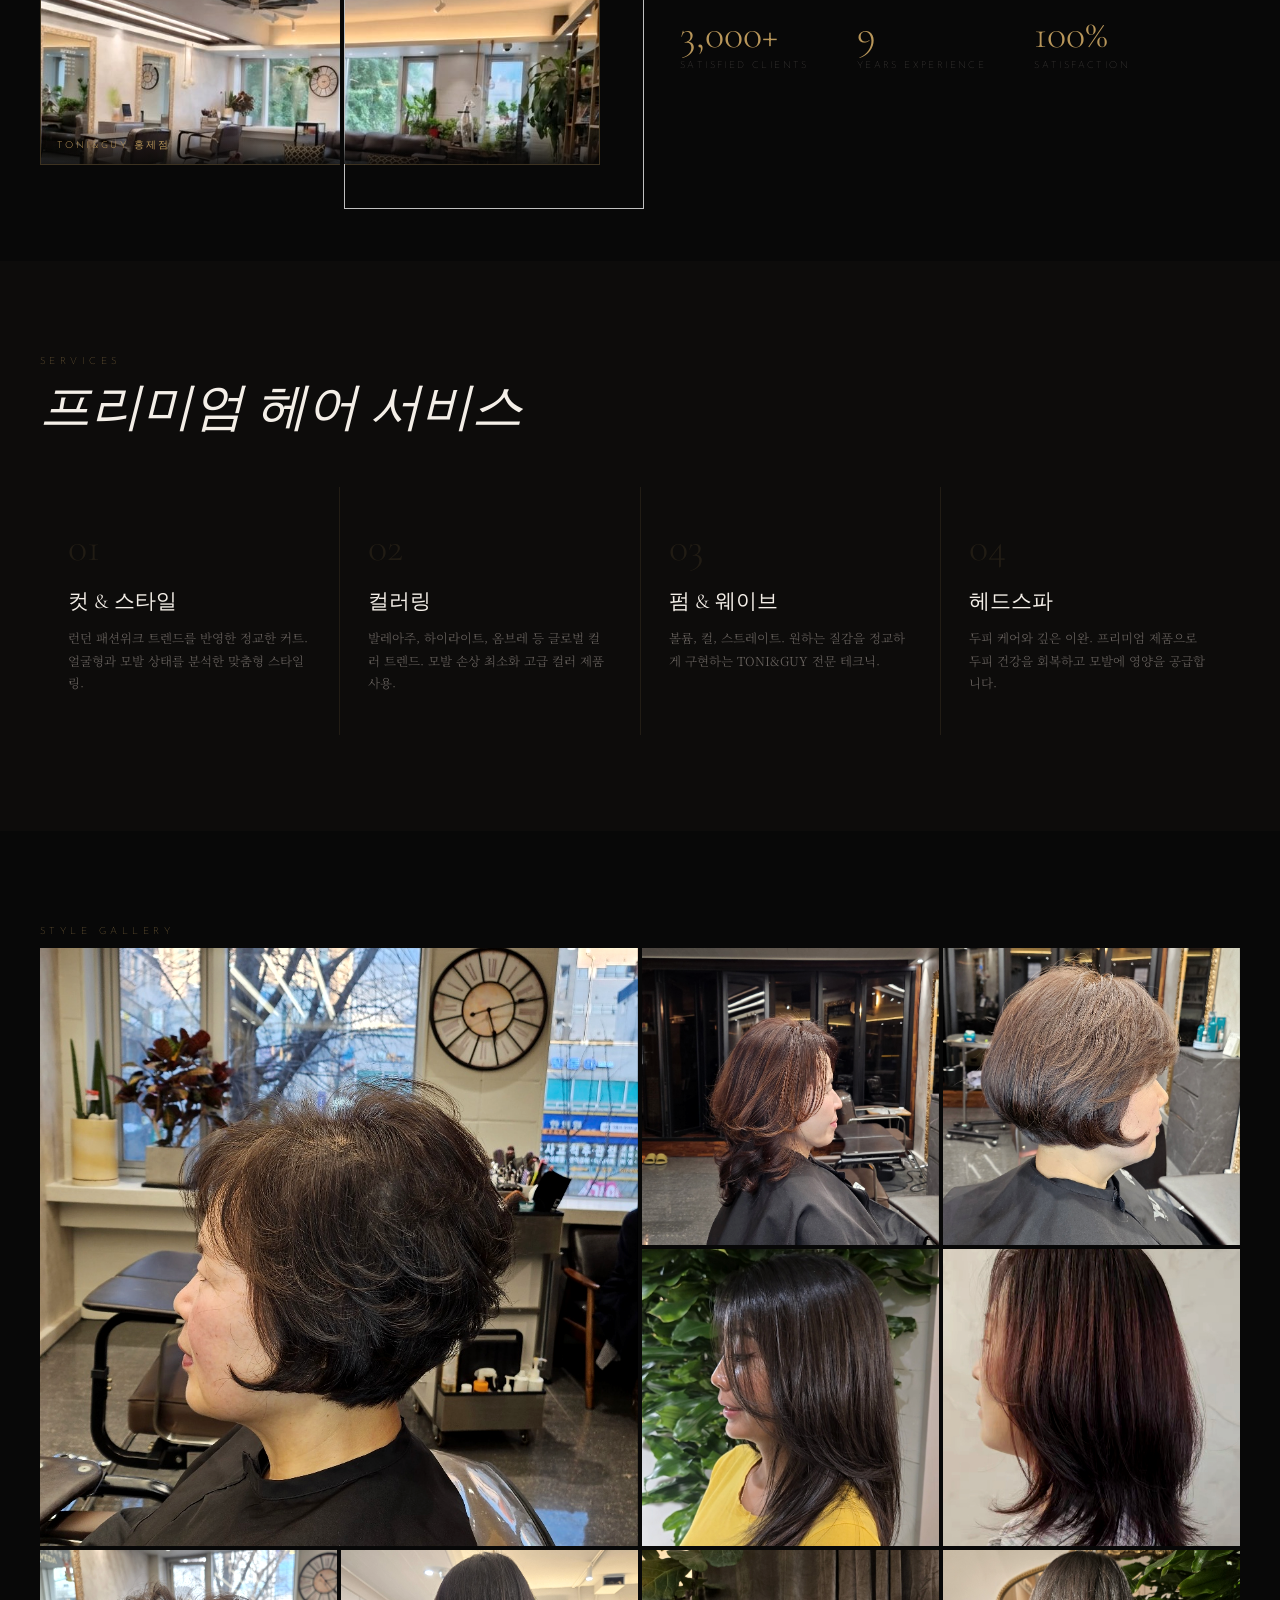
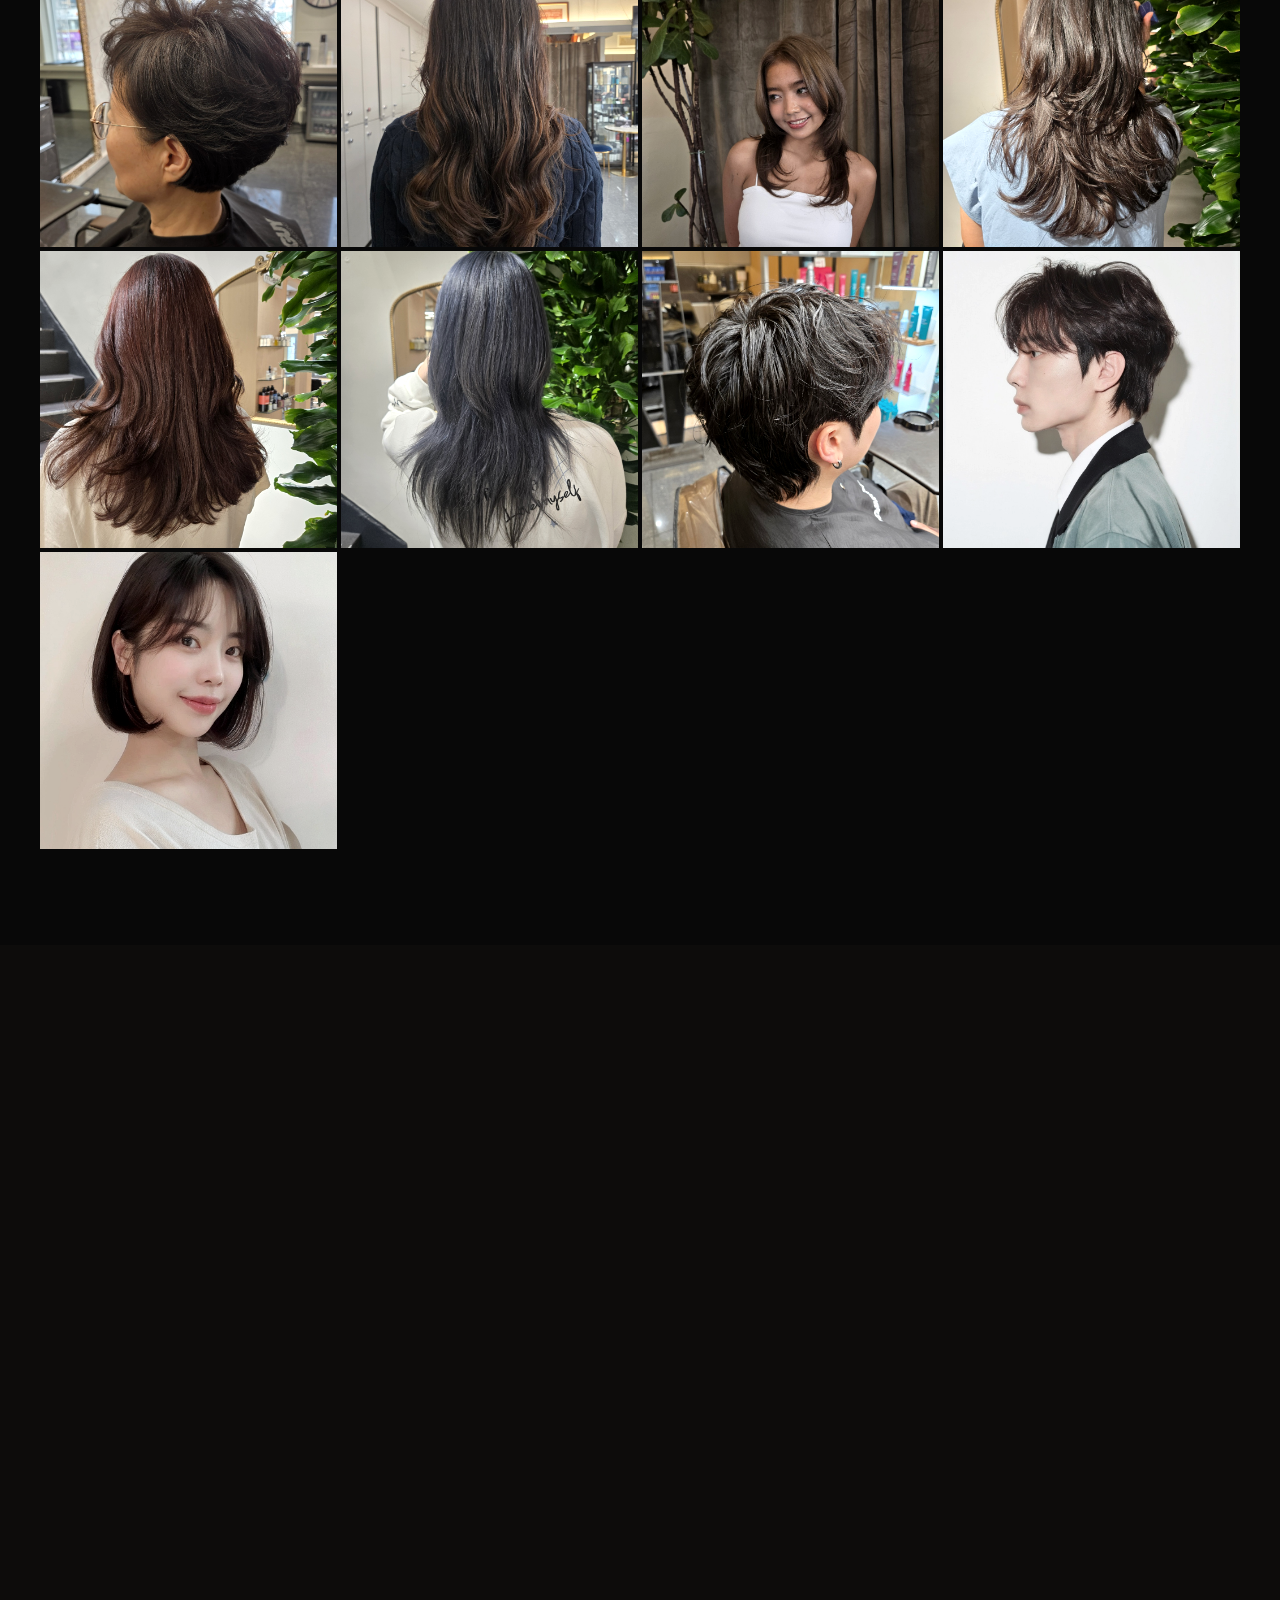
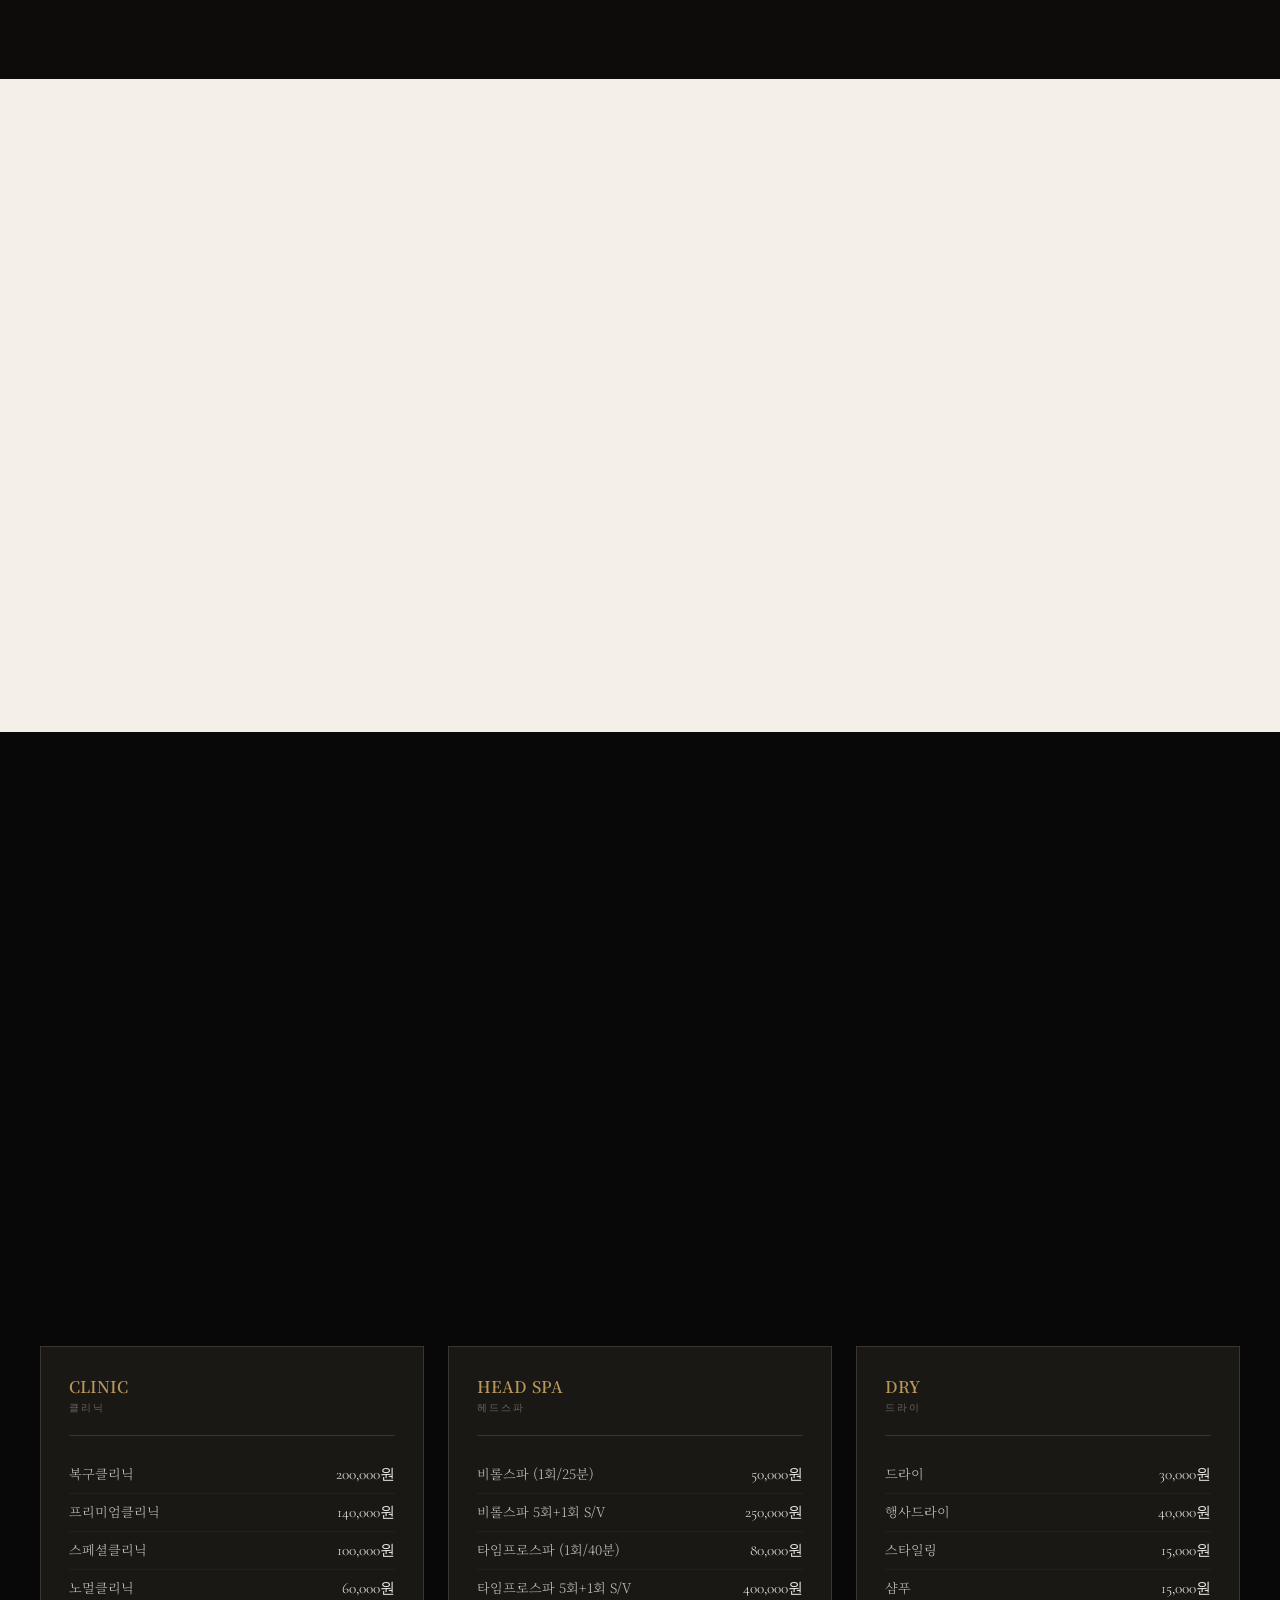
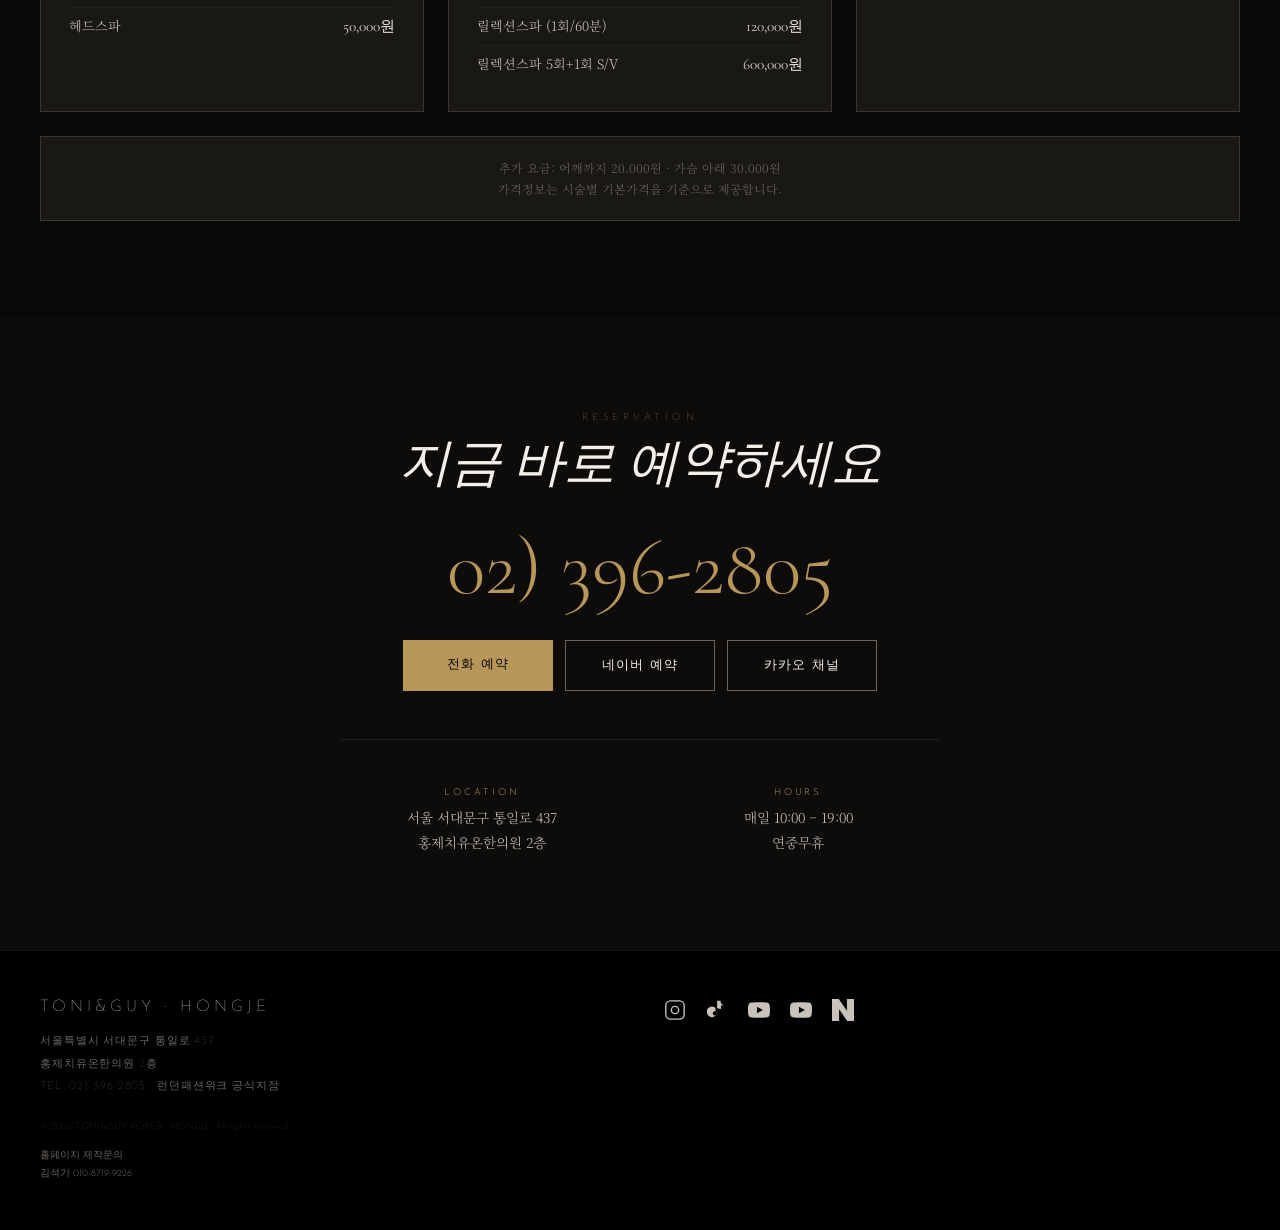
==== commit f402a551: "Adjust letter-spacing for navigation logo" ====
--- a/index.html
+++ b/index.html
@@ -21,7 +21,7 @@
     /* NAV */
     nav{position:fixed;top:0;left:0;right:0;z-index:100;display:flex;justify-content:space-between;align-items:center;padding:1.75rem 2rem;background:var(--black);transition:padding .3s,background .3s;}
     nav.sc{padding:1rem 2rem;background:rgba(8,8,8,.92);backdrop-filter:blur(8px);}
-    .nlogo{font-family:'Josefin Sans',sans-serif;font-weight:100;font-size:1rem;letter-spacing:.25em;color:var(--white);text-decoration:none;}
+    .nlogo{font-family:'Josefin Sans',sans-serif;font-weight:100;font-size:1rem;letter-spacing:0em;color:var(--white);text-decoration:none;}
     .nlinks{display:flex;gap:2.5rem;list-style:none;}
     .nlinks a{font-family:'Josefin Sans',sans-serif;font-weight:100;font-size:.7rem;letter-spacing:.15em;text-transform:uppercase;color:var(--white);opacity:.7;text-decoration:none;transition:opacity .3s;}
     .nlinks a:hover{opacity:1;}
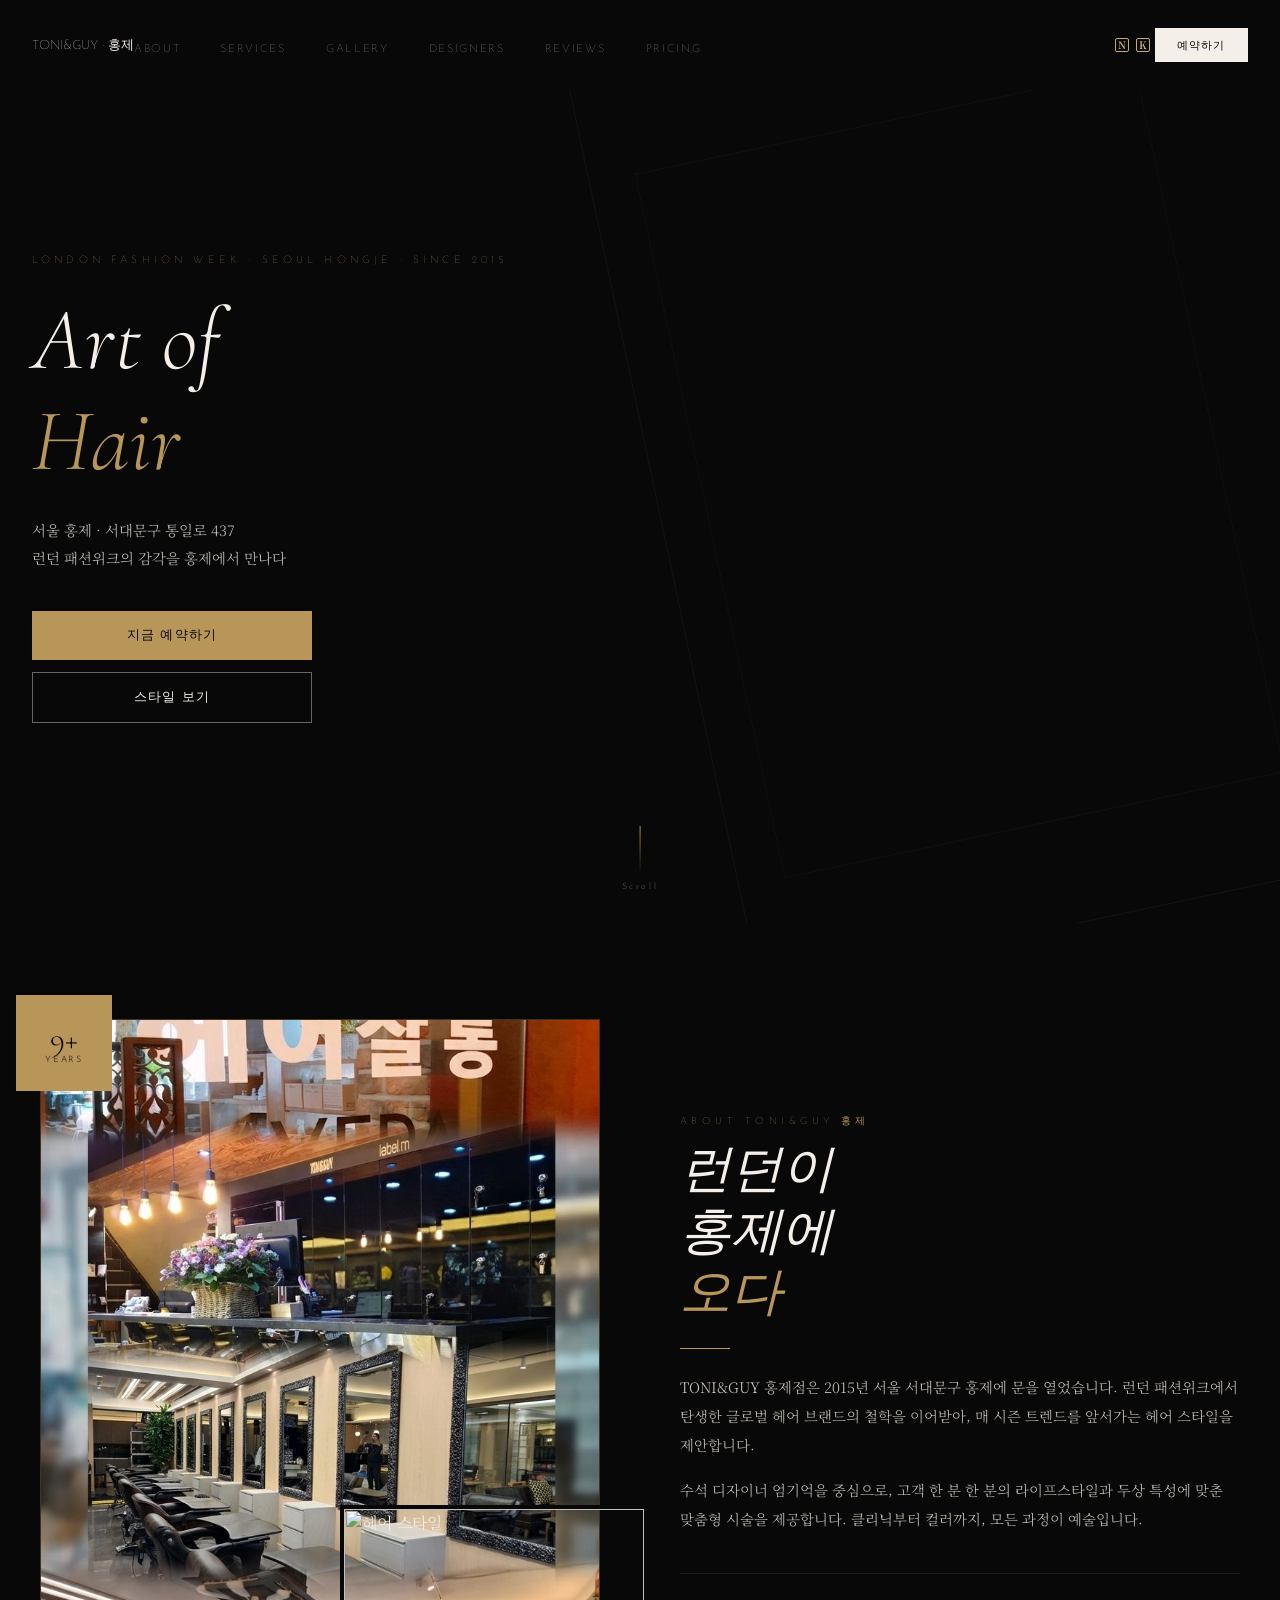
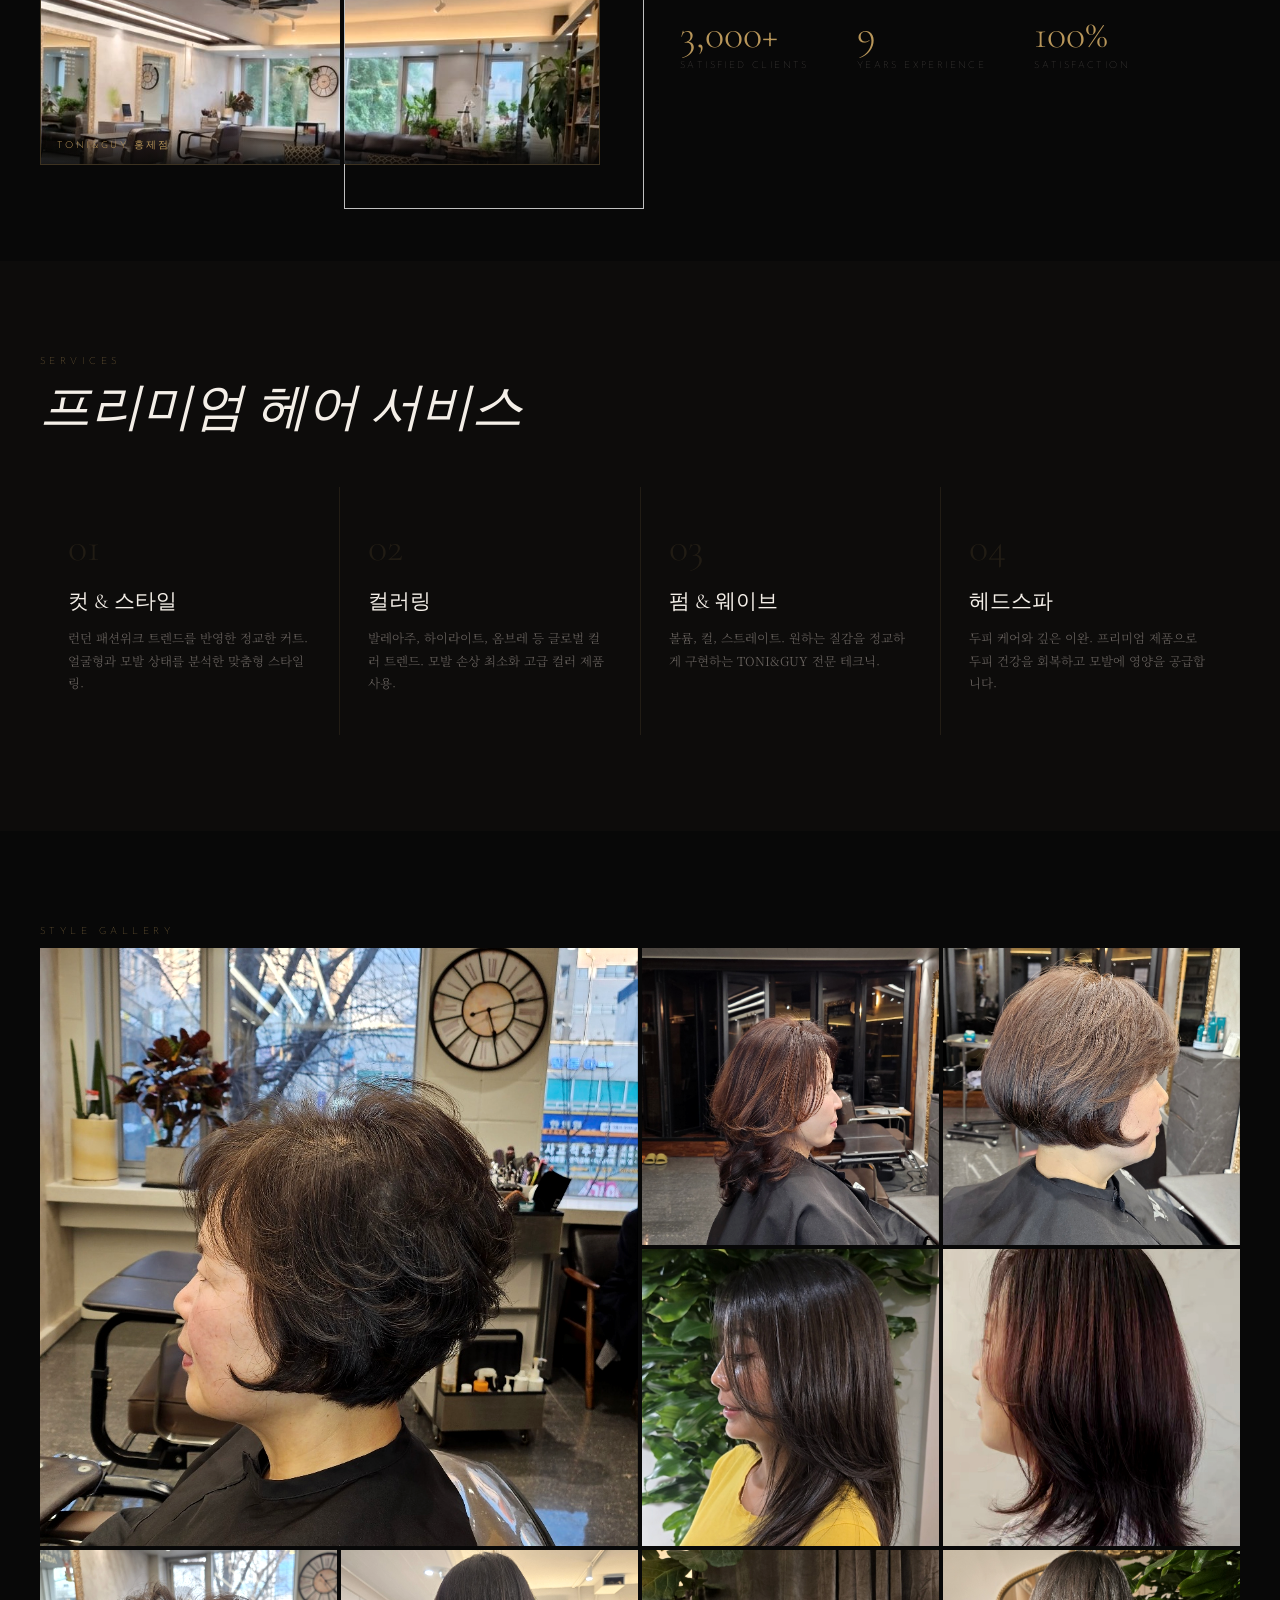
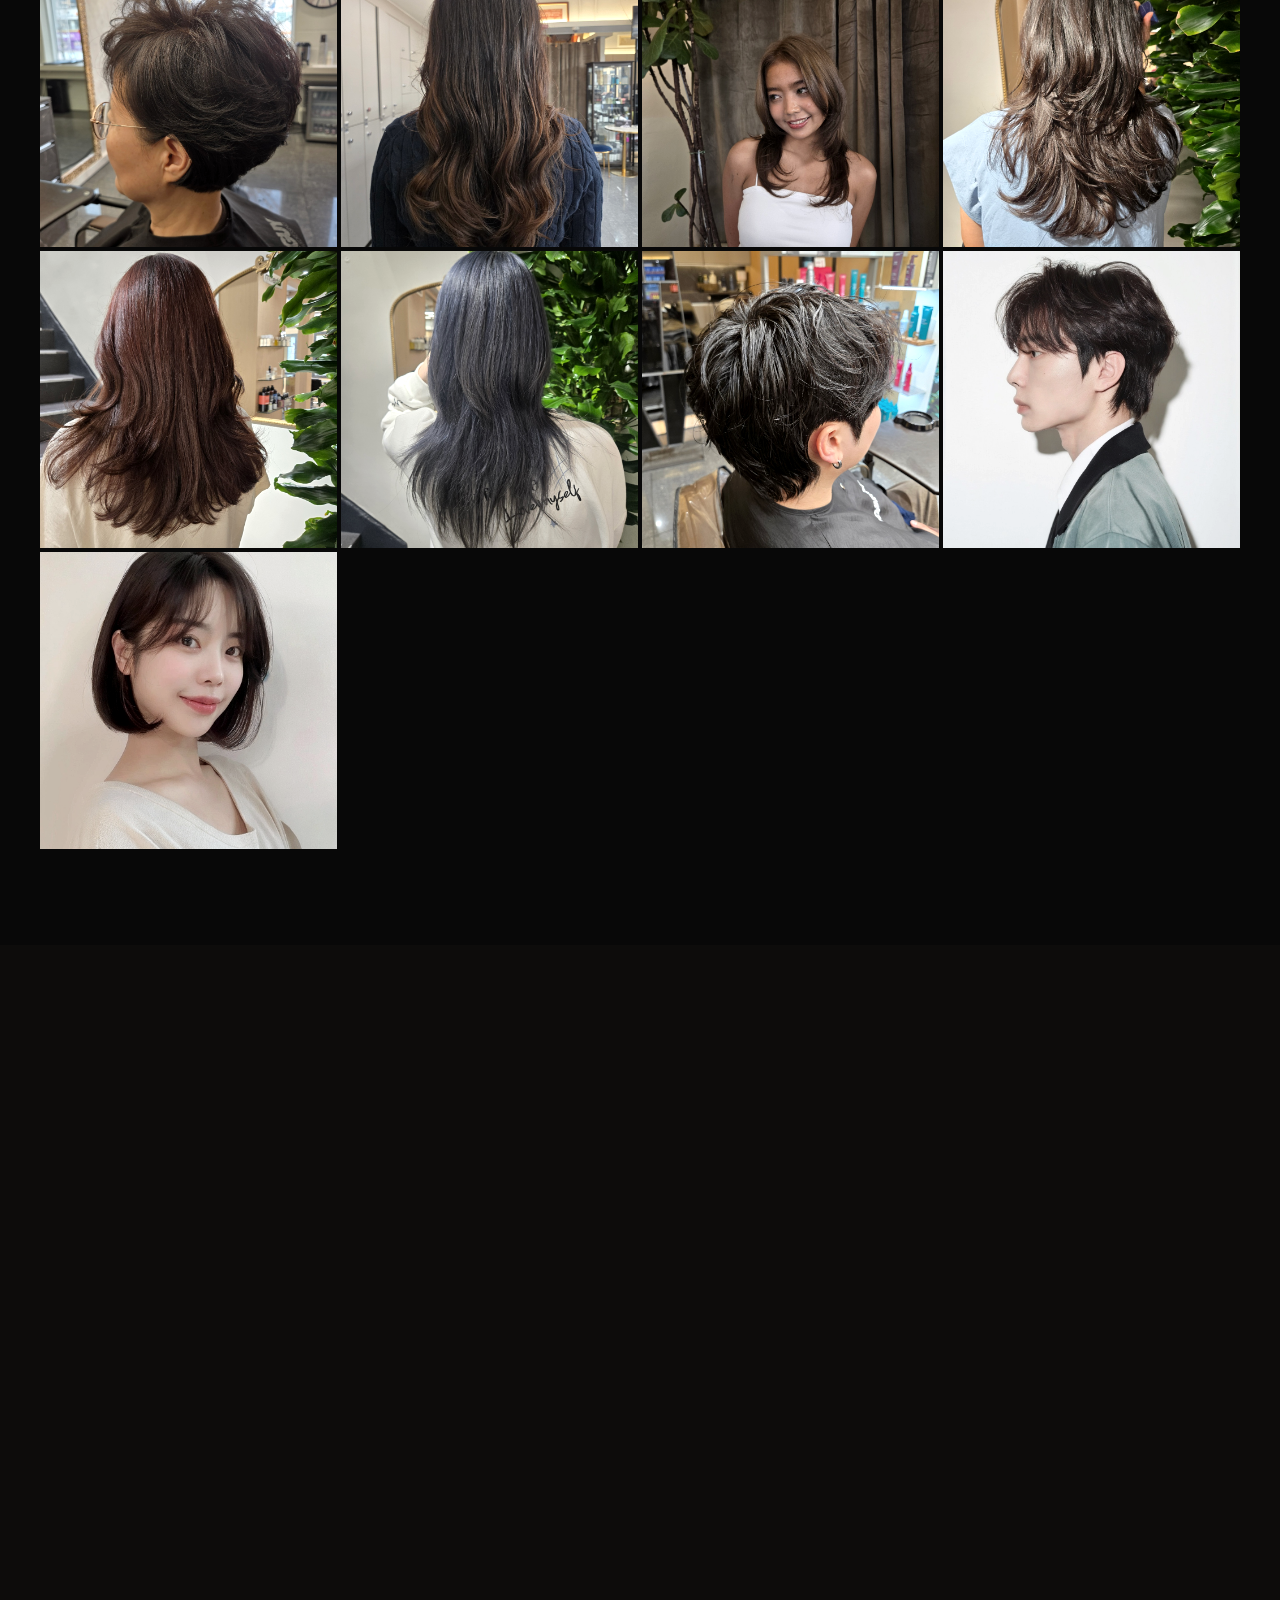
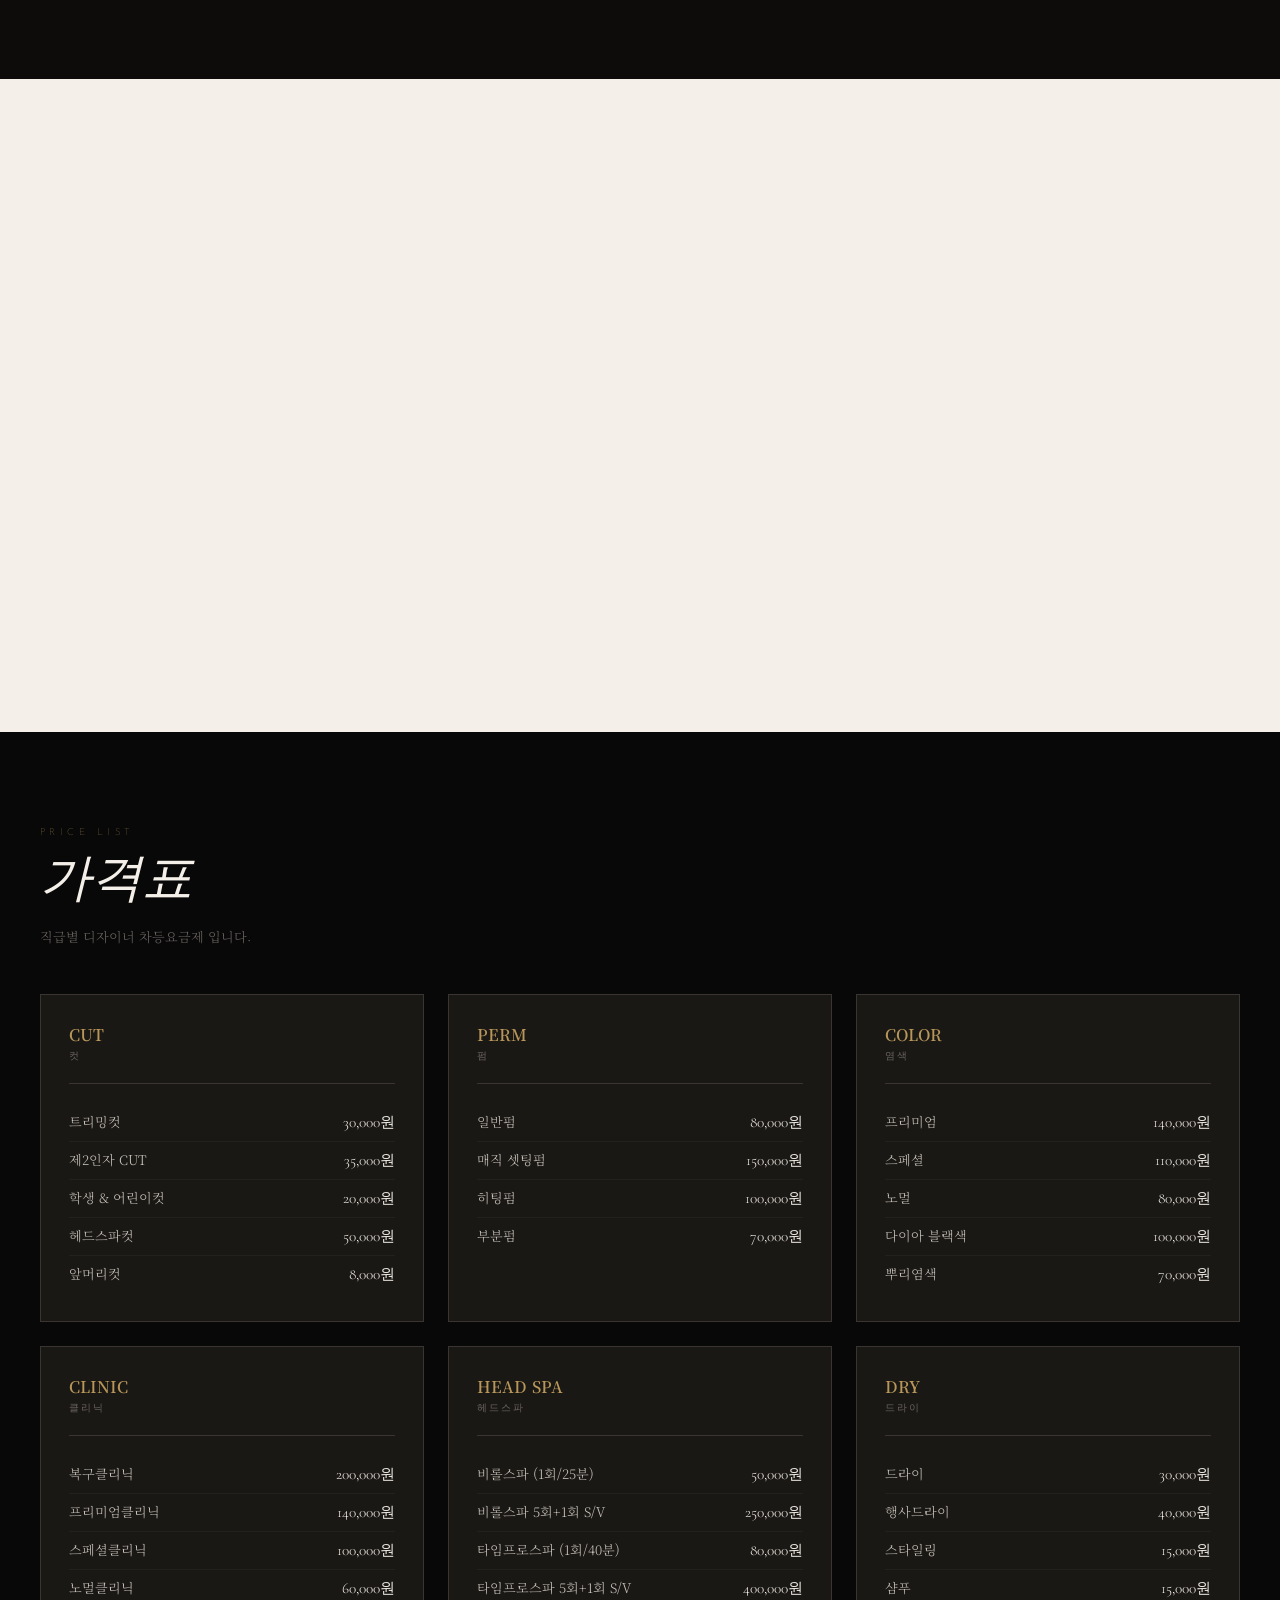
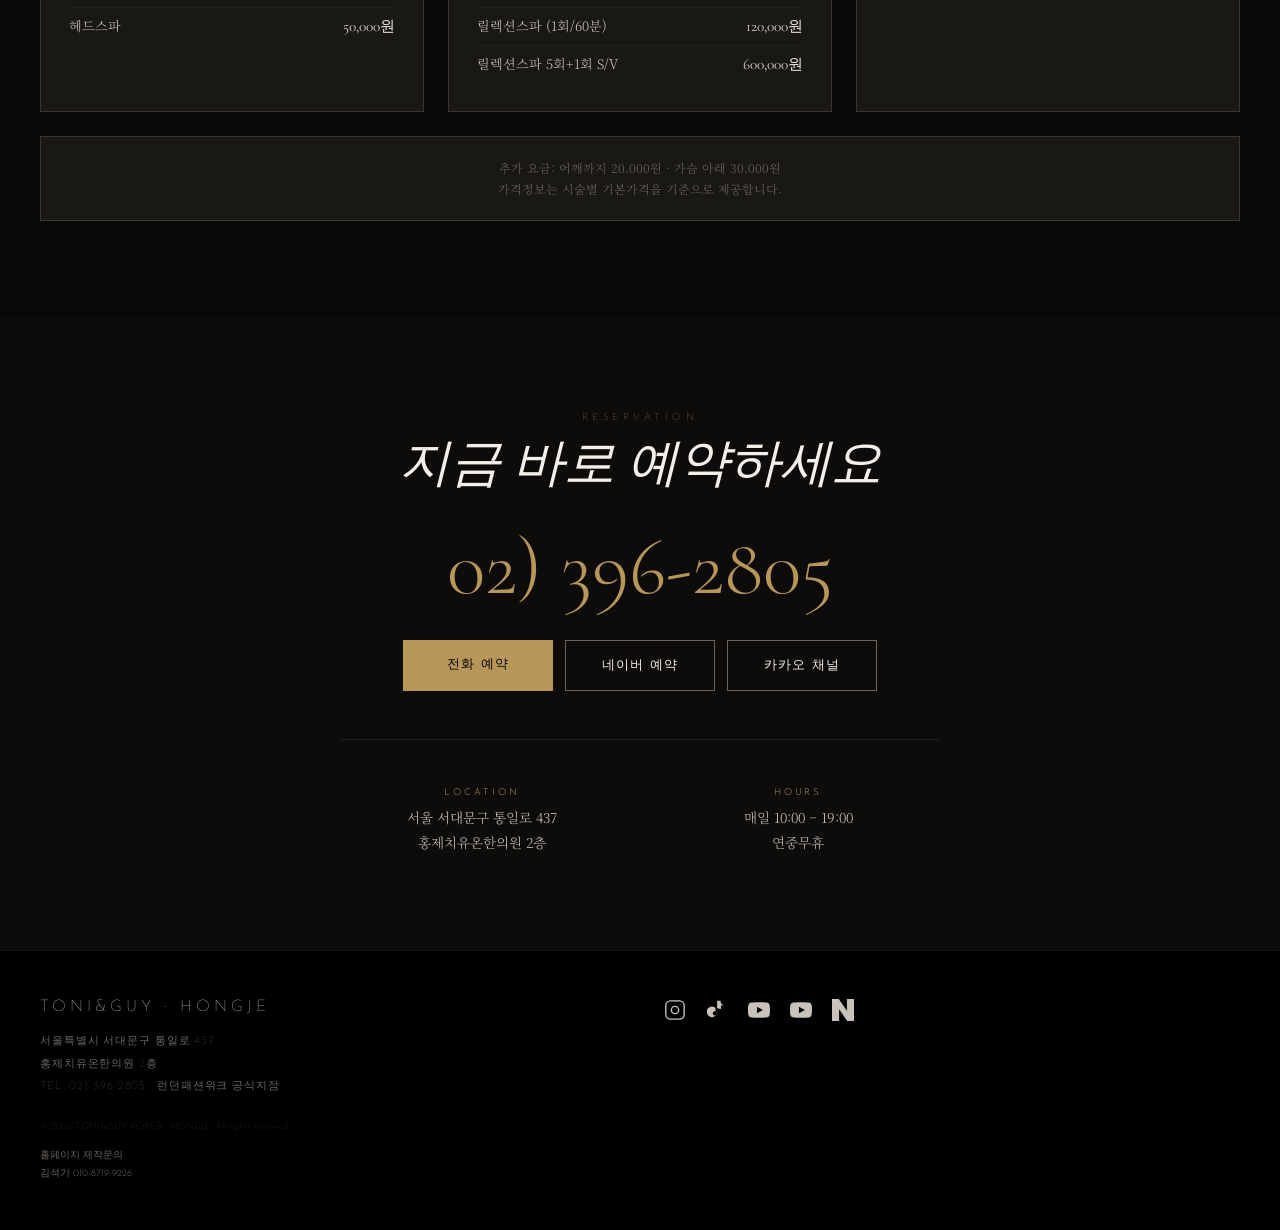
==== commit 56296211: "Update index.html" ====
--- a/index.html
+++ b/index.html
@@ -21,7 +21,7 @@
     /* NAV */
     nav{position:fixed;top:0;left:0;right:0;z-index:100;display:flex;justify-content:space-between;align-items:center;padding:1.75rem 2rem;background:var(--black);transition:padding .3s,background .3s;}
     nav.sc{padding:1rem 2rem;background:rgba(8,8,8,.92);backdrop-filter:blur(8px);}
-    .nlogo{font-family:'Josefin Sans',sans-serif;font-weight:100;font-size:1rem;letter-spacing:0em;color:var(--white);text-decoration:none;}
+    .nlogo{font-family:'Josefin Sans',sans-serif;font-weight:100;font-size:0.8rem;letter-spacing:0em;color:var(--white);text-decoration:none;}
     .nlinks{display:flex;gap:2.5rem;list-style:none;}
     .nlinks a{font-family:'Josefin Sans',sans-serif;font-weight:100;font-size:.7rem;letter-spacing:.15em;text-transform:uppercase;color:var(--white);opacity:.7;text-decoration:none;transition:opacity .3s;}
     .nlinks a:hover{opacity:1;}
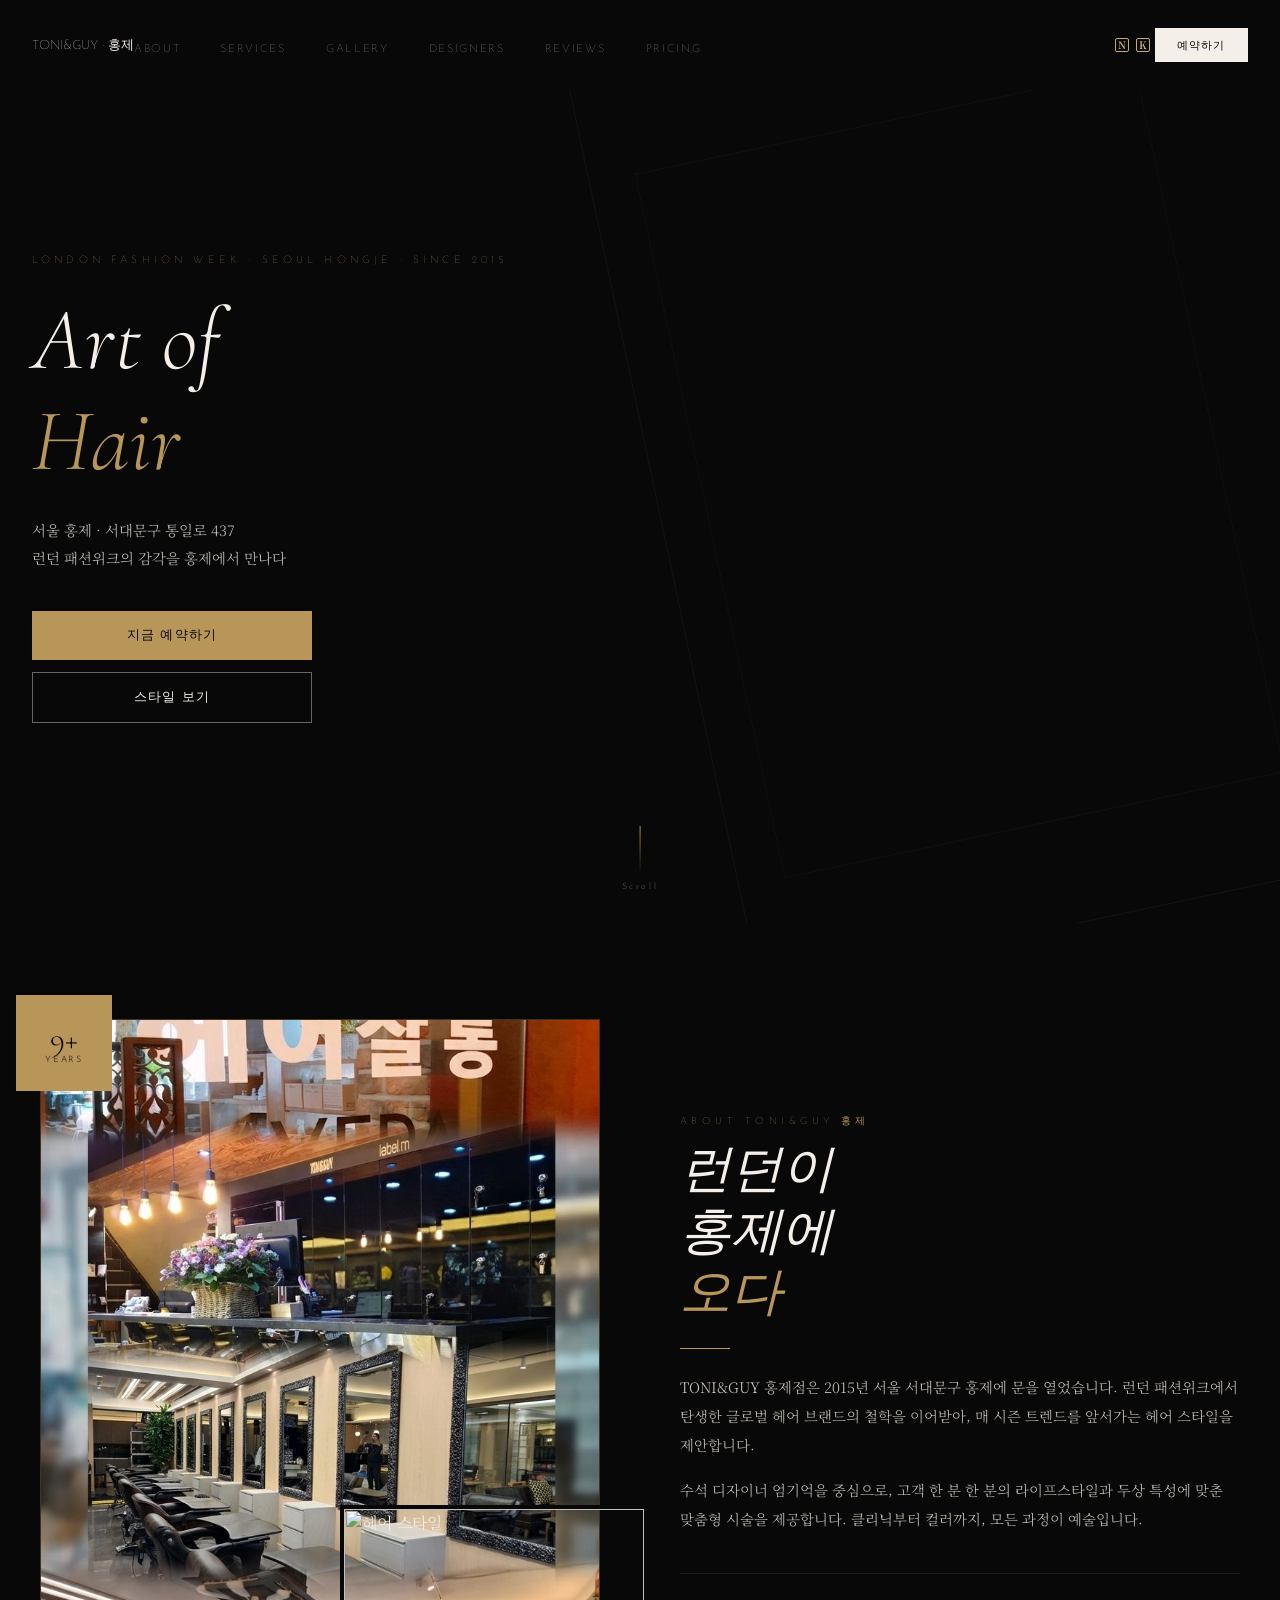
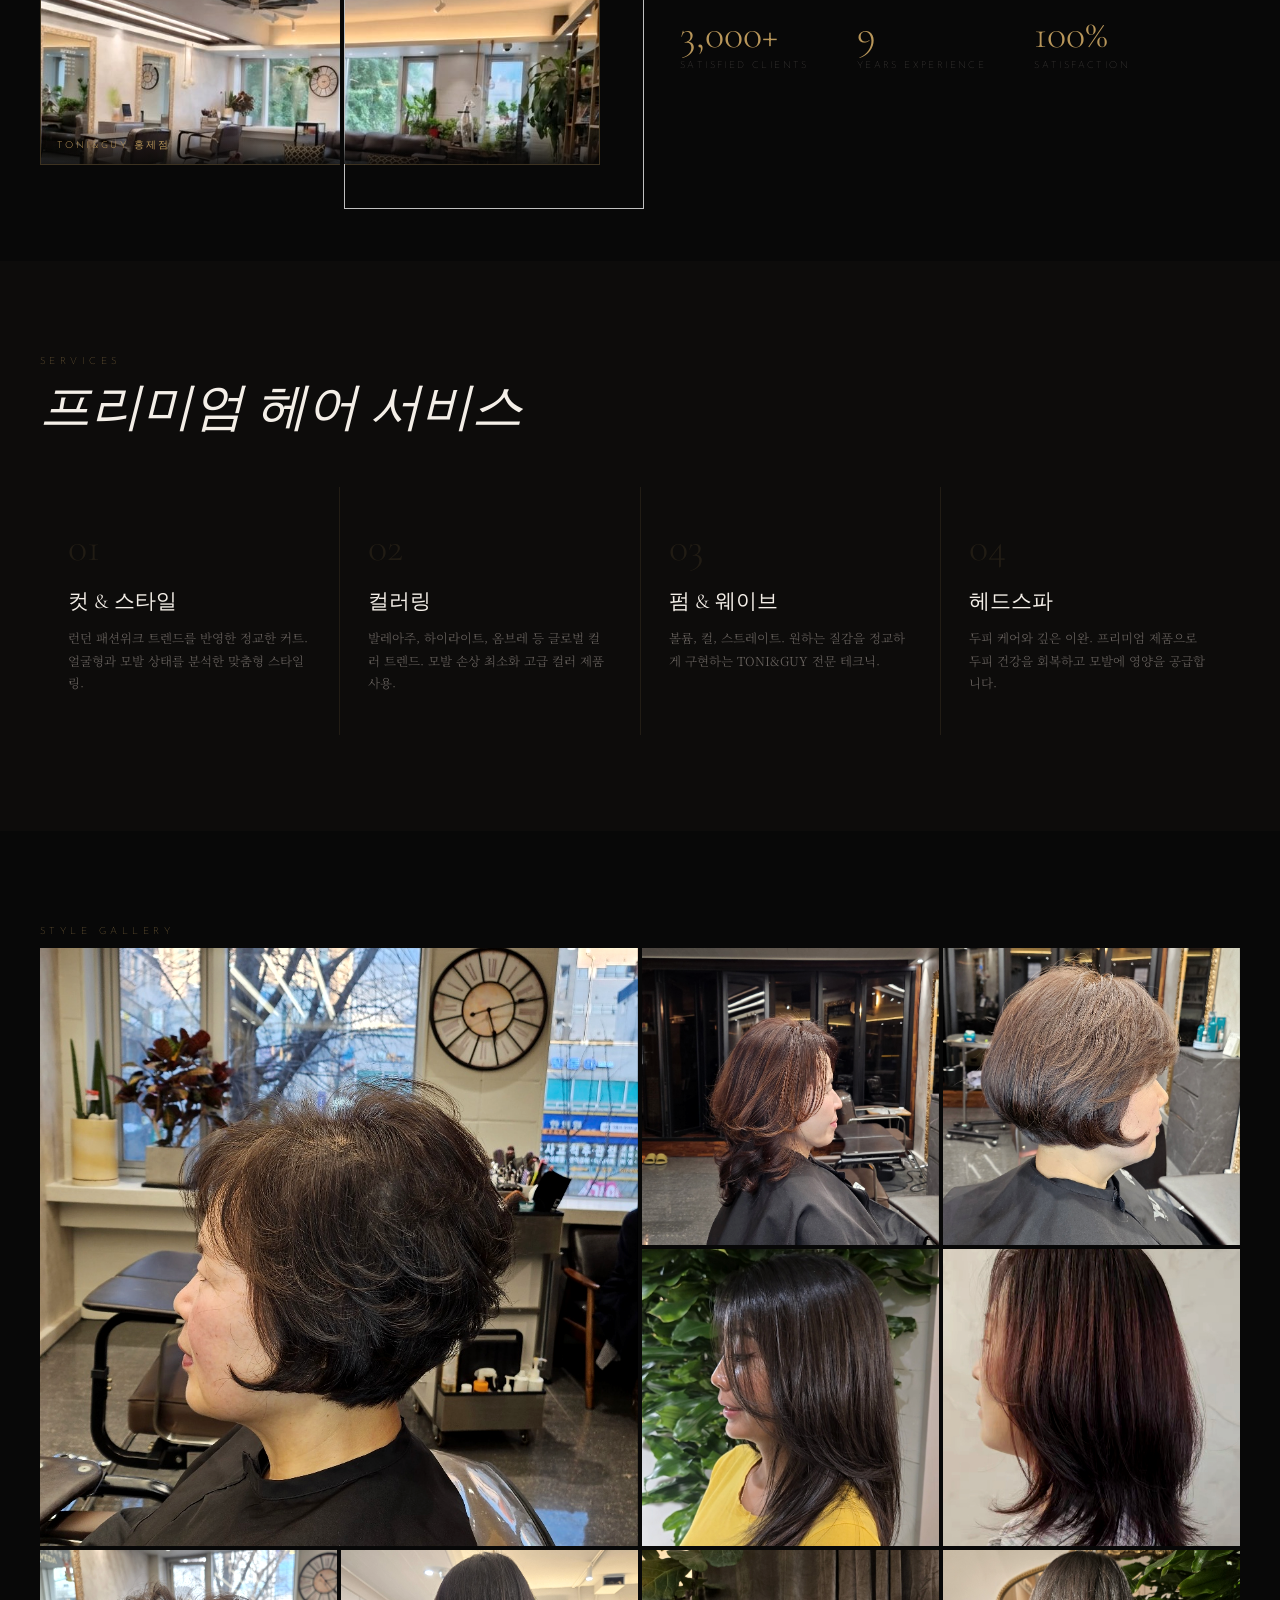
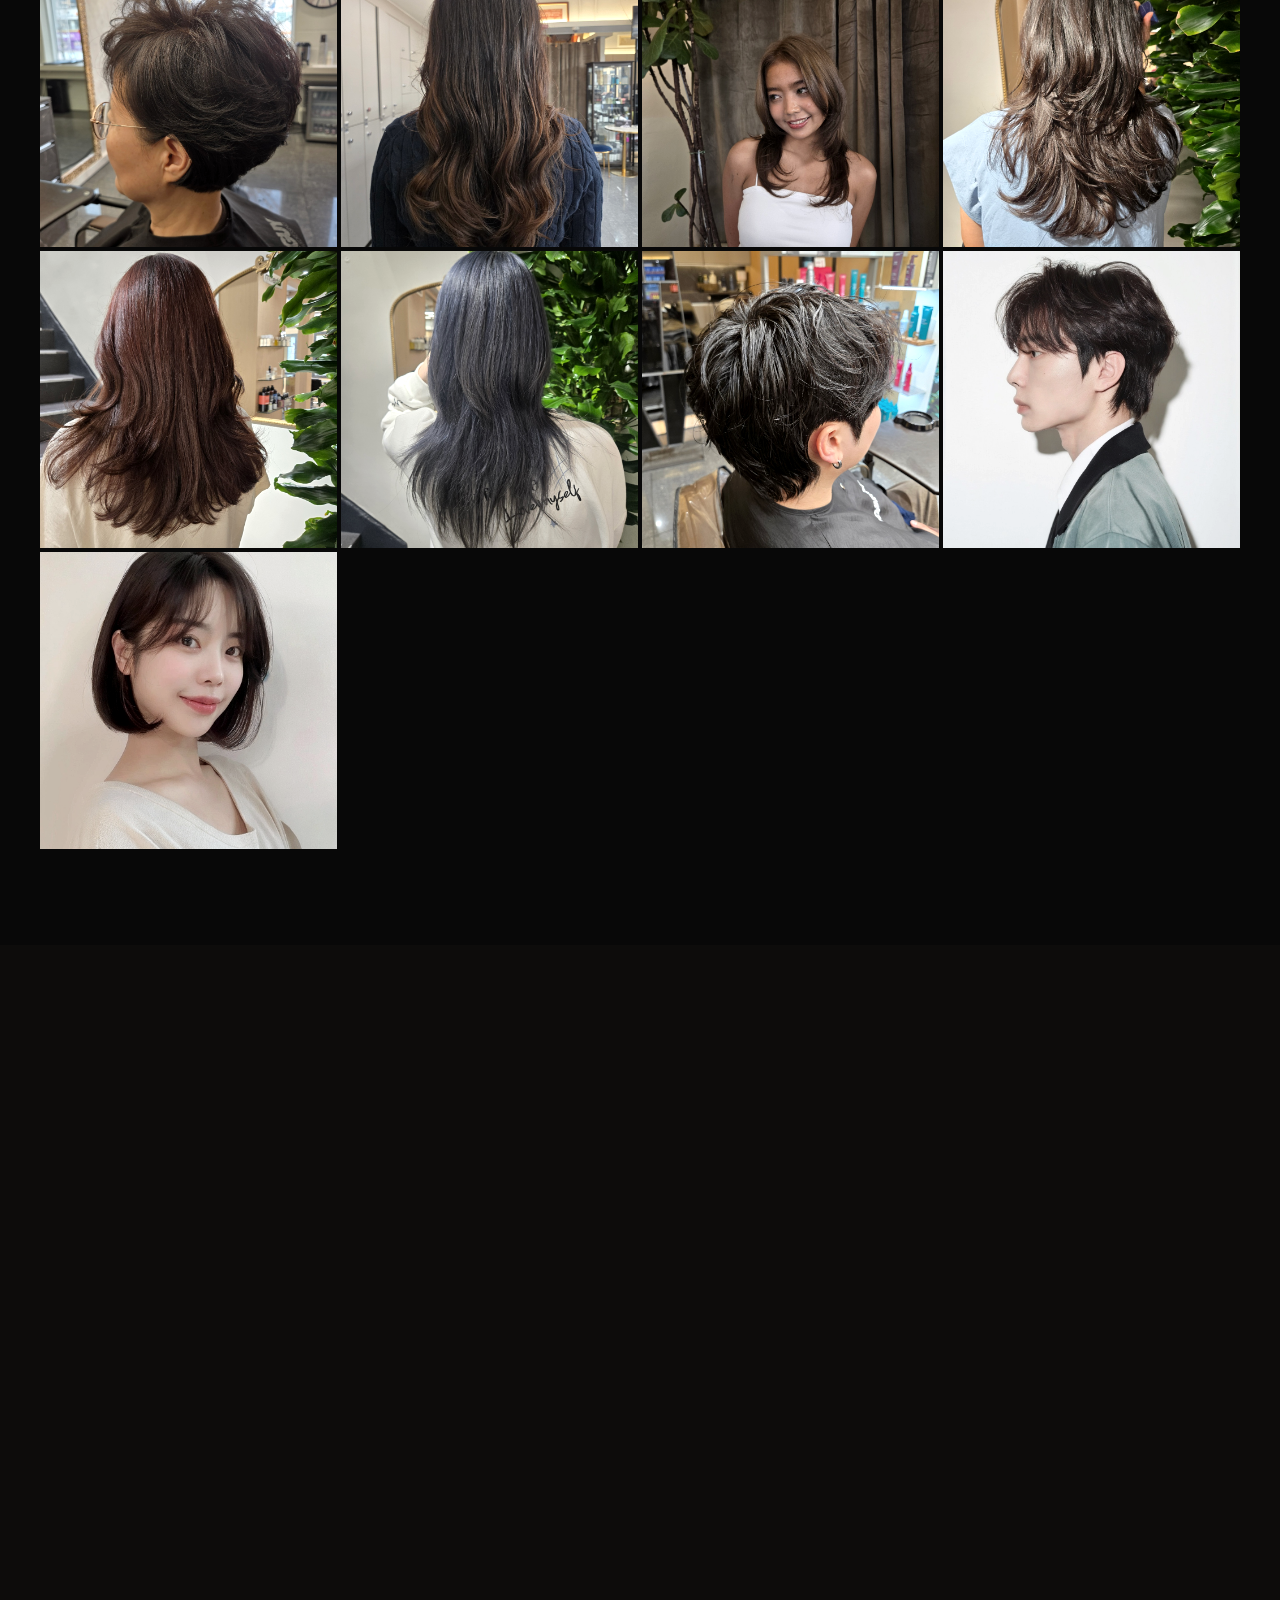
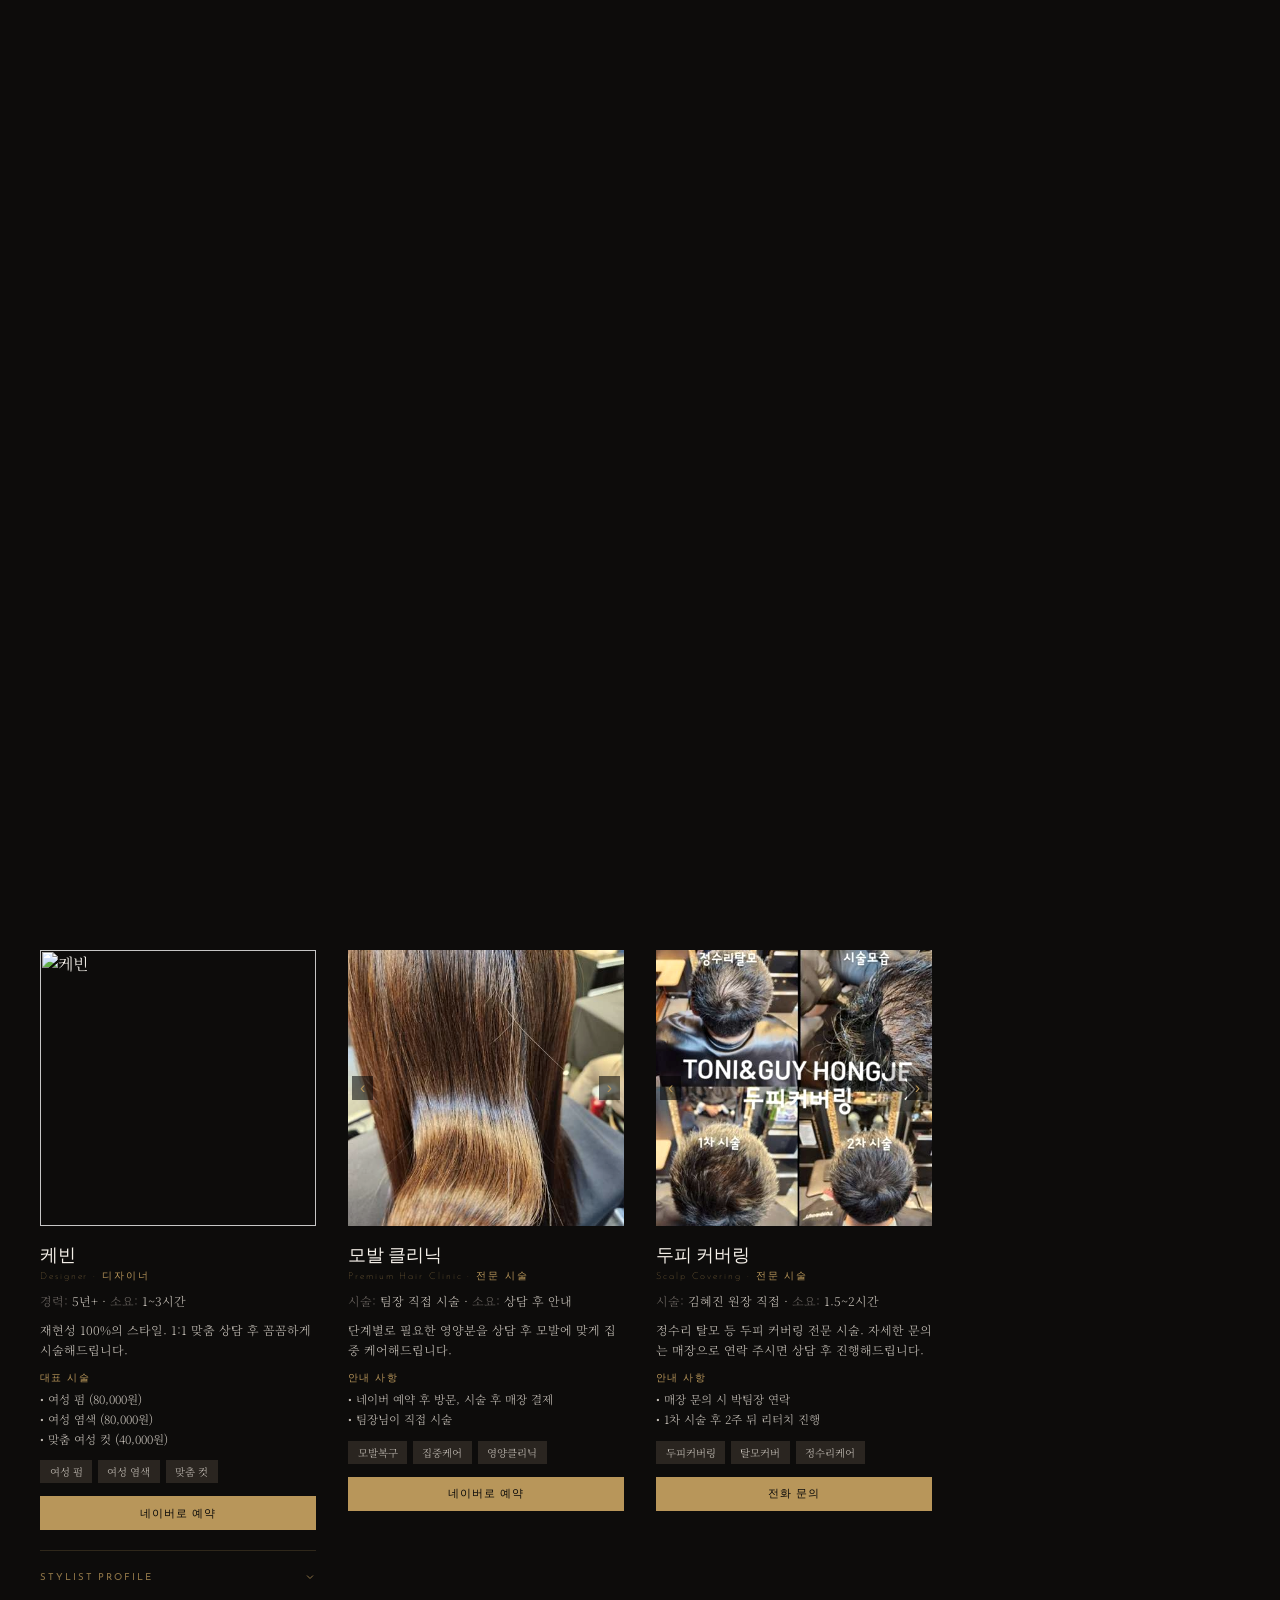
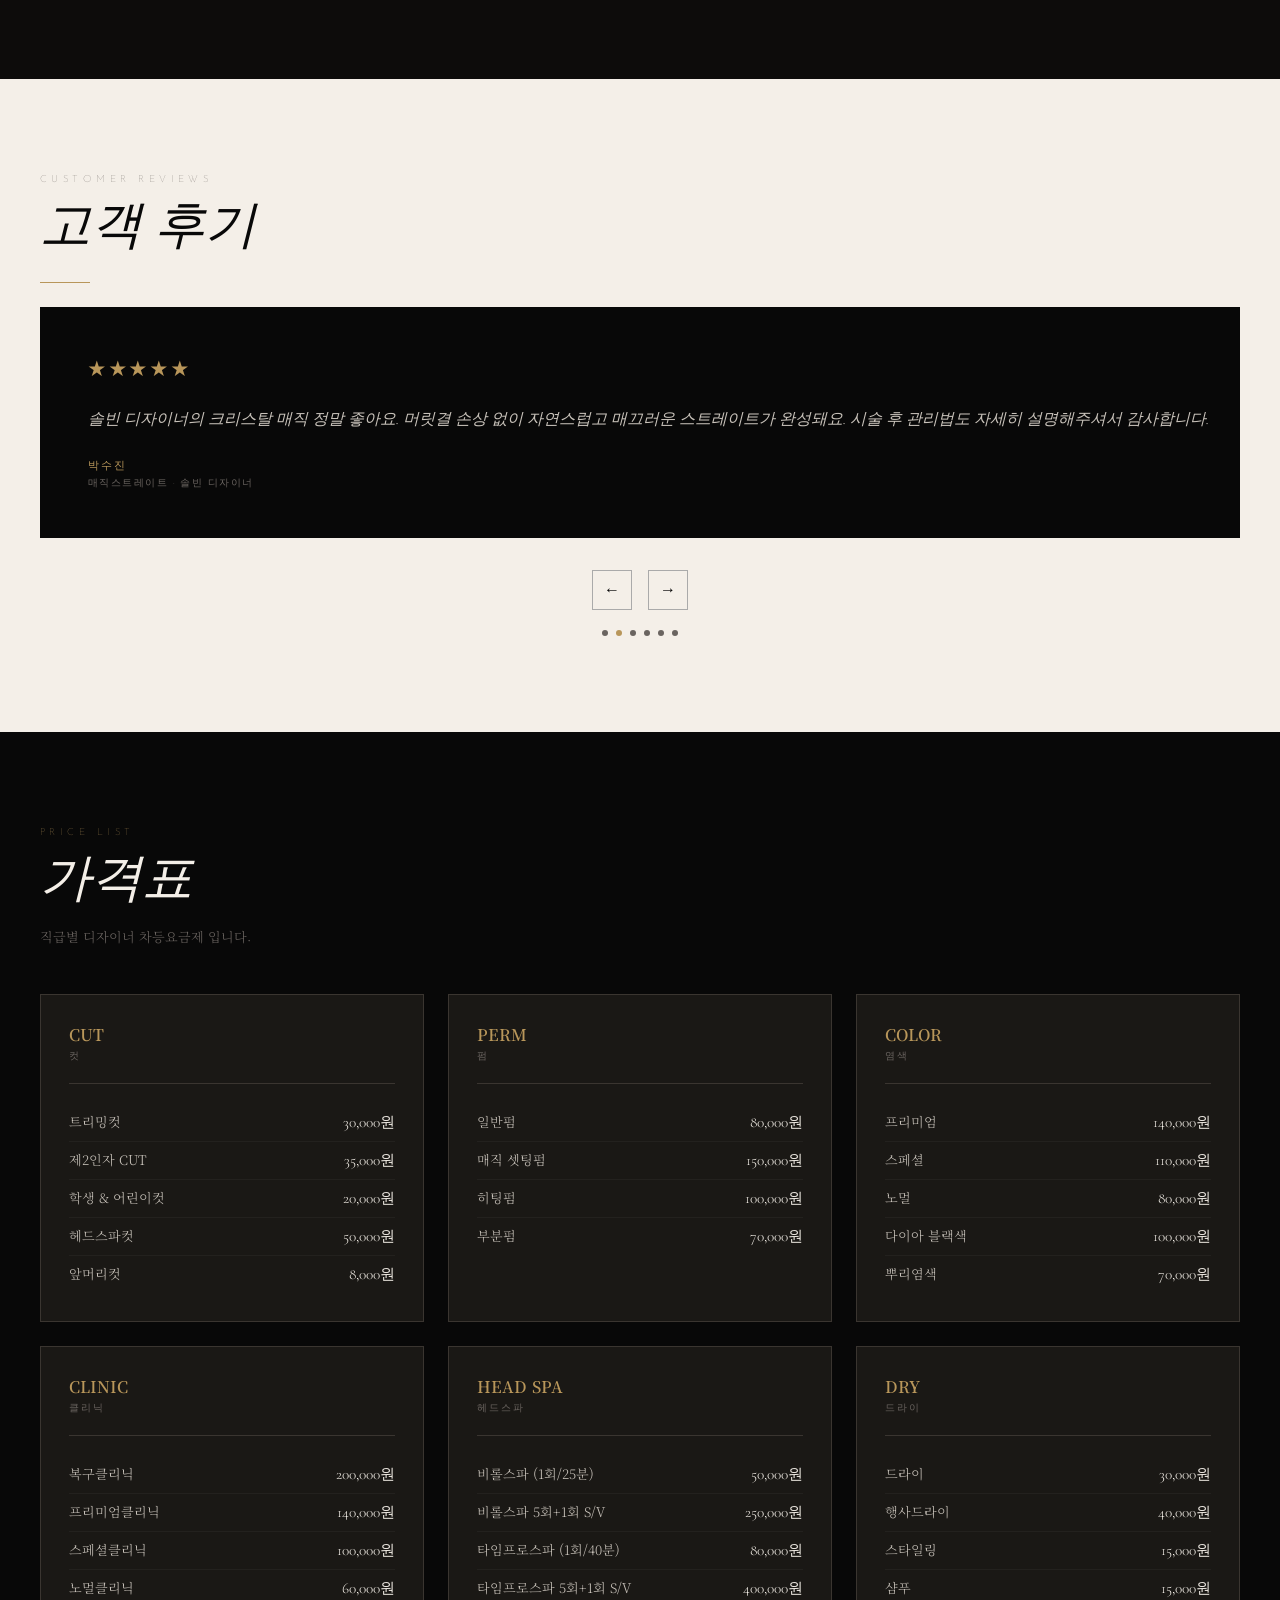
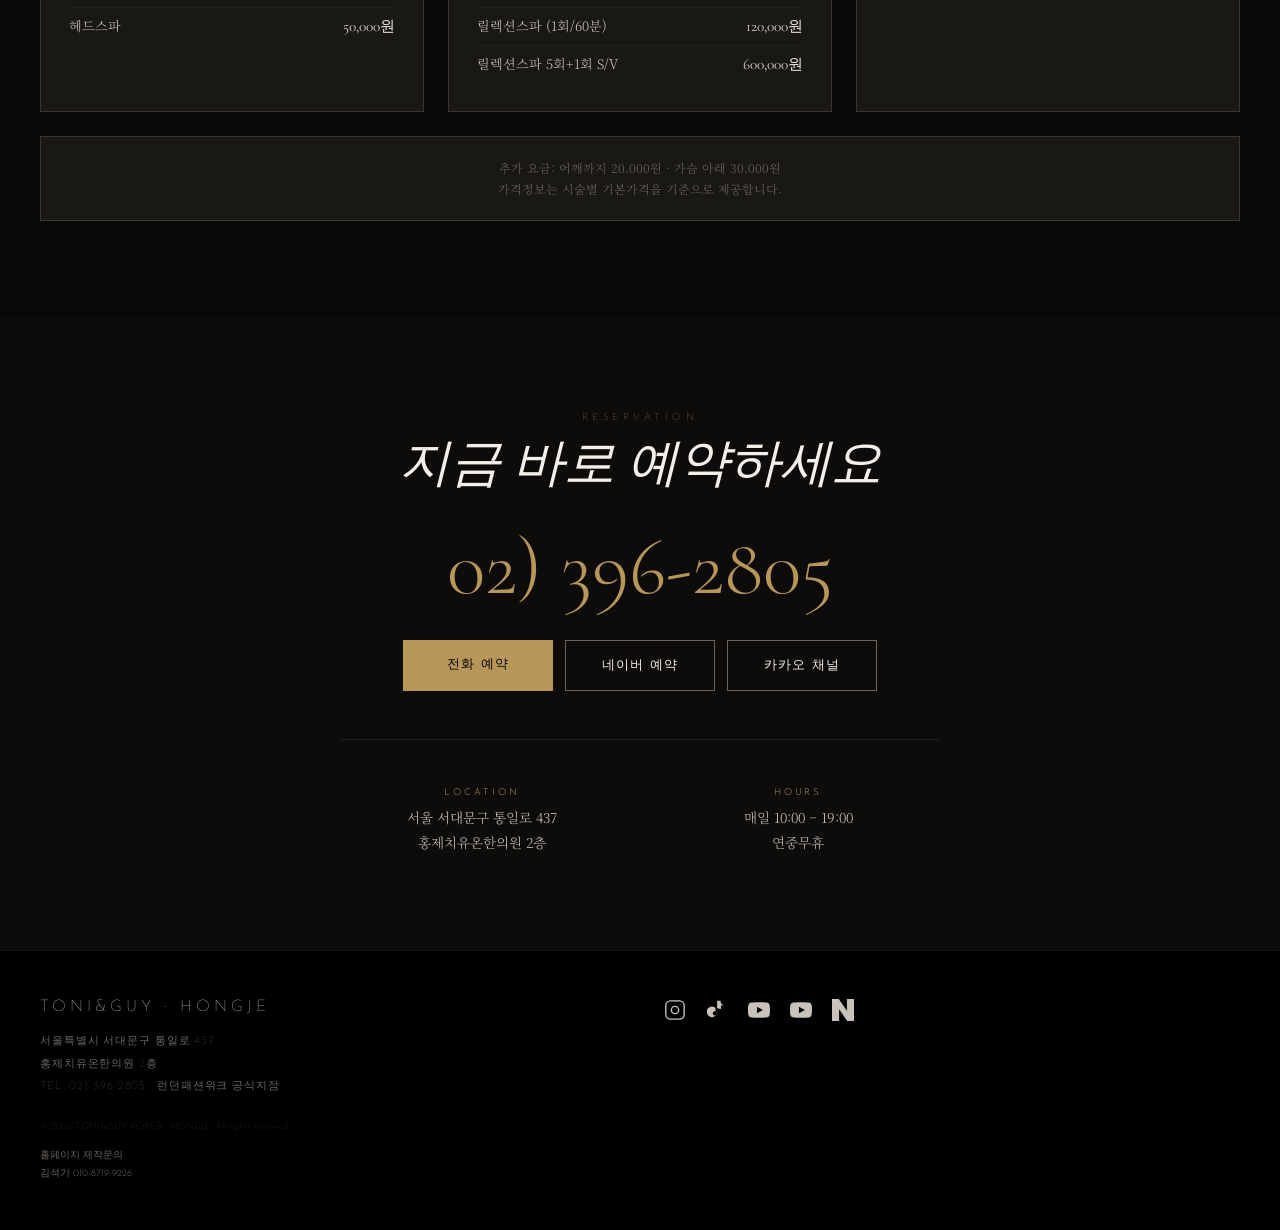
==== commit 9e1d2ea6: "Add Open Graph meta tags and structured data" ====
--- a/index.html
+++ b/index.html
@@ -1,6 +1,7 @@
 2<!DOCTYPE html>
 <html lang="ko" style="overflow-x:hidden;">
 <head>
+ <meta name="google-site-verification" content="aJfVnteDZd1bhf2j7lD6k7rO5Wn_v8YhG4E6_B_Y2U8" /> 
   <meta charset="UTF-8" />
   <meta name="viewport" content="width=device-width, initial-scale=1.0, maximum-scale=1" />
   <title>TONI&GUY 홍제점 | London Fashion Week Hair</title>
@@ -10,6 +11,25 @@
   <meta property="og:description" content="런던 패션위크의 감각을 서울 홍제에서 만나다. 프리미엄 헤어 살롱">
   <meta property="og:type" content="website">
   <link rel="preconnect" href="https://fonts.googleapis.com" />
+ <meta property="og:title" content="토니앤가이 홍제점">
+<meta property="og:description" content="홍제역 프리미엄 헤어살롱, 글로벌 브랜드 토니앤가이">
+<meta property="og:url" content="https://stone7004.github.io/toniguy-hongje.html">
+<script type="application/ld+json">
+{
+  "@context": "https://schema.org",
+  "@type": "HairSalon",
+  "name": "토니앤가이 홍제점",
+  "url": "https://stone7004.github.io/toniguy-hongje.html",
+  "address": {
+    "@type": "PostalAddress",
+    "streetAddress": "서울 서대문구 통일로 435",
+    "addressLocality": "Seoul",
+    "addressCountry": "KR"
+  },
+  "telephone": "+82-2-396-2265"
+}
+</script>
+
   <link rel="preconnect" href="https://fonts.gstatic.com" crossorigin />
   <link href="https://fonts.googleapis.com/css2?family=Cormorant+Garamond:ital,wght@0,300;0,400;0,600;1,300;1,400&family=Noto+Serif+KR:wght@300;400;600&family=Josefin+Sans:wght@100;200;300;400&display=swap" rel="stylesheet" />
   <style>
